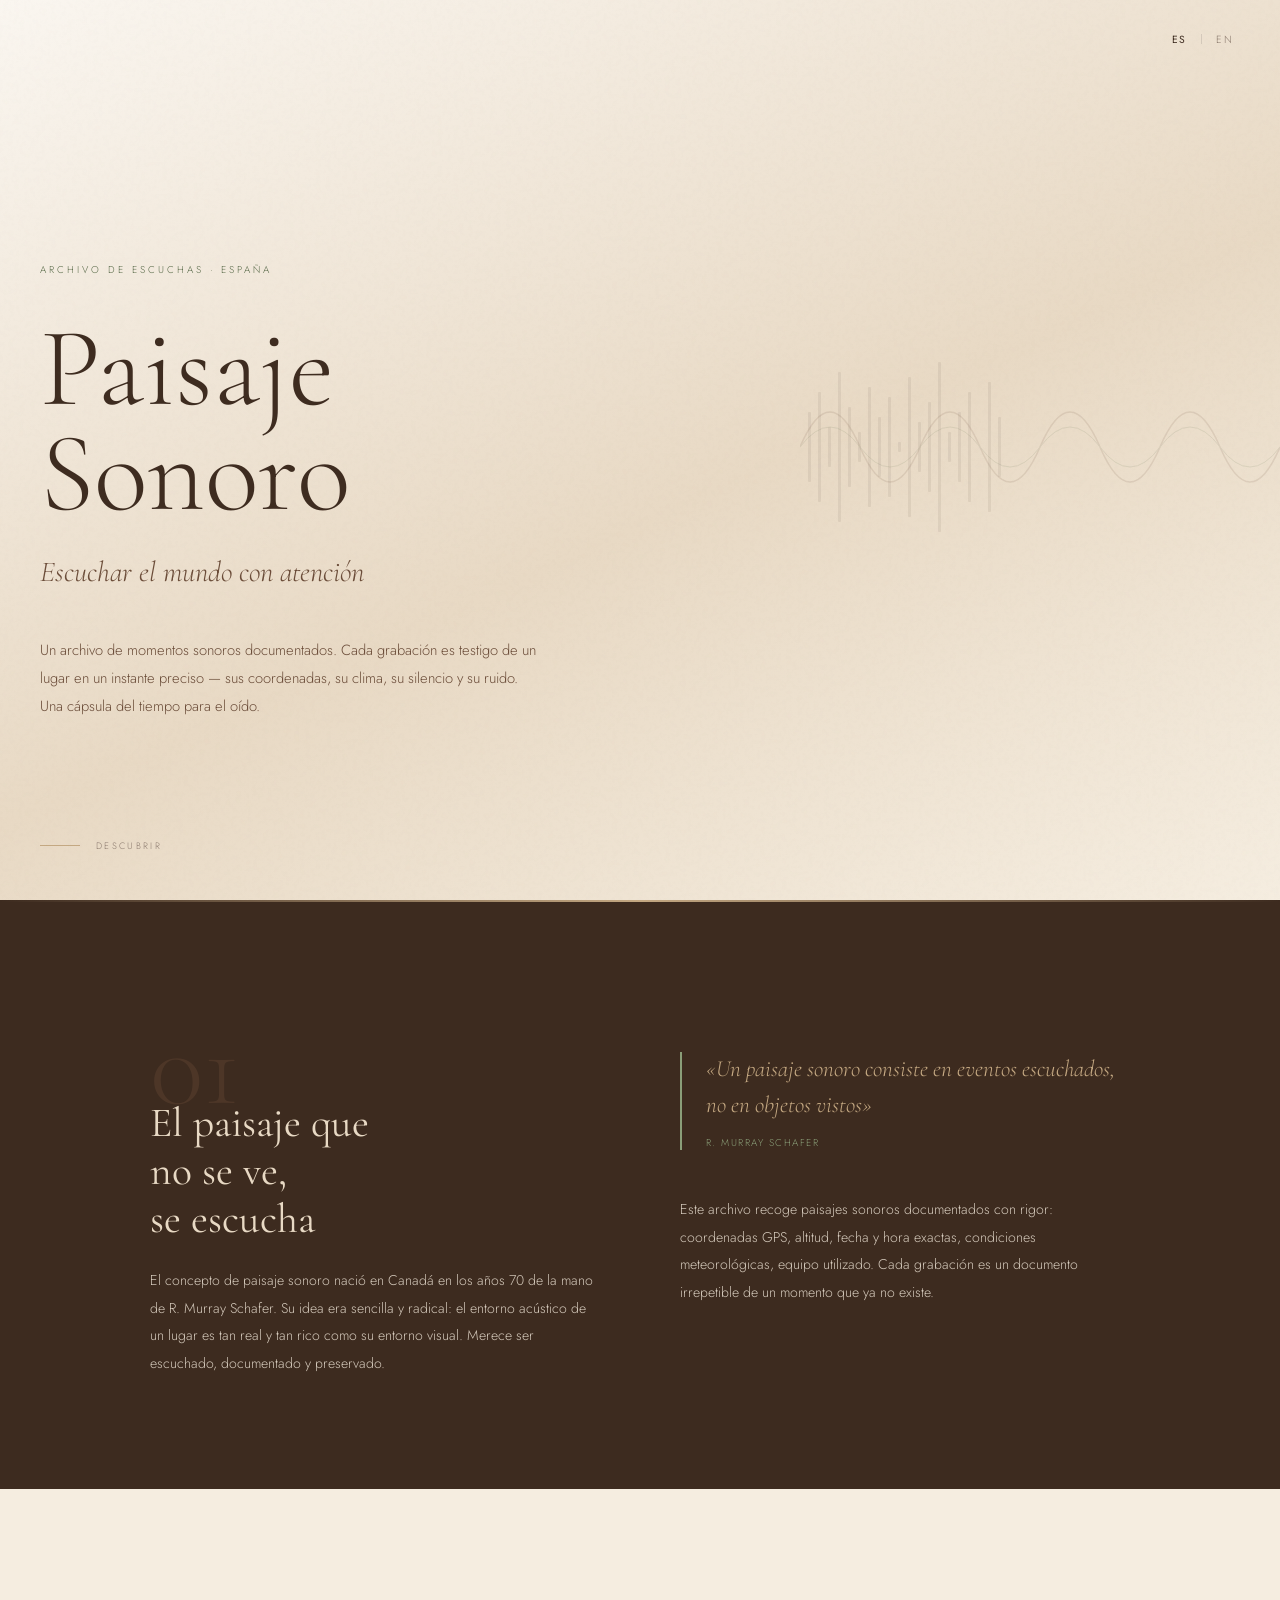
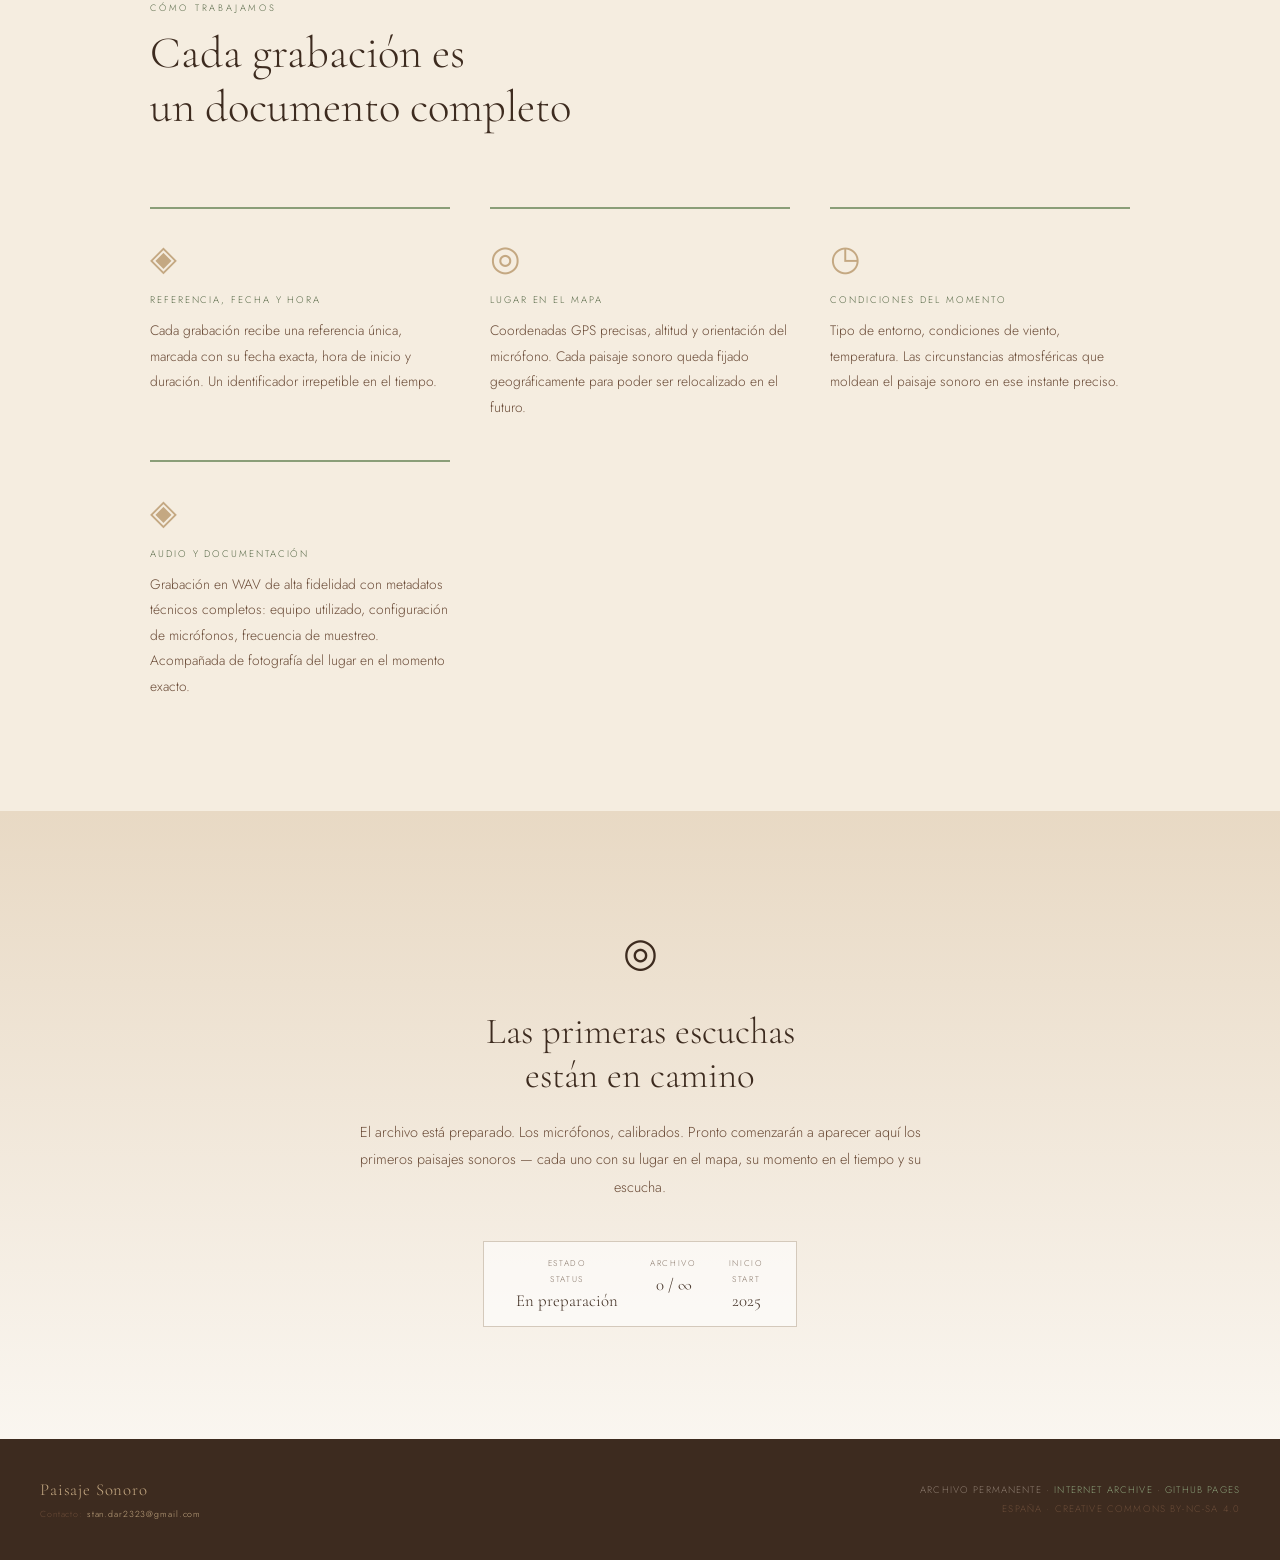
==== index.html @ 9936560d "Add files via upload" ====
<!DOCTYPE html>
<html lang="es">
<head>
<meta charset="UTF-8">
<meta name="viewport" content="width=device-width, initial-scale=1.0">
<title>Paisaje Sonoro — Archivo de Escuchas</title>
<meta name="description" content="Un archivo de paisajes sonoros documentados. / An archive of documented soundscapes.">
<link rel="preconnect" href="https://fonts.googleapis.com">
<link href="https://fonts.googleapis.com/css2?family=Cormorant+Garamond:ital,wght@0,300;0,400;1,300;1,400&family=Jost:wght@200;300;400&display=swap" rel="stylesheet">
<style>
:root {
  --tierra: #3d2b1f;
  --tierra-medio: #6b4c38;
  --arena: #c4a882;
  --arena-claro: #e8d9c4;
  --papel: #f5ede0;
  --musgo: #5a6b4a;
  --musgo-claro: #8a9e78;
  --piedra: #8c7b6e;
  --niebla: #d4c9bb;
  --blanco: #faf6f0;
}
*,*::before,*::after{margin:0;padding:0;box-sizing:border-box}
html{scroll-behavior:smooth}
body{background:var(--blanco);color:var(--tierra);font-family:'Jost',sans-serif;font-weight:300;overflow-x:hidden}
body::before{content:'';position:fixed;inset:0;background-image:url("data:image/svg+xml,%3Csvg viewBox='0 0 200 200' xmlns='http://www.w3.org/2000/svg'%3E%3Cfilter id='n'%3E%3CfeTurbulence type='fractalNoise' baseFrequency='0.85' numOctaves='4' stitchTiles='stitch'/%3E%3C/filter%3E%3Crect width='100%25' height='100%25' filter='url(%23n)' opacity='0.04'/%3E%3C/svg%3E");pointer-events:none;z-index:1000;opacity:.5}

/* LANG */
.lang-toggle{position:fixed;top:1.8rem;right:2.5rem;z-index:200;display:flex;gap:.5rem;align-items:center}
.lang-btn{background:none;border:none;font-family:'Jost',sans-serif;font-weight:300;font-size:.65rem;letter-spacing:.15em;text-transform:uppercase;color:var(--piedra);cursor:pointer;padding:.2rem .4rem;transition:color .3s}
.lang-btn.active{color:var(--tierra);font-weight:400}
.lang-divider{width:1px;height:10px;background:var(--niebla)}
.en{display:none}

/* HERO */
.hero{min-height:100vh;display:grid;grid-template-rows:1fr auto;padding:4rem 2.5rem 3rem;position:relative;background:linear-gradient(155deg,var(--blanco) 0%,var(--arena-claro) 55%,var(--papel) 100%)}
.hero-content{display:flex;flex-direction:column;justify-content:center;max-width:850px;padding-top:5rem}
.proyecto-label{font-size:.62rem;letter-spacing:.3em;text-transform:uppercase;color:var(--musgo);margin-bottom:2.5rem;opacity:0;animation:fadeUp 1s ease .3s forwards}
.titulo-principal{font-family:'Cormorant Garamond',serif;font-weight:300;font-size:clamp(3.5rem,9vw,7rem);line-height:.93;color:var(--tierra);margin-bottom:.25em;opacity:0;animation:fadeUp 1.2s ease .5s forwards}
.titulo-secundario{font-family:'Cormorant Garamond',serif;font-weight:300;font-style:italic;font-size:clamp(1.1rem,2.5vw,1.8rem);color:var(--tierra-medio);margin-bottom:3rem;opacity:0;animation:fadeUp 1.2s ease .7s forwards}
.descripcion{max-width:500px;font-size:.92rem;line-height:1.9;color:var(--tierra-medio);opacity:0;animation:fadeUp 1.2s ease .9s forwards}
.wave-deco{position:absolute;right:0;top:50%;transform:translateY(-50%);width:42%;max-width:480px;opacity:0;animation:fadeIn 2s ease 1.2s forwards;pointer-events:none}
.scroll-hint{display:flex;align-items:center;gap:1rem;opacity:0;animation:fadeIn 1s ease 1.8s forwards}
.scroll-line{width:40px;height:1px;background:var(--arena);position:relative;overflow:hidden}
.scroll-line::after{content:'';position:absolute;left:-100%;top:0;width:100%;height:100%;background:var(--musgo);animation:slideLine 2.5s ease 2s infinite}
.scroll-text{font-size:.58rem;letter-spacing:.25em;text-transform:uppercase;color:var(--piedra)}

/* CONCEPTO */
.s-concepto{padding:7rem 2.5rem;background:var(--tierra);position:relative;overflow:hidden}
.s-concepto::before{content:'';position:absolute;top:0;left:0;right:0;height:2px;background:linear-gradient(90deg,transparent,var(--arena),transparent)}
.concepto-inner{max-width:980px;margin:0 auto;display:grid;grid-template-columns:1fr 1fr;gap:5rem;align-items:start}
.c-num{font-family:'Cormorant Garamond',serif;font-size:7rem;line-height:1;color:var(--tierra-medio);opacity:.35;margin-bottom:-1.5rem}
.c-titulo{font-family:'Cormorant Garamond',serif;font-weight:400;font-size:2.6rem;color:var(--arena-claro);line-height:1.15;margin-bottom:1.5rem}
.c-texto{font-size:.88rem;line-height:1.95;color:var(--niebla)}
.c-cita{font-family:'Cormorant Garamond',serif;font-style:italic;font-size:1.45rem;color:var(--arena);line-height:1.55;padding-left:1.5rem;border-left:2px solid var(--musgo-claro);margin-top:2.5rem}
.c-cita small{display:block;font-size:.62rem;font-family:'Jost',sans-serif;font-style:normal;letter-spacing:.15em;text-transform:uppercase;color:var(--musgo-claro);margin-top:.7rem}

/* MÉTODO */
.s-metodo{padding:7rem 2.5rem;background:var(--papel)}
.m-header{max-width:980px;margin:0 auto 4.5rem}
.s-etiqueta{font-size:.58rem;letter-spacing:.3em;text-transform:uppercase;color:var(--musgo);margin-bottom:.8rem}
.s-titulo{font-family:'Cormorant Garamond',serif;font-weight:300;font-size:clamp(1.8rem,3.5vw,3rem);color:var(--tierra);line-height:1.2}
.m-grid{max-width:980px;margin:0 auto;display:grid;grid-template-columns:repeat(3,1fr);gap:2.5rem}
.m-item{padding-top:1.8rem;border-top:2px solid var(--musgo-claro)}
.m-icono{font-family:'Cormorant Garamond',serif;font-size:2.2rem;color:var(--arena);margin-bottom:.8rem;display:block}
.m-nombre{font-size:.6rem;letter-spacing:.2em;text-transform:uppercase;color:var(--musgo);margin-bottom:.7rem}
.m-desc{font-size:.86rem;line-height:1.85;color:var(--tierra-medio)}

/* PRÓXIMO */
.s-pronto{padding:7rem 2.5rem;background:linear-gradient(180deg,var(--arena-claro) 0%,var(--blanco) 100%);text-align:center}
.pronto-inner{max-width:580px;margin:0 auto}
.p-simbolo{font-size:2.5rem;margin-bottom:1.8rem;display:block;animation:pulso 3s ease infinite}
.p-titulo{font-family:'Cormorant Garamond',serif;font-weight:300;font-size:2.3rem;color:var(--tierra);margin-bottom:1.3rem;line-height:1.2}
.p-texto{font-size:.9rem;line-height:1.9;color:var(--tierra-medio);margin-bottom:2.5rem}
.coords{display:inline-flex;gap:2rem;padding:.9rem 2rem;border:1px solid var(--niebla);background:rgba(255,255,255,.6)}
.coord-item{text-align:center}
.coord-label{font-size:.52rem;letter-spacing:.2em;text-transform:uppercase;color:var(--piedra);display:block;margin-bottom:.25rem}
.coord-valor{font-family:'Cormorant Garamond',serif;font-size:1.05rem;color:var(--tierra)}

/* FOOTER */
footer{padding:2.5rem 2.5rem;background:var(--tierra);display:flex;justify-content:space-between;align-items:center;flex-wrap:wrap;gap:1rem}
.f-marca{font-family:'Cormorant Garamond',serif;font-size:1.05rem;color:var(--arena);letter-spacing:.05em}
.f-info{font-size:.6rem;letter-spacing:.12em;text-transform:uppercase;color:var(--piedra);text-align:right}
.f-info a{color:var(--musgo-claro);text-decoration:none;transition:color .3s}
.f-info a:hover{color:var(--arena)}

/* ANIMS */
@keyframes fadeUp{from{opacity:0;transform:translateY(18px)}to{opacity:1;transform:translateY(0)}}
@keyframes fadeIn{from{opacity:0}to{opacity:1}}
@keyframes slideLine{0%{left:-100%}100%{left:100%}}
@keyframes pulso{0%,100%{opacity:.6;transform:scale(1)}50%{opacity:1;transform:scale(1.04)}}

/* RESPONSIVE */
@media(max-width:768px){
  .wave-deco{display:none}
  .concepto-inner{grid-template-columns:1fr;gap:3rem}
  .m-grid{grid-template-columns:1fr;gap:2rem}
  footer{flex-direction:column;text-align:center}
  .f-info{text-align:center}
  .coords{flex-direction:column;gap:.8rem}
}
</style>
</head>
<body>

<div class="lang-toggle">
  <button class="lang-btn active" id="btn-es" onclick="setLang('es')">ES</button>
  <div class="lang-divider"></div>
  <button class="lang-btn" id="btn-en" onclick="setLang('en')">EN</button>
</div>

<!-- HERO -->
<section class="hero">
  <div class="hero-content">
    <p class="proyecto-label">
      <span class="es">Archivo de Escuchas · España</span>
      <span class="en">Listening Archive · Spain</span>
    </p>
    <h1 class="titulo-principal">Paisaje<br>Sonoro</h1>
    <p class="titulo-secundario">
      <span class="es">Escuchar el mundo con atención</span>
      <span class="en">Listening to the world with attention</span>
    </p>
    <p class="descripcion">
      <span class="es">Un archivo de momentos sonoros documentados. Cada grabación es testigo de un lugar en un instante preciso — sus coordenadas, su clima, su silencio y su ruido. Una cápsula del tiempo para el oído.</span>
      <span class="en">An archive of documented sonic moments. Each recording witnesses a place at a precise instant — its coordinates, its weather, its silence and its sound. A time capsule for the ear.</span>
    </p>
  </div>

  <div class="wave-deco">
    <svg viewBox="0 0 480 280" xmlns="http://www.w3.org/2000/svg" fill="none">
      <g opacity=".12">
        <path d="M0 140 Q30 70 60 140 Q90 210 120 140 Q150 70 180 140 Q210 210 240 140 Q270 70 300 140 Q330 210 360 140 Q390 70 420 140 Q450 210 480 140" stroke="#6b4c38" stroke-width="1.5"/>
        <path d="M0 140 Q30 100 60 140 Q90 180 120 140 Q150 100 180 140 Q210 180 240 140 Q270 100 300 140 Q330 180 360 140 Q390 100 420 140 Q450 180 480 140" stroke="#5a6b4a" stroke-width="1"/>
      </g>
      <g opacity=".07" fill="#3d2b1f">
        <rect x="8"  y="105" width="3" height="70"  rx="1"/>
        <rect x="18" y="85"  width="3" height="110" rx="1"/>
        <rect x="28" y="120" width="3" height="40"  rx="1"/>
        <rect x="38" y="65"  width="3" height="150" rx="1"/>
        <rect x="48" y="100" width="3" height="80"  rx="1"/>
        <rect x="58" y="125" width="3" height="30"  rx="1"/>
        <rect x="68" y="80"  width="3" height="120" rx="1"/>
        <rect x="78" y="110" width="3" height="60"  rx="1"/>
        <rect x="88" y="90"  width="3" height="100" rx="1"/>
        <rect x="98" y="135" width="3" height="10"  rx="1"/>
        <rect x="108" y="70" width="3" height="140" rx="1"/>
        <rect x="118" y="115" width="3" height="50" rx="1"/>
        <rect x="128" y="95" width="3" height="90"  rx="1"/>
        <rect x="138" y="55" width="3" height="170" rx="1"/>
        <rect x="148" y="125" width="3" height="30" rx="1"/>
        <rect x="158" y="105" width="3" height="70" rx="1"/>
        <rect x="168" y="85" width="3" height="110" rx="1"/>
        <rect x="178" y="140" width="3" height="0"  rx="1"/>
        <rect x="188" y="75" width="3" height="130" rx="1"/>
        <rect x="198" y="110" width="3" height="60" rx="1"/>
      </g>
    </svg>
  </div>

  <div class="scroll-hint">
    <div class="scroll-line"></div>
    <span class="scroll-text">
      <span class="es">Descubrir</span>
      <span class="en">Discover</span>
    </span>
  </div>
</section>

<!-- CONCEPTO -->
<section class="s-concepto">
  <div class="concepto-inner">
    <div>
      <div class="c-num">01</div>
      <h2 class="c-titulo es">El paisaje que<br>no se ve,<br>se escucha</h2>
      <h2 class="c-titulo en">The landscape<br>unseen,<br>only heard</h2>
      <p class="c-texto es">El concepto de paisaje sonoro nació en Canadá en los años 70 de la mano de R. Murray Schafer. Su idea era sencilla y radical: el entorno acústico de un lugar es tan real y tan rico como su entorno visual. Merece ser escuchado, documentado y preservado.</p>
      <p class="c-texto en">The concept of soundscape was born in Canada in the 1970s through R. Murray Schafer. His idea was simple and radical: the acoustic environment of a place is as real and as rich as its visual environment. It deserves to be heard, documented and preserved.</p>
    </div>
    <div>
      <div class="c-cita es">«Un paisaje sonoro consiste en eventos escuchados, no en objetos vistos»<small>R. Murray Schafer</small></div>
      <div class="c-cita en">"A soundscape consists of events heard, not objects seen"<small>R. Murray Schafer</small></div>
      <br><br>
      <p class="c-texto es">Este archivo recoge paisajes sonoros documentados con rigor: coordenadas GPS, altitud, fecha y hora exactas, condiciones meteorológicas, equipo utilizado. Cada grabación es un documento irrepetible de un momento que ya no existe.</p>
      <p class="c-texto en">This archive collects soundscapes documented with rigour: GPS coordinates, altitude, exact date and time, weather conditions, equipment used. Each recording is an unrepeatable document of a moment that no longer exists.</p>
    </div>
  </div>
</section>

<!-- MÉTODO -->
<section class="s-metodo">
  <div class="m-header">
    <p class="s-etiqueta es">Cómo trabajamos</p>
    <p class="s-etiqueta en">How we work</p>
    <h2 class="s-titulo es">Cada grabación es<br>un documento completo</h2>
    <h2 class="s-titulo en">Each recording is<br>a complete document</h2>
  </div>
  <div class="m-grid">
    <div class="m-item">
      <span class="m-icono">◈</span>
      <p class="m-nombre es">Referencia, Fecha y Hora</p>
      <p class="m-nombre en">Reference, Date and Time</p>
      <p class="m-desc es">Cada grabación recibe una referencia única, marcada con su fecha exacta, hora de inicio y duración. Un identificador irrepetible en el tiempo.</p>
      <p class="m-desc en">Each recording receives a unique reference, marked with its exact date, start time and duration. An unrepeatable identifier in time.</p>
    </div>
    <div class="m-item">
      <span class="m-icono">◎</span>
      <p class="m-nombre es">Lugar en el Mapa</p>
      <p class="m-nombre en">Place on the Map</p>
      <p class="m-desc es">Coordenadas GPS precisas, altitud y orientación del micrófono. Cada paisaje sonoro queda fijado geográficamente para poder ser relocalizado en el futuro.</p>
      <p class="m-desc en">Precise GPS coordinates, altitude and microphone orientation. Each soundscape is geographically fixed so it can be relocated in the future.</p>
    </div>
    <div class="m-item">
      <span class="m-icono">◷</span>
      <p class="m-nombre es">Condiciones del Momento</p>
      <p class="m-nombre en">Conditions of the Moment</p>
      <p class="m-desc es">Tipo de entorno, condiciones de viento, temperatura. Las circunstancias atmosféricas que moldean el paisaje sonoro en ese instante preciso.</p>
      <p class="m-desc en">Environment type, wind conditions, temperature. The atmospheric circumstances that shape the soundscape at that precise instant.</p>
    </div>
    <div class="m-item">
      <span class="m-icono">◈</span>
      <p class="m-nombre es">Audio y Documentación</p>
      <p class="m-nombre en">Audio and Documentation</p>
      <p class="m-desc es">Grabación en WAV de alta fidelidad con metadatos técnicos completos: equipo utilizado, configuración de micrófonos, frecuencia de muestreo. Acompañada de fotografía del lugar en el momento exacto.</p>
      <p class="m-desc en">High-fidelity WAV recording with complete technical metadata: equipment used, microphone configuration, sampling rate. Accompanied by a photograph of the place at that exact moment.</p>
    </div>
  </div>
</section>

<!-- PRÓXIMO -->
<section class="s-pronto">
  <div class="pronto-inner">
    <span class="p-simbolo">◎</span>
    <h2 class="p-titulo es">Las primeras escuchas<br>están en camino</h2>
    <h2 class="p-titulo en">The first recordings<br>are on their way</h2>
    <p class="p-texto es">El archivo está preparado. Los micrófonos, calibrados. Pronto comenzarán a aparecer aquí los primeros paisajes sonoros — cada uno con su lugar en el mapa, su momento en el tiempo y su escucha.</p>
    <p class="p-texto en">The archive is ready. The microphones, calibrated. Soon the first soundscapes will appear here — each one with its place on the map, its moment in time and its listening.</p>
    <div class="coords">
      <div class="coord-item">
        <span class="coord-label es">Estado</span>
        <span class="coord-label en">Status</span>
        <span class="coord-valor es">En preparación</span>
        <span class="coord-valor en">In preparation</span>
      </div>
      <div class="coord-item">
        <span class="coord-label">Archivo</span>
        <span class="coord-valor">0 / ∞</span>
      </div>
      <div class="coord-item">
        <span class="coord-label es">Inicio</span>
        <span class="coord-label en">Start</span>
        <span class="coord-valor">2025</span>
      </div>
    </div>
  </div>
</section>

<!-- FOOTER -->
<footer>
  <div>
    <div class="f-marca">Paisaje Sonoro</div>
    <div style="font-size:.55rem;letter-spacing:.1em;margin-top:.5rem;color:var(--tierra-medio);">
      <span class="es">Contacto: </span>
      <span class="en">Contact: </span>
      <a href="mailto:stan.dar2323@gmail.com" style="color:var(--arena);text-decoration:none;transition:color .3s">stan.dar2323@gmail.com</a>
    </div>
  </div>
  <div class="f-info">
    <span class="es">Archivo permanente · </span>
    <span class="en">Permanent archive · </span>
    <a href="https://archive.org" target="_blank">Internet Archive</a> · 
    <a href="https://stan-dar.github.io/paisajesonoro" target="_blank">GitHub Pages</a>
    <br>
    <span style="color:var(--tierra-medio);margin-top:.3rem;display:block">
      <span class="es">España · Creative Commons BY-NC-SA 4.0</span>
      <span class="en">Spain · Creative Commons BY-NC-SA 4.0</span>
    </span>
  </div>
</footer>

<script>
function setLang(l) {
  const isEn = l === 'en';
  document.getElementById('btn-en').classList.toggle('active', isEn);
  document.getElementById('btn-es').classList.toggle('active', !isEn);
  document.documentElement.lang = l;
  document.querySelectorAll('.es').forEach(el => {
    el.style.display = isEn ? 'none' : (el.tagName==='SPAN'?'inline':'block');
  });
  document.querySelectorAll('.en').forEach(el => {
    el.style.display = isEn ? (el.tagName==='SPAN'?'inline':'block') : 'none';
  });
}

// Scroll animations
const obs = new IntersectionObserver(entries => {
  entries.forEach(e => {
    if(e.isIntersecting){
      e.target.style.opacity='1';
      e.target.style.transform='translateY(0)';
    }
  });
}, {threshold:0.1});

document.querySelectorAll('.m-item,.concepto-inner>div').forEach(el => {
  el.style.opacity='0';
  el.style.transform='translateY(25px)';
  el.style.transition='opacity .8s ease, transform .8s ease';
  obs.observe(el);
});
</script>
</body>
</html>
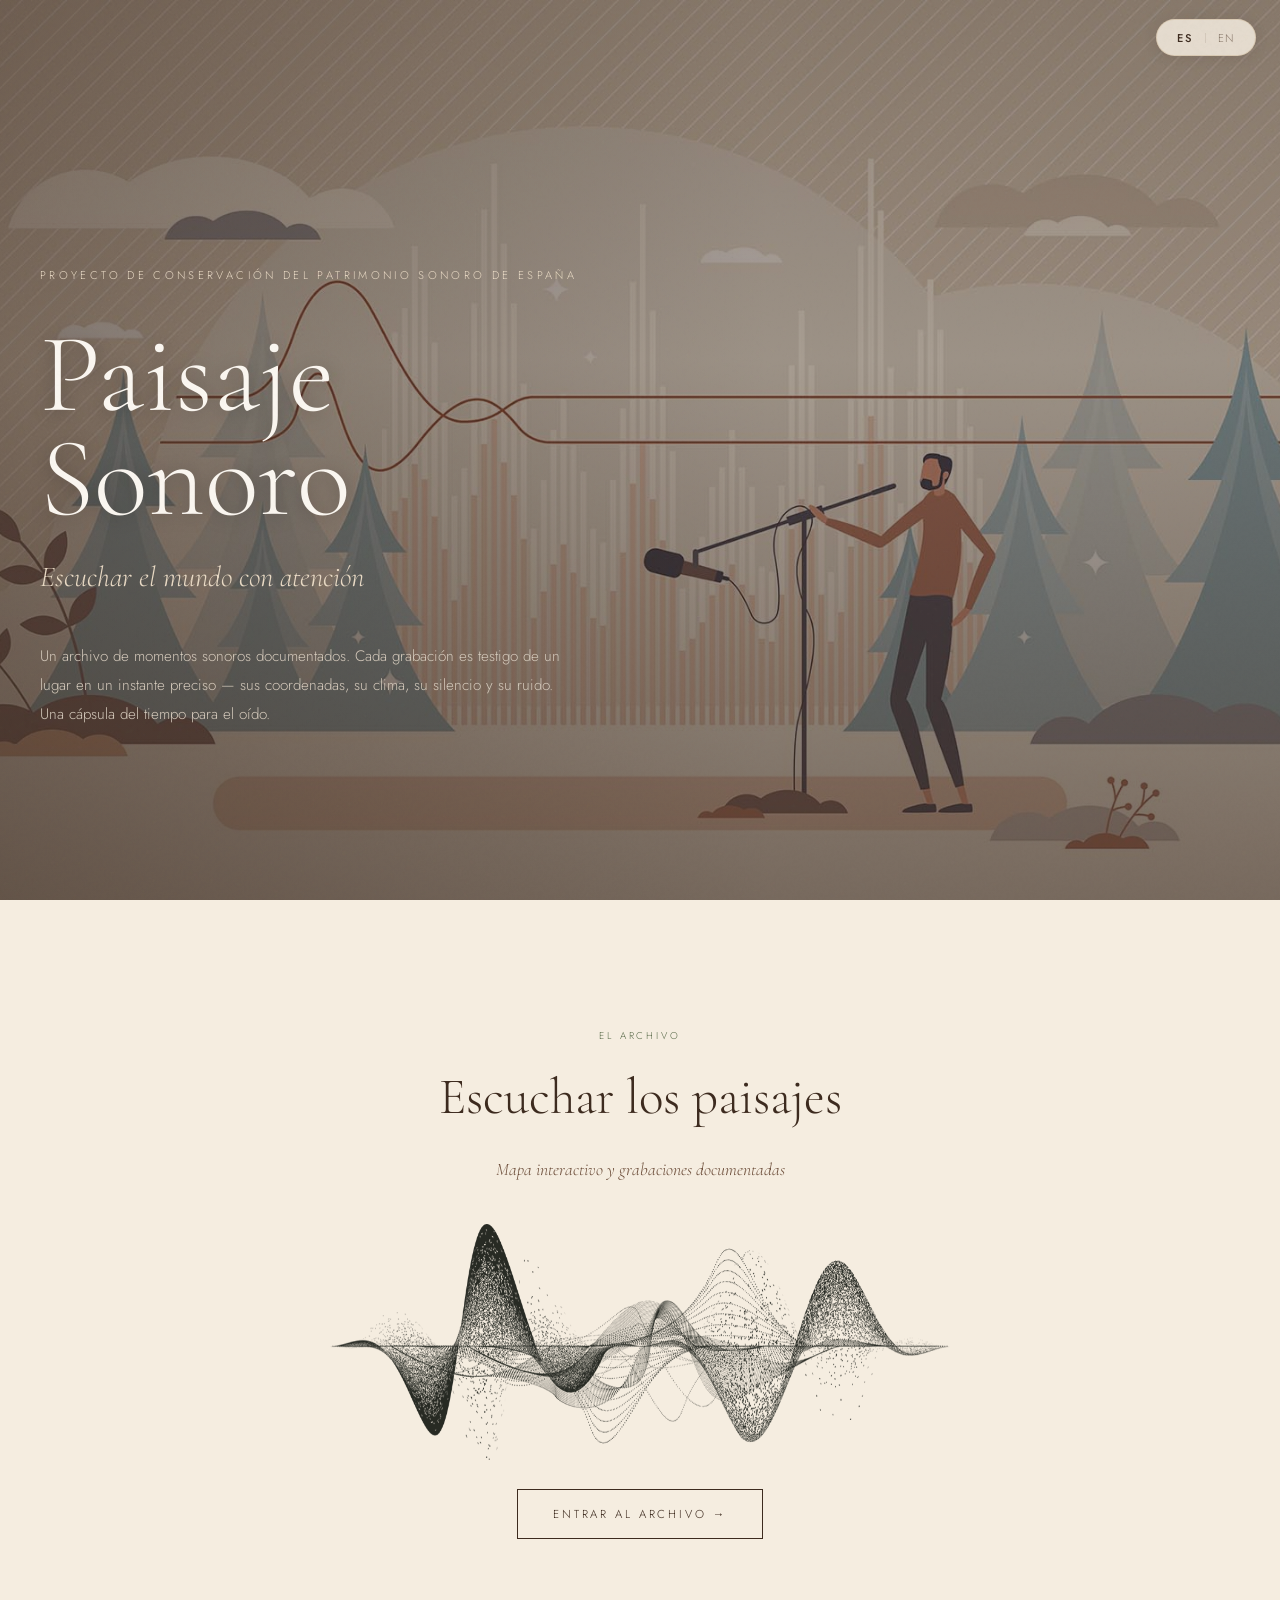
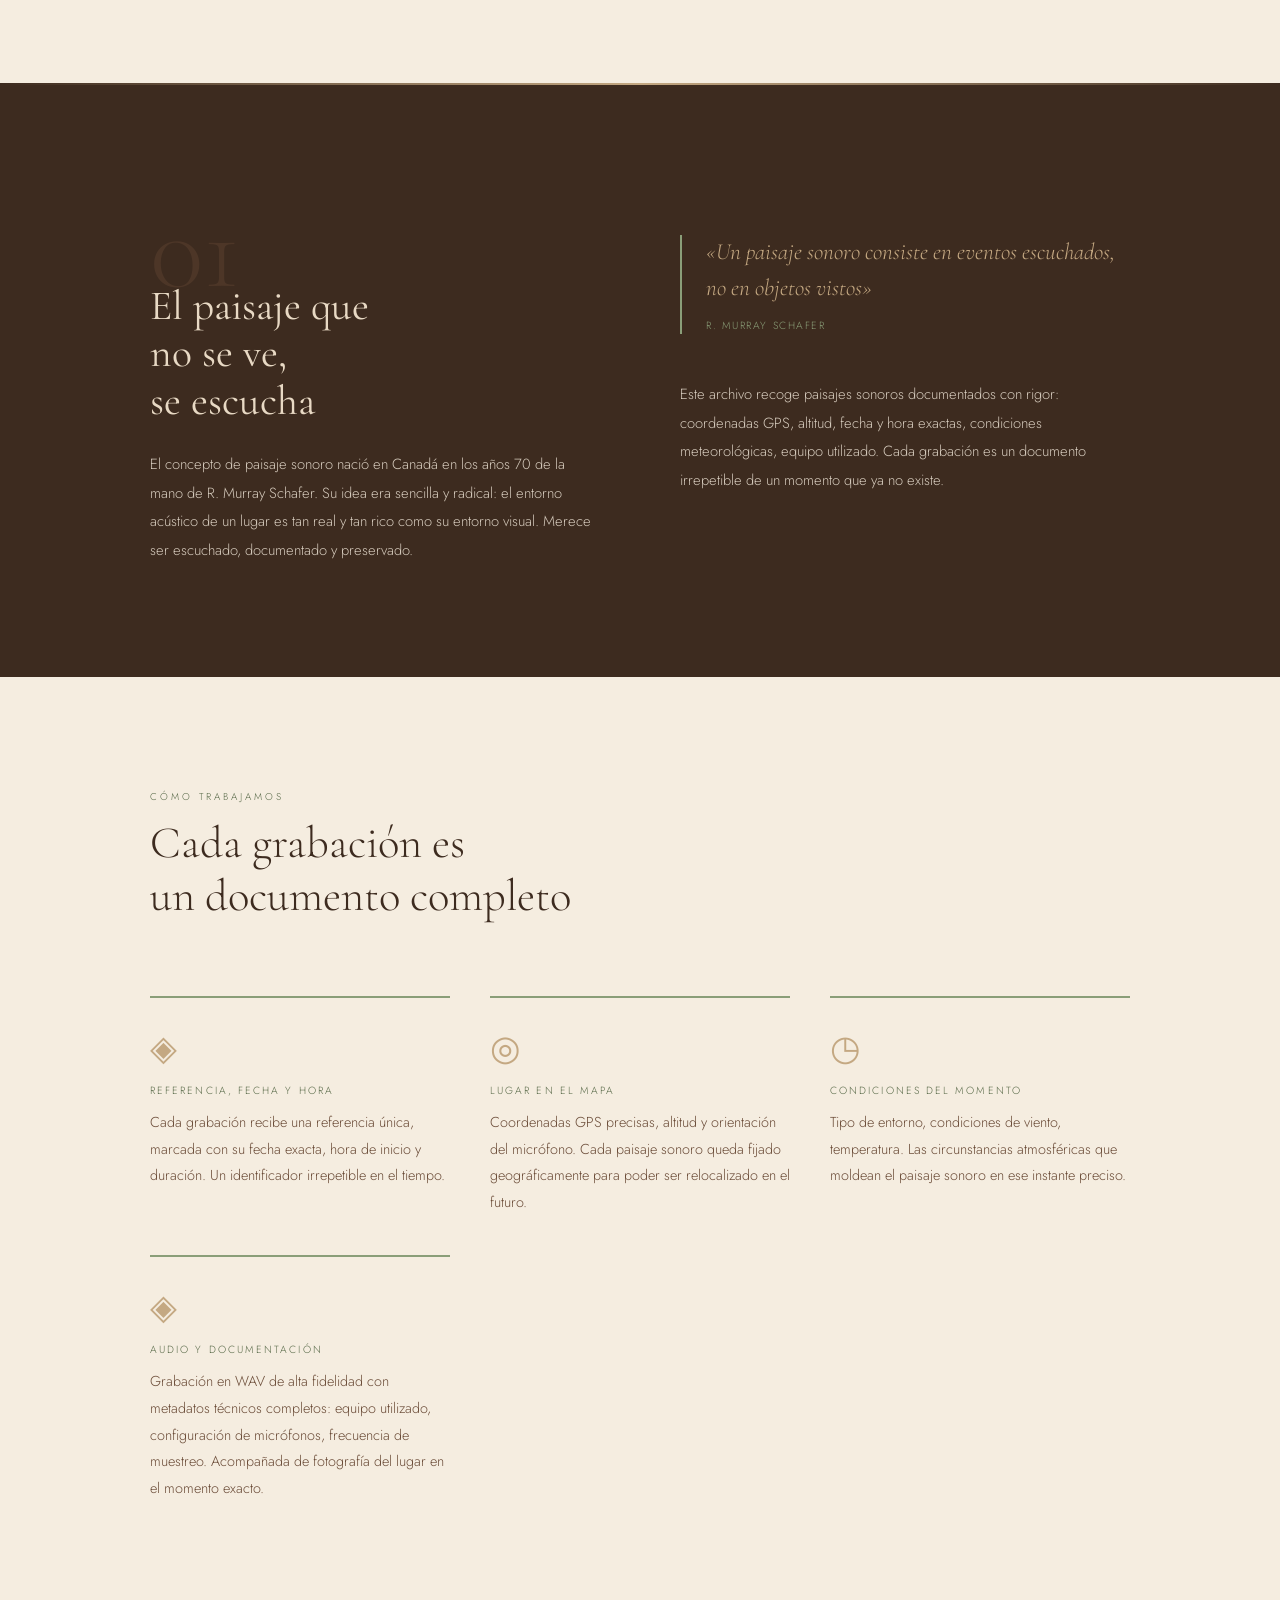
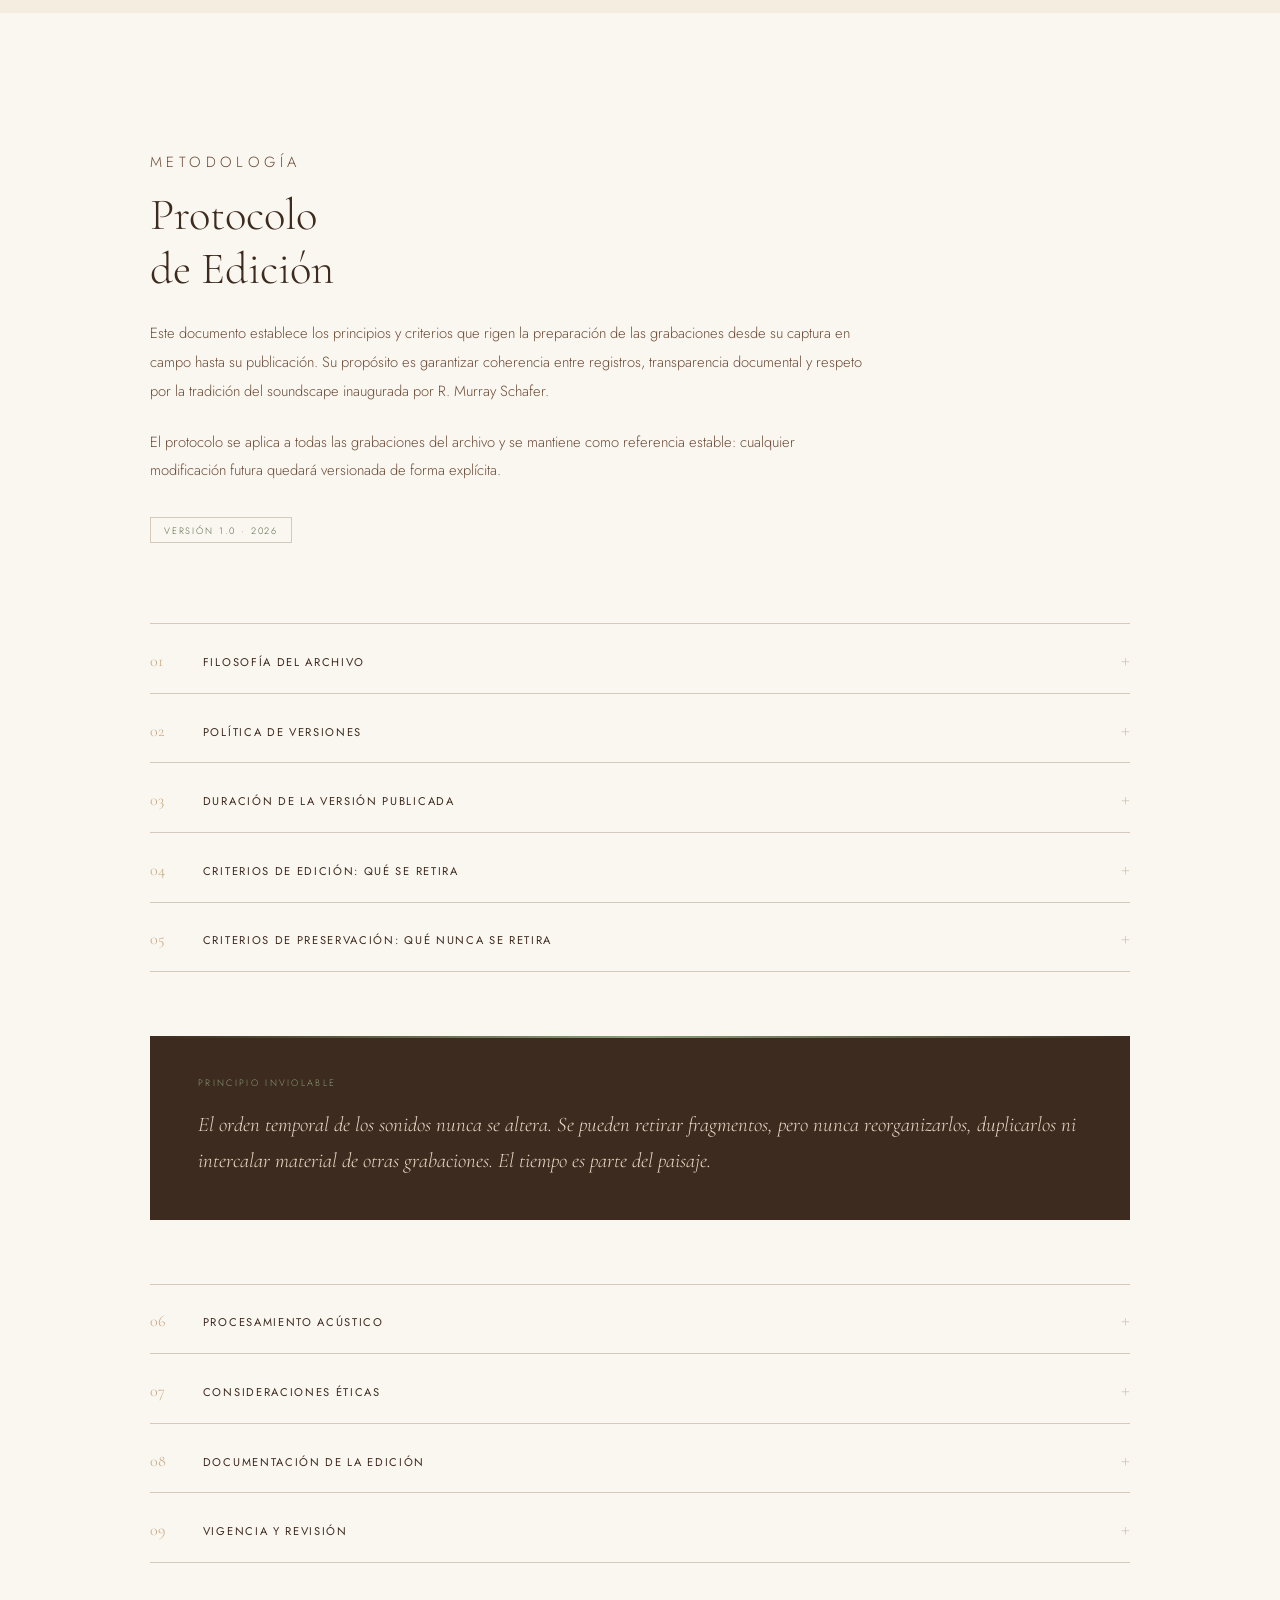
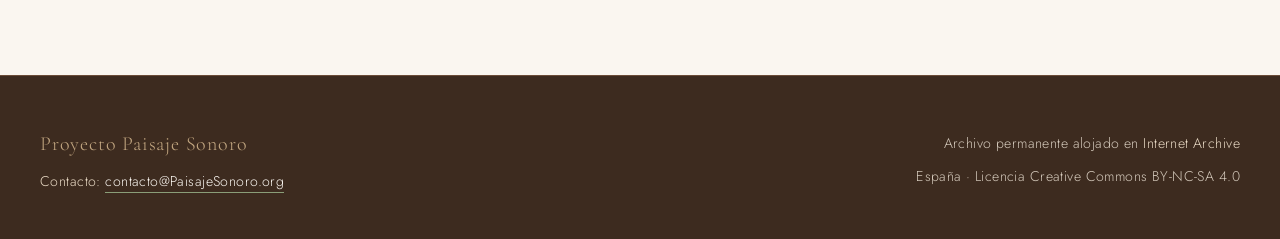
==== commit 7eed8d9b: "Initial site implementation: index, archivo, Cartagena, Isla Plana 001" ====
--- a/index.html
+++ b/index.html
@@ -1,313 +1,404 @@
 <!DOCTYPE html>
 <html lang="es">
 <head>
-<meta charset="UTF-8">
-<meta name="viewport" content="width=device-width, initial-scale=1.0">
-<title>Paisaje Sonoro — Archivo de Escuchas</title>
-<meta name="description" content="Un archivo de paisajes sonoros documentados. / An archive of documented soundscapes.">
-<link rel="preconnect" href="https://fonts.googleapis.com">
-<link href="https://fonts.googleapis.com/css2?family=Cormorant+Garamond:ital,wght@0,300;0,400;1,300;1,400&family=Jost:wght@200;300;400&display=swap" rel="stylesheet">
-<style>
-:root {
-  --tierra: #3d2b1f;
-  --tierra-medio: #6b4c38;
-  --arena: #c4a882;
-  --arena-claro: #e8d9c4;
-  --papel: #f5ede0;
-  --musgo: #5a6b4a;
-  --musgo-claro: #8a9e78;
-  --piedra: #8c7b6e;
-  --niebla: #d4c9bb;
-  --blanco: #faf6f0;
-}
-*,*::before,*::after{margin:0;padding:0;box-sizing:border-box}
-html{scroll-behavior:smooth}
-body{background:var(--blanco);color:var(--tierra);font-family:'Jost',sans-serif;font-weight:300;overflow-x:hidden}
-body::before{content:'';position:fixed;inset:0;background-image:url("data:image/svg+xml,%3Csvg viewBox='0 0 200 200' xmlns='http://www.w3.org/2000/svg'%3E%3Cfilter id='n'%3E%3CfeTurbulence type='fractalNoise' baseFrequency='0.85' numOctaves='4' stitchTiles='stitch'/%3E%3C/filter%3E%3Crect width='100%25' height='100%25' filter='url(%23n)' opacity='0.04'/%3E%3C/svg%3E");pointer-events:none;z-index:1000;opacity:.5}
-
-/* LANG */
-.lang-toggle{position:fixed;top:1.8rem;right:2.5rem;z-index:200;display:flex;gap:.5rem;align-items:center}
-.lang-btn{background:none;border:none;font-family:'Jost',sans-serif;font-weight:300;font-size:.65rem;letter-spacing:.15em;text-transform:uppercase;color:var(--piedra);cursor:pointer;padding:.2rem .4rem;transition:color .3s}
-.lang-btn.active{color:var(--tierra);font-weight:400}
-.lang-divider{width:1px;height:10px;background:var(--niebla)}
-.en{display:none}
-
-/* HERO */
-.hero{min-height:100vh;display:grid;grid-template-rows:1fr auto;padding:4rem 2.5rem 3rem;position:relative;background:linear-gradient(155deg,var(--blanco) 0%,var(--arena-claro) 55%,var(--papel) 100%)}
-.hero-content{display:flex;flex-direction:column;justify-content:center;max-width:850px;padding-top:5rem}
-.proyecto-label{font-size:.62rem;letter-spacing:.3em;text-transform:uppercase;color:var(--musgo);margin-bottom:2.5rem;opacity:0;animation:fadeUp 1s ease .3s forwards}
-.titulo-principal{font-family:'Cormorant Garamond',serif;font-weight:300;font-size:clamp(3.5rem,9vw,7rem);line-height:.93;color:var(--tierra);margin-bottom:.25em;opacity:0;animation:fadeUp 1.2s ease .5s forwards}
-.titulo-secundario{font-family:'Cormorant Garamond',serif;font-weight:300;font-style:italic;font-size:clamp(1.1rem,2.5vw,1.8rem);color:var(--tierra-medio);margin-bottom:3rem;opacity:0;animation:fadeUp 1.2s ease .7s forwards}
-.descripcion{max-width:500px;font-size:.92rem;line-height:1.9;color:var(--tierra-medio);opacity:0;animation:fadeUp 1.2s ease .9s forwards}
-.wave-deco{position:absolute;right:0;top:50%;transform:translateY(-50%);width:42%;max-width:480px;opacity:0;animation:fadeIn 2s ease 1.2s forwards;pointer-events:none}
-.scroll-hint{display:flex;align-items:center;gap:1rem;opacity:0;animation:fadeIn 1s ease 1.8s forwards}
-.scroll-line{width:40px;height:1px;background:var(--arena);position:relative;overflow:hidden}
-.scroll-line::after{content:'';position:absolute;left:-100%;top:0;width:100%;height:100%;background:var(--musgo);animation:slideLine 2.5s ease 2s infinite}
-.scroll-text{font-size:.58rem;letter-spacing:.25em;text-transform:uppercase;color:var(--piedra)}
-
-/* CONCEPTO */
-.s-concepto{padding:7rem 2.5rem;background:var(--tierra);position:relative;overflow:hidden}
-.s-concepto::before{content:'';position:absolute;top:0;left:0;right:0;height:2px;background:linear-gradient(90deg,transparent,var(--arena),transparent)}
-.concepto-inner{max-width:980px;margin:0 auto;display:grid;grid-template-columns:1fr 1fr;gap:5rem;align-items:start}
-.c-num{font-family:'Cormorant Garamond',serif;font-size:7rem;line-height:1;color:var(--tierra-medio);opacity:.35;margin-bottom:-1.5rem}
-.c-titulo{font-family:'Cormorant Garamond',serif;font-weight:400;font-size:2.6rem;color:var(--arena-claro);line-height:1.15;margin-bottom:1.5rem}
-.c-texto{font-size:.88rem;line-height:1.95;color:var(--niebla)}
-.c-cita{font-family:'Cormorant Garamond',serif;font-style:italic;font-size:1.45rem;color:var(--arena);line-height:1.55;padding-left:1.5rem;border-left:2px solid var(--musgo-claro);margin-top:2.5rem}
-.c-cita small{display:block;font-size:.62rem;font-family:'Jost',sans-serif;font-style:normal;letter-spacing:.15em;text-transform:uppercase;color:var(--musgo-claro);margin-top:.7rem}
-
-/* MÉTODO */
-.s-metodo{padding:7rem 2.5rem;background:var(--papel)}
-.m-header{max-width:980px;margin:0 auto 4.5rem}
-.s-etiqueta{font-size:.58rem;letter-spacing:.3em;text-transform:uppercase;color:var(--musgo);margin-bottom:.8rem}
-.s-titulo{font-family:'Cormorant Garamond',serif;font-weight:300;font-size:clamp(1.8rem,3.5vw,3rem);color:var(--tierra);line-height:1.2}
-.m-grid{max-width:980px;margin:0 auto;display:grid;grid-template-columns:repeat(3,1fr);gap:2.5rem}
-.m-item{padding-top:1.8rem;border-top:2px solid var(--musgo-claro)}
-.m-icono{font-family:'Cormorant Garamond',serif;font-size:2.2rem;color:var(--arena);margin-bottom:.8rem;display:block}
-.m-nombre{font-size:.6rem;letter-spacing:.2em;text-transform:uppercase;color:var(--musgo);margin-bottom:.7rem}
-.m-desc{font-size:.86rem;line-height:1.85;color:var(--tierra-medio)}
-
-/* PRÓXIMO */
-.s-pronto{padding:7rem 2.5rem;background:linear-gradient(180deg,var(--arena-claro) 0%,var(--blanco) 100%);text-align:center}
-.pronto-inner{max-width:580px;margin:0 auto}
-.p-simbolo{font-size:2.5rem;margin-bottom:1.8rem;display:block;animation:pulso 3s ease infinite}
-.p-titulo{font-family:'Cormorant Garamond',serif;font-weight:300;font-size:2.3rem;color:var(--tierra);margin-bottom:1.3rem;line-height:1.2}
-.p-texto{font-size:.9rem;line-height:1.9;color:var(--tierra-medio);margin-bottom:2.5rem}
-.coords{display:inline-flex;gap:2rem;padding:.9rem 2rem;border:1px solid var(--niebla);background:rgba(255,255,255,.6)}
-.coord-item{text-align:center}
-.coord-label{font-size:.52rem;letter-spacing:.2em;text-transform:uppercase;color:var(--piedra);display:block;margin-bottom:.25rem}
-.coord-valor{font-family:'Cormorant Garamond',serif;font-size:1.05rem;color:var(--tierra)}
-
-/* FOOTER */
-footer{padding:2.5rem 2.5rem;background:var(--tierra);display:flex;justify-content:space-between;align-items:center;flex-wrap:wrap;gap:1rem}
-.f-marca{font-family:'Cormorant Garamond',serif;font-size:1.05rem;color:var(--arena);letter-spacing:.05em}
-.f-info{font-size:.6rem;letter-spacing:.12em;text-transform:uppercase;color:var(--piedra);text-align:right}
-.f-info a{color:var(--musgo-claro);text-decoration:none;transition:color .3s}
-.f-info a:hover{color:var(--arena)}
-
-/* ANIMS */
-@keyframes fadeUp{from{opacity:0;transform:translateY(18px)}to{opacity:1;transform:translateY(0)}}
-@keyframes fadeIn{from{opacity:0}to{opacity:1}}
-@keyframes slideLine{0%{left:-100%}100%{left:100%}}
-@keyframes pulso{0%,100%{opacity:.6;transform:scale(1)}50%{opacity:1;transform:scale(1.04)}}
-
-/* RESPONSIVE */
-@media(max-width:768px){
-  .wave-deco{display:none}
-  .concepto-inner{grid-template-columns:1fr;gap:3rem}
-  .m-grid{grid-template-columns:1fr;gap:2rem}
-  footer{flex-direction:column;text-align:center}
-  .f-info{text-align:center}
-  .coords{flex-direction:column;gap:.8rem}
-}
-</style>
+  <meta charset="UTF-8">
+  <meta name="viewport" content="width=device-width, initial-scale=1.0">
+
+  <title>Paisaje Sonoro · Archivo de paisajes sonoros documentados</title>
+
+  <meta
+    name="description"
+    data-es="Archivo público y gratuito de paisajes sonoros documentados de España. Cada grabación es testigo de un lugar en un instante preciso."
+    data-en="Public, free archive of documented soundscapes from Spain. Each recording witnesses a place at a precise instant."
+    content="Archivo público y gratuito de paisajes sonoros documentados de España. Cada grabación es testigo de un lugar en un instante preciso.">
+
+  <!-- Idioma alternativo / canonical -->
+  <link rel="canonical" href="https://paisajesonoro.org/">
+  <link rel="alternate" hreflang="es" href="https://paisajesonoro.org/">
+  <link rel="alternate" hreflang="en" href="https://paisajesonoro.org/">
+  <link rel="alternate" hreflang="x-default" href="https://paisajesonoro.org/">
+
+  <!-- Open Graph -->
+  <meta property="og:title" content="Paisaje Sonoro · Archivo de paisajes sonoros documentados">
+  <meta property="og:description" content="Archivo público y gratuito de paisajes sonoros documentados de España.">
+  <meta property="og:image" content="https://paisajesonoro.org/img/hero-grabacion.jpg">
+  <meta property="og:url" content="https://paisajesonoro.org/">
+  <meta property="og:type" content="website">
+  <meta property="og:locale" content="es_ES">
+  <meta property="og:locale:alternate" content="en_US">
+
+  <!-- Twitter Card -->
+  <meta name="twitter:card" content="summary_large_image">
+  <meta name="twitter:title" content="Paisaje Sonoro">
+  <meta name="twitter:description" content="Archivo público y gratuito de paisajes sonoros documentados de España.">
+  <meta name="twitter:image" content="https://paisajesonoro.org/img/hero-grabacion.jpg">
+
+  <!-- Favicon -->
+  <link rel="icon" type="image/svg+xml" href="favicon.svg">
+
+  <!-- Tipografías -->
+  <link rel="preconnect" href="https://fonts.googleapis.com">
+  <link rel="preconnect" href="https://fonts.gstatic.com" crossorigin>
+  <link href="https://fonts.googleapis.com/css2?family=Cormorant+Garamond:ital,wght@0,300;0,400;0,500;1,300;1,400&family=Jost:wght@200;300;400;500&display=swap" rel="stylesheet">
+
+  <!-- Estilos compartidos -->
+  <link rel="stylesheet" href="css/estilos.css">
+
+  <!-- Toggle de idioma -->
+  <script src="js/lang.js" defer></script>
 </head>
 <body>
 
-<div class="lang-toggle">
-  <button class="lang-btn active" id="btn-es" onclick="setLang('es')">ES</button>
-  <div class="lang-divider"></div>
-  <button class="lang-btn" id="btn-en" onclick="setLang('en')">EN</button>
-</div>
-
-<!-- HERO -->
-<section class="hero">
-  <div class="hero-content">
-    <p class="proyecto-label">
-      <span class="es">Archivo de Escuchas · España</span>
-      <span class="en">Listening Archive · Spain</span>
-    </p>
-    <h1 class="titulo-principal">Paisaje<br>Sonoro</h1>
-    <p class="titulo-secundario">
-      <span class="es">Escuchar el mundo con atención</span>
-      <span class="en">Listening to the world with attention</span>
-    </p>
-    <p class="descripcion">
-      <span class="es">Un archivo de momentos sonoros documentados. Cada grabación es testigo de un lugar en un instante preciso — sus coordenadas, su clima, su silencio y su ruido. Una cápsula del tiempo para el oído.</span>
-      <span class="en">An archive of documented sonic moments. Each recording witnesses a place at a precise instant — its coordinates, its weather, its silence and its sound. A time capsule for the ear.</span>
-    </p>
+  <!-- TOGGLE ES/EN -->
+  <div class="lang-toggle">
+    <button class="lang-btn active" id="btn-es" onclick="setLang('es')">ES</button>
+    <div class="lang-divider"></div>
+    <button class="lang-btn" id="btn-en" onclick="setLang('en')">EN</button>
   </div>
 
-  <div class="wave-deco">
-    <svg viewBox="0 0 480 280" xmlns="http://www.w3.org/2000/svg" fill="none">
-      <g opacity=".12">
-        <path d="M0 140 Q30 70 60 140 Q90 210 120 140 Q150 70 180 140 Q210 210 240 140 Q270 70 300 140 Q330 210 360 140 Q390 70 420 140 Q450 210 480 140" stroke="#6b4c38" stroke-width="1.5"/>
-        <path d="M0 140 Q30 100 60 140 Q90 180 120 140 Q150 100 180 140 Q210 180 240 140 Q270 100 300 140 Q330 180 360 140 Q390 100 420 140 Q450 180 480 140" stroke="#5a6b4a" stroke-width="1"/>
-      </g>
-      <g opacity=".07" fill="#3d2b1f">
-        <rect x="8"  y="105" width="3" height="70"  rx="1"/>
-        <rect x="18" y="85"  width="3" height="110" rx="1"/>
-        <rect x="28" y="120" width="3" height="40"  rx="1"/>
-        <rect x="38" y="65"  width="3" height="150" rx="1"/>
-        <rect x="48" y="100" width="3" height="80"  rx="1"/>
-        <rect x="58" y="125" width="3" height="30"  rx="1"/>
-        <rect x="68" y="80"  width="3" height="120" rx="1"/>
-        <rect x="78" y="110" width="3" height="60"  rx="1"/>
-        <rect x="88" y="90"  width="3" height="100" rx="1"/>
-        <rect x="98" y="135" width="3" height="10"  rx="1"/>
-        <rect x="108" y="70" width="3" height="140" rx="1"/>
-        <rect x="118" y="115" width="3" height="50" rx="1"/>
-        <rect x="128" y="95" width="3" height="90"  rx="1"/>
-        <rect x="138" y="55" width="3" height="170" rx="1"/>
-        <rect x="148" y="125" width="3" height="30" rx="1"/>
-        <rect x="158" y="105" width="3" height="70" rx="1"/>
-        <rect x="168" y="85" width="3" height="110" rx="1"/>
-        <rect x="178" y="140" width="3" height="0"  rx="1"/>
-        <rect x="188" y="75" width="3" height="130" rx="1"/>
-        <rect x="198" y="110" width="3" height="60" rx="1"/>
-      </g>
-    </svg>
-  </div>
-
-  <div class="scroll-hint">
-    <div class="scroll-line"></div>
-    <span class="scroll-text">
-      <span class="es">Descubrir</span>
-      <span class="en">Discover</span>
-    </span>
-  </div>
-</section>
-
-<!-- CONCEPTO -->
-<section class="s-concepto">
-  <div class="concepto-inner">
+
+  <!-- SECCIÓN: Hero a sangre con la imagen de la persona grabando -->
+  <section class="hero">
+    <div class="hero-content">
+      <p class="proyecto-label">
+        <span class="es">Proyecto de Conservación del Patrimonio Sonoro de España</span>
+        <span class="en">Soundscape Heritage Conservation Project of Spain</span>
+      </p>
+      <h1 class="titulo-principal">Paisaje<br>Sonoro</h1>
+      <p class="titulo-secundario">
+        <span class="es">Escuchar el mundo con atención</span>
+        <span class="en">Listening to the world with attention</span>
+      </p>
+      <p class="descripcion">
+        <span class="es">Un archivo de momentos sonoros documentados. Cada grabación es testigo de un lugar en un instante preciso — sus coordenadas, su clima, su silencio y su ruido. Una cápsula del tiempo para el oído.</span>
+        <span class="en">An archive of documented sonic moments. Each recording witnesses a place at a precise instant — its coordinates, its weather, its silence and its sound. A time capsule for the ear.</span>
+      </p>
+    </div>
+  </section>
+
+
+  <!-- SECCIÓN: Botón de acceso al archivo (con la onda integrada) -->
+  <section class="s-acceso">
+    <a class="acceso-link" href="archivo.html" aria-label="Entrar al archivo de paisajes sonoros">
+      <p class="acceso-label">
+        <span class="es">El archivo</span>
+        <span class="en">The archive</span>
+      </p>
+      <h2 class="acceso-titulo">
+        <span class="es">Escuchar los paisajes</span>
+        <span class="en">Listen to the soundscapes</span>
+      </h2>
+      <p class="acceso-subtitulo">
+        <span class="es">Mapa interactivo y grabaciones documentadas</span>
+        <span class="en">Interactive map and documented recordings</span>
+      </p>
+      <div class="acceso-onda">
+        <img src="img/onda-acceso.png" alt="">
+      </div>
+      <span class="acceso-cta">
+        <span class="es">Entrar al archivo →</span>
+        <span class="en">Enter the archive →</span>
+      </span>
+    </a>
+  </section>
+
+
+  <!-- SECCIÓN: Concepto -->
+  <section class="s-concepto">
+    <div class="concepto-inner">
+      <div>
+        <div class="c-num">01</div>
+        <h2 class="c-titulo es">El paisaje que<br>no se ve,<br>se escucha</h2>
+        <h2 class="c-titulo en">The landscape<br>unseen,<br>only heard</h2>
+        <p class="c-texto es">El concepto de paisaje sonoro nació en Canadá en los años 70 de la mano de R. Murray Schafer. Su idea era sencilla y radical: el entorno acústico de un lugar es tan real y tan rico como su entorno visual. Merece ser escuchado, documentado y preservado.</p>
+        <p class="c-texto en">The concept of soundscape was born in Canada in the 1970s through R. Murray Schafer. His idea was simple and radical: the acoustic environment of a place is as real and as rich as its visual environment. It deserves to be heard, documented and preserved.</p>
+      </div>
+      <div>
+        <div class="c-cita es">«Un paisaje sonoro consiste en eventos escuchados, no en objetos vistos»<small>R. Murray Schafer</small></div>
+        <div class="c-cita en">"A soundscape consists of events heard, not objects seen"<small>R. Murray Schafer</small></div>
+        <br><br>
+        <p class="c-texto es">Este archivo recoge paisajes sonoros documentados con rigor: coordenadas GPS, altitud, fecha y hora exactas, condiciones meteorológicas, equipo utilizado. Cada grabación es un documento irrepetible de un momento que ya no existe.</p>
+        <p class="c-texto en">This archive collects soundscapes documented with rigour: GPS coordinates, altitude, exact date and time, weather conditions, equipment used. Each recording is an unrepeatable document of a moment that no longer exists.</p>
+      </div>
+    </div>
+  </section>
+
+
+  <!-- SECCIÓN: Método -->
+  <section class="s-metodo">
+    <div class="m-header">
+      <p class="s-etiqueta es">Cómo trabajamos</p>
+      <p class="s-etiqueta en">How we work</p>
+      <h2 class="s-titulo es">Cada grabación es<br>un documento completo</h2>
+      <h2 class="s-titulo en">Each recording is<br>a complete document</h2>
+    </div>
+    <div class="m-grid">
+      <div class="m-item">
+        <span class="m-icono">◈</span>
+        <p class="m-nombre es">Referencia, Fecha y Hora</p>
+        <p class="m-nombre en">Reference, Date and Time</p>
+        <p class="m-desc es">Cada grabación recibe una referencia única, marcada con su fecha exacta, hora de inicio y duración. Un identificador irrepetible en el tiempo.</p>
+        <p class="m-desc en">Each recording receives a unique reference, marked with its exact date, start time and duration. An unrepeatable identifier in time.</p>
+      </div>
+      <div class="m-item">
+        <span class="m-icono">◎</span>
+        <p class="m-nombre es">Lugar en el Mapa</p>
+        <p class="m-nombre en">Place on the Map</p>
+        <p class="m-desc es">Coordenadas GPS precisas, altitud y orientación del micrófono. Cada paisaje sonoro queda fijado geográficamente para poder ser relocalizado en el futuro.</p>
+        <p class="m-desc en">Precise GPS coordinates, altitude and microphone orientation. Each soundscape is geographically fixed so it can be relocated in the future.</p>
+      </div>
+      <div class="m-item">
+        <span class="m-icono">◷</span>
+        <p class="m-nombre es">Condiciones del Momento</p>
+        <p class="m-nombre en">Conditions of the Moment</p>
+        <p class="m-desc es">Tipo de entorno, condiciones de viento, temperatura. Las circunstancias atmosféricas que moldean el paisaje sonoro en ese instante preciso.</p>
+        <p class="m-desc en">Environment type, wind conditions, temperature. The atmospheric circumstances that shape the soundscape at that precise instant.</p>
+      </div>
+      <div class="m-item">
+        <span class="m-icono">◈</span>
+        <p class="m-nombre es">Audio y Documentación</p>
+        <p class="m-nombre en">Audio and Documentation</p>
+        <p class="m-desc es">Grabación en WAV de alta fidelidad con metadatos técnicos completos: equipo utilizado, configuración de micrófonos, frecuencia de muestreo. Acompañada de fotografía del lugar en el momento exacto.</p>
+        <p class="m-desc en">High-fidelity WAV recording with complete technical metadata: equipment used, microphone configuration, sampling rate. Accompanied by a photograph of the place at that exact moment.</p>
+      </div>
+    </div>
+  </section>
+
+
+  <!-- SECCIÓN: Protocolo de edición (9 puntos colapsables) -->
+  <section class="s-protocolo">
+    <div class="proto-inner">
+
+      <div class="proto-intro">
+        <div class="proto-intro-texto">
+          <p class="s-etiqueta es">Metodología</p>
+          <p class="s-etiqueta en">Methodology</p>
+          <h2 class="s-titulo es">Protocolo<br>de Edición</h2>
+          <h2 class="s-titulo en">Editing<br>Protocol</h2>
+          <p class="es">Este documento establece los principios y criterios que rigen la preparación de las grabaciones desde su captura en campo hasta su publicación. Su propósito es garantizar coherencia entre registros, transparencia documental y respeto por la tradición del soundscape inaugurada por R. Murray Schafer.</p>
+          <p class="en">This document establishes the principles and criteria governing the preparation of recordings from field capture to publication. Its purpose is to ensure coherence between records, documentary transparency and respect for the soundscape tradition inaugurated by R. Murray Schafer.</p>
+          <p class="es">El protocolo se aplica a todas las grabaciones del archivo y se mantiene como referencia estable: cualquier modificación futura quedará versionada de forma explícita.</p>
+          <p class="en">The protocol applies to all archive recordings and is maintained as a stable reference: any future modification will be explicitly versioned.</p>
+          <span class="proto-version">Versión 1.0 · 2026</span>
+        </div>
+      </div>
+
+      <div class="proto-list">
+
+        <details class="proto-item">
+          <summary class="proto-header">
+            <span class="proto-num">01</span>
+            <span class="proto-titulo es">Filosofía del archivo</span>
+            <span class="proto-titulo en">Philosophy of the archive</span>
+            <span class="proto-flecha">+</span>
+          </summary>
+          <div class="proto-body">
+            <p class="es">Paisaje Sonoro entiende cada grabación como un documento acústico del lugar y del momento, no como una composición artística ni como una reproducción neutra. El archivo es el resultado de una escucha atenta y de unas decisiones explícitas: qué grabar, cuándo grabar, cómo presentar lo grabado. Estas decisiones son parte del contenido documental tanto como los sonidos mismos.</p>
+            <p class="en">Paisaje Sonoro understands each recording as an acoustic document of the place and the moment, not as an artistic composition nor as a neutral reproduction. The archive is the result of attentive listening and explicit decisions: what to record, when to record, how to present what was recorded. These decisions are part of the documentary content as much as the sounds themselves.</p>
+            <div class="proto-cita">
+              <span class="es">«El paisaje sonoro es cualquier entorno acústico considerado como un campo de estudio.»</span>
+              <span class="en">"A soundscape is any acoustic environment considered as a field of study."</span>
+              <small>R. Murray Schafer</small>
+            </div>
+            <p class="es">La palabra clave es «considerado». Un paisaje sonoro no es el entorno bruto; es el entorno interpretado por un oyente que presta atención, registrado con intención y presentado con criterio. La curaduría responsable no traiciona esa tradición: la encarna.</p>
+            <p class="en">The key word is "considered". A soundscape is not the raw environment; it is the environment interpreted by an attentive listener, recorded with intention and presented with criteria. Responsible curation does not betray that tradition: it embodies it.</p>
+          </div>
+        </details>
+
+        <details class="proto-item">
+          <summary class="proto-header">
+            <span class="proto-num">02</span>
+            <span class="proto-titulo es">Política de versiones</span>
+            <span class="proto-titulo en">Version policy</span>
+            <span class="proto-flecha">+</span>
+          </summary>
+          <div class="proto-body">
+            <p class="es">Cada sesión de campo genera una <strong>única versión publicada</strong>: una selección temporal de la grabación, con criterios explícitos de edición, pensada como experiencia de escucha representativa del lugar.</p>
+            <p class="en">Each field session generates a <strong>single published version</strong>: a temporal selection of the recording, with explicit editing criteria, designed as a representative listening experience of the place.</p>
+            <p class="es">La grabación bruta original puede conservarse o no a criterio del operador, pero <strong>no forma parte del archivo público</strong>. Lo que se publica es la versión curada, y es la única versión que existe en el archivo.</p>
+            <p class="en">The original raw recording may be kept or not at the operator's discretion, but <strong>does not form part of the public archive</strong>. What is published is the curated version, and it is the only version that exists in the archive.</p>
+          </div>
+        </details>
+
+        <details class="proto-item">
+          <summary class="proto-header">
+            <span class="proto-num">03</span>
+            <span class="proto-titulo es">Duración de la versión publicada</span>
+            <span class="proto-titulo en">Duration of the published version</span>
+            <span class="proto-flecha">+</span>
+          </summary>
+          <div class="proto-body">
+            <p class="es">La versión publicada se ajusta a una horquilla calibrada según el carácter acústico del lugar:</p>
+            <p class="en">The published version is adjusted to a calibrated range according to the acoustic character of the place:</p>
+            <ul>
+              <li><span class="es"><strong>5 a 8 minutos</strong> — paisajes con densidad acústica alta y variación rápida (mercados, orillas de mar con oleaje fuerte, bosques en el coro del amanecer).</span><span class="en"><strong>5 to 8 minutes</strong> — soundscapes with high acoustic density and rapid variation (markets, coastlines with strong surf, forests at dawn chorus).</span></li>
+              <li><span class="es"><strong>8 a 12 minutos</strong> — paisajes de densidad e interés medios (costas tranquilas, paseos rurales, plazas de pueblo, interiores de edificios activos).</span><span class="en"><strong>8 to 12 minutes</strong> — soundscapes of medium density and interest (calm coasts, rural walks, village squares, active building interiors).</span></li>
+              <li><span class="es"><strong>12 a 18 minutos</strong> — paisajes contemplativos o muy sutiles, donde los eventos sonoros aparecen con intervalos largos (cuevas, campos abiertos, noches en el monte, fuentes aisladas).</span><span class="en"><strong>12 to 18 minutes</strong> — contemplative or very subtle soundscapes, where sound events appear with long intervals (caves, open fields, nights in the mountains, isolated springs).</span></li>
+              <li><span class="es"><strong>Más de 18 minutos</strong> — paisajes con una narrativa temporal propia que requiere desplegarse. La duración se justifica en los metadatos.</span><span class="en"><strong>More than 18 minutes</strong> — soundscapes with their own temporal narrative that needs to unfold. Duration is justified in the metadata.</span></li>
+            </ul>
+            <p class="es">No se publican grabaciones de menos de 5 minutos salvo justificación metodológica explícita.</p>
+            <p class="en">Recordings under 5 minutes are not published without explicit methodological justification.</p>
+          </div>
+        </details>
+
+        <details class="proto-item">
+          <summary class="proto-header">
+            <span class="proto-num">04</span>
+            <span class="proto-titulo es">Criterios de edición: qué se retira</span>
+            <span class="proto-titulo en">Editing criteria: what is removed</span>
+            <span class="proto-flecha">+</span>
+          </summary>
+          <div class="proto-body">
+            <p class="es">Se retiran de la versión publicada únicamente los siguientes elementos, siempre por selección temporal — nunca por filtrado acústico ni por modificación del sonido:</p>
+            <p class="en">Only the following elements are removed from the published version, always by temporal selection — never by acoustic filtering or sound modification:</p>
+            <ul>
+              <li><span class="es"><strong>Intrusiones acústicas identificadas</strong> — conversaciones humanas inteligibles cuyo contenido identifica a personas concretas o expone información privada.</span><span class="en"><strong>Identified acoustic intrusions</strong> — intelligible human conversations whose content identifies specific people or exposes private information.</span></li>
+              <li><span class="es"><strong>Pasajes prolongados sin actividad</strong> — pasajes continuos sin cambios acústicos significativos durante más de dos o tres minutos.</span><span class="en"><strong>Prolonged inactive passages</strong> — continuous passages without significant acoustic changes for more than two or three minutes.</span></li>
+              <li><span class="es"><strong>Fallos técnicos puntuales</strong> — roces del operador, golpes de viento sobre el micrófono, fallos del trípode, clicks de manipulación de la grabadora.</span><span class="en"><strong>Punctual technical failures</strong> — operator contact noise, microphone wind strikes, tripod failures, recorder handling clicks.</span></li>
+              <li><span class="es"><strong>Eventos electrónicos no representativos</strong> — dispositivos individuales que dominan puntualmente la grabación de forma circunstancial: un móvil muy cercano, una alarma de coche, una sirena aislada.</span><span class="en"><strong>Non-representative electronic events</strong> — individual devices that momentarily dominate the recording in a circumstantial way: a nearby mobile phone, a car alarm, an isolated siren.</span></li>
+            </ul>
+          </div>
+        </details>
+
+        <details class="proto-item">
+          <summary class="proto-header">
+            <span class="proto-num">05</span>
+            <span class="proto-titulo es">Criterios de preservación: qué nunca se retira</span>
+            <span class="proto-titulo en">Preservation criteria: what is never removed</span>
+            <span class="proto-flecha">+</span>
+          </summary>
+          <div class="proto-body">
+            <p class="es">Los siguientes elementos se mantienen siempre intactos en la versión publicada:</p>
+            <p class="en">The following elements are always kept intact in the published version:</p>
+            <ul>
+              <li><span class="es"><strong>Textura humana no individualizada</strong> — voces lejanas, risas, pasos, conversaciones ininteligibles, ropa rozando, actividad general de personas en el lugar.</span><span class="en"><strong>Non-individualised human texture</strong> — distant voices, laughter, footsteps, unintelligible conversations, rustling clothing, general human activity in the place.</span></li>
+              <li><span class="es"><strong>Sonidos naturales del lugar</strong> — olas, viento, lluvia, aves, insectos, follaje, agua corriente, animales. Aunque sean fuertes, monótonos o inesperados.</span><span class="en"><strong>Natural sounds of the place</strong> — waves, wind, rain, birds, insects, foliage, running water, animals. Even if they are loud, monotonous or unexpected.</span></li>
+              <li><span class="es"><strong>Sonidos infraestructurales del entorno</strong> — tráfico lejano, campanas, sirenas municipales, trenes, aviones de paso, obras habituales de la zona.</span><span class="en"><strong>Infrastructural sounds of the environment</strong> — distant traffic, bells, municipal sirens, trains, overflying aircraft, regular local construction.</span></li>
+            </ul>
+          </div>
+        </details>
+
+      </div>
+
+      <!-- Principio inviolable, intercalado en mitad del listado -->
+      <div class="proto-principio">
+        <p class="proto-p-label es">Principio inviolable</p>
+        <p class="proto-p-label en">Inviolable principle</p>
+        <p class="proto-p-texto es">El orden temporal de los sonidos nunca se altera. Se pueden retirar fragmentos, pero nunca reorganizarlos, duplicarlos ni intercalar material de otras grabaciones. El tiempo es parte del paisaje.</p>
+        <p class="proto-p-texto en">The temporal order of sounds is never altered. Fragments may be removed, but never rearranged, duplicated or interspersed with material from other recordings. Time is part of the landscape.</p>
+      </div>
+
+      <div class="proto-list">
+
+        <details class="proto-item">
+          <summary class="proto-header">
+            <span class="proto-num">06</span>
+            <span class="proto-titulo es">Procesamiento acústico</span>
+            <span class="proto-titulo en">Acoustic processing</span>
+            <span class="proto-flecha">+</span>
+          </summary>
+          <div class="proto-body">
+            <p class="es">La versión publicada no aplica ningún tipo de procesamiento que altere el contenido acústico de la grabación. No se usan ecualizadores, compresores, reducción de ruido, reverberación añadida, cambios de pitch, reajustes de estereofonía ni ningún otro tratamiento que modifique el sonido capturado.</p>
+            <p class="en">The published version applies no processing that alters the acoustic content of the recording. No equalisers, compressors, noise reduction, added reverb, pitch changes, stereo readjustments or any other treatment that modifies the captured sound.</p>
+            <p class="es">Se admiten únicamente dos operaciones técnicas consideradas preservativas:</p>
+            <p class="en">Only two technical operations considered preservative are permitted:</p>
+            <ul>
+              <li><span class="es"><strong>Fundidos técnicos</strong> — eliminación de breves transientes al inicio y final de la grabación para evitar clicks en la reproducción, con duración inferior a 50 milisegundos.</span><span class="en"><strong>Technical fades</strong> — elimination of brief transients at the beginning and end of the recording to avoid playback clicks, under 50 milliseconds duration.</span></li>
+              <li><span class="es"><strong>Normalización de nivel global</strong> — ajuste uniforme del volumen de toda la grabación para normalizar el nivel medio, sin alterar el rango dinámico original ni comprimir picos.</span><span class="en"><strong>Global level normalisation</strong> — uniform volume adjustment of the entire recording to normalise the average level, without altering the original dynamic range or compressing peaks.</span></li>
+            </ul>
+          </div>
+        </details>
+
+        <details class="proto-item">
+          <summary class="proto-header">
+            <span class="proto-num">07</span>
+            <span class="proto-titulo es">Consideraciones éticas</span>
+            <span class="proto-titulo en">Ethical considerations</span>
+            <span class="proto-flecha">+</span>
+          </summary>
+          <div class="proto-body">
+            <p class="es">Las grabaciones se realizan en espacios públicos o con permiso explícito en espacios privados. Las personas cuyas voces aparecen en las grabaciones no han dado consentimiento individual; por este motivo, el criterio de retirar conversaciones inteligibles tiene también una dimensión de protección de la intimidad, no solamente metodológica.</p>
+            <p class="en">Recordings are made in public spaces or with explicit permission in private spaces. People whose voices appear in the recordings have not given individual consent; for this reason, the criterion of removing intelligible conversations also has a privacy protection dimension, not only a methodological one.</p>
+            <p class="es">Cuando una grabación incluye eventos humanos singulares que merecen documentarse (una fiesta popular, una procesión, un evento público anunciado), la presencia de voces se considera parte legítima del documento y se preserva, salvo que alguna conversación individual identifique a personas concretas en asuntos privados.</p>
+            <p class="en">When a recording includes singular human events worth documenting (a popular festival, a procession, a publicly announced event), the presence of voices is considered a legitimate part of the document and is preserved, unless an individual conversation identifies specific people in private matters.</p>
+          </div>
+        </details>
+
+        <details class="proto-item">
+          <summary class="proto-header">
+            <span class="proto-num">08</span>
+            <span class="proto-titulo es">Documentación de la edición</span>
+            <span class="proto-titulo en">Edition documentation</span>
+            <span class="proto-flecha">+</span>
+          </summary>
+          <div class="proto-body">
+            <p class="es">Cada grabación publicada incluye en sus metadatos la siguiente información de trazabilidad editorial: geolocalización con coordenadas y altitud, hora, fecha, equipo de grabación, condiciones meteorológicas y los demás datos recogidos en la ficha de campo.</p>
+            <p class="en">Each published recording includes in its metadata the following editorial traceability information: geolocation with coordinates and altitude, time, date, recording equipment, weather conditions and the other data gathered in the field sheet.</p>
+            <p class="es">Este registro garantiza que cualquier persona pueda reconstruir mentalmente el contexto del documento a partir de la versión publicada y los datos de localización.</p>
+            <p class="en">This record ensures that anyone can mentally reconstruct the context of the document from the published version and location data.</p>
+          </div>
+        </details>
+
+        <details class="proto-item">
+          <summary class="proto-header">
+            <span class="proto-num">09</span>
+            <span class="proto-titulo es">Vigencia y revisión</span>
+            <span class="proto-titulo en">Validity and revision</span>
+            <span class="proto-flecha">+</span>
+          </summary>
+          <div class="proto-body">
+            <p class="es">Este protocolo se revisa periódicamente a medida que el archivo crece y la experiencia metodológica lo aconseja. Cualquier modificación se hace pública con su fecha y número de versión, y se aplica solo a grabaciones posteriores. Las grabaciones ya publicadas conservan la versión del protocolo bajo la cual fueron editadas.</p>
+            <p class="en">This protocol is reviewed periodically as the archive grows and methodological experience advises. Any modification is made public with its date and version number, and applies only to subsequent recordings. Already published recordings retain the protocol version under which they were edited.</p>
+          </div>
+        </details>
+
+      </div>
+    </div>
+  </section>
+
+
+  <!-- SECCIÓN: Footer -->
+  <footer>
     <div>
-      <div class="c-num">01</div>
-      <h2 class="c-titulo es">El paisaje que<br>no se ve,<br>se escucha</h2>
-      <h2 class="c-titulo en">The landscape<br>unseen,<br>only heard</h2>
-      <p class="c-texto es">El concepto de paisaje sonoro nació en Canadá en los años 70 de la mano de R. Murray Schafer. Su idea era sencilla y radical: el entorno acústico de un lugar es tan real y tan rico como su entorno visual. Merece ser escuchado, documentado y preservado.</p>
-      <p class="c-texto en">The concept of soundscape was born in Canada in the 1970s through R. Murray Schafer. His idea was simple and radical: the acoustic environment of a place is as real and as rich as its visual environment. It deserves to be heard, documented and preserved.</p>
-    </div>
-    <div>
-      <div class="c-cita es">«Un paisaje sonoro consiste en eventos escuchados, no en objetos vistos»<small>R. Murray Schafer</small></div>
-      <div class="c-cita en">"A soundscape consists of events heard, not objects seen"<small>R. Murray Schafer</small></div>
-      <br><br>
-      <p class="c-texto es">Este archivo recoge paisajes sonoros documentados con rigor: coordenadas GPS, altitud, fecha y hora exactas, condiciones meteorológicas, equipo utilizado. Cada grabación es un documento irrepetible de un momento que ya no existe.</p>
-      <p class="c-texto en">This archive collects soundscapes documented with rigour: GPS coordinates, altitude, exact date and time, weather conditions, equipment used. Each recording is an unrepeatable document of a moment that no longer exists.</p>
-    </div>
-  </div>
-</section>
-
-<!-- MÉTODO -->
-<section class="s-metodo">
-  <div class="m-header">
-    <p class="s-etiqueta es">Cómo trabajamos</p>
-    <p class="s-etiqueta en">How we work</p>
-    <h2 class="s-titulo es">Cada grabación es<br>un documento completo</h2>
-    <h2 class="s-titulo en">Each recording is<br>a complete document</h2>
-  </div>
-  <div class="m-grid">
-    <div class="m-item">
-      <span class="m-icono">◈</span>
-      <p class="m-nombre es">Referencia, Fecha y Hora</p>
-      <p class="m-nombre en">Reference, Date and Time</p>
-      <p class="m-desc es">Cada grabación recibe una referencia única, marcada con su fecha exacta, hora de inicio y duración. Un identificador irrepetible en el tiempo.</p>
-      <p class="m-desc en">Each recording receives a unique reference, marked with its exact date, start time and duration. An unrepeatable identifier in time.</p>
-    </div>
-    <div class="m-item">
-      <span class="m-icono">◎</span>
-      <p class="m-nombre es">Lugar en el Mapa</p>
-      <p class="m-nombre en">Place on the Map</p>
-      <p class="m-desc es">Coordenadas GPS precisas, altitud y orientación del micrófono. Cada paisaje sonoro queda fijado geográficamente para poder ser relocalizado en el futuro.</p>
-      <p class="m-desc en">Precise GPS coordinates, altitude and microphone orientation. Each soundscape is geographically fixed so it can be relocated in the future.</p>
-    </div>
-    <div class="m-item">
-      <span class="m-icono">◷</span>
-      <p class="m-nombre es">Condiciones del Momento</p>
-      <p class="m-nombre en">Conditions of the Moment</p>
-      <p class="m-desc es">Tipo de entorno, condiciones de viento, temperatura. Las circunstancias atmosféricas que moldean el paisaje sonoro en ese instante preciso.</p>
-      <p class="m-desc en">Environment type, wind conditions, temperature. The atmospheric circumstances that shape the soundscape at that precise instant.</p>
-    </div>
-    <div class="m-item">
-      <span class="m-icono">◈</span>
-      <p class="m-nombre es">Audio y Documentación</p>
-      <p class="m-nombre en">Audio and Documentation</p>
-      <p class="m-desc es">Grabación en WAV de alta fidelidad con metadatos técnicos completos: equipo utilizado, configuración de micrófonos, frecuencia de muestreo. Acompañada de fotografía del lugar en el momento exacto.</p>
-      <p class="m-desc en">High-fidelity WAV recording with complete technical metadata: equipment used, microphone configuration, sampling rate. Accompanied by a photograph of the place at that exact moment.</p>
-    </div>
-  </div>
-</section>
-
-<!-- PRÓXIMO -->
-<section class="s-pronto">
-  <div class="pronto-inner">
-    <span class="p-simbolo">◎</span>
-    <h2 class="p-titulo es">Las primeras escuchas<br>están en camino</h2>
-    <h2 class="p-titulo en">The first recordings<br>are on their way</h2>
-    <p class="p-texto es">El archivo está preparado. Los micrófonos, calibrados. Pronto comenzarán a aparecer aquí los primeros paisajes sonoros — cada uno con su lugar en el mapa, su momento en el tiempo y su escucha.</p>
-    <p class="p-texto en">The archive is ready. The microphones, calibrated. Soon the first soundscapes will appear here — each one with its place on the map, its moment in time and its listening.</p>
-    <div class="coords">
-      <div class="coord-item">
-        <span class="coord-label es">Estado</span>
-        <span class="coord-label en">Status</span>
-        <span class="coord-valor es">En preparación</span>
-        <span class="coord-valor en">In preparation</span>
-      </div>
-      <div class="coord-item">
-        <span class="coord-label">Archivo</span>
-        <span class="coord-valor">0 / ∞</span>
-      </div>
-      <div class="coord-item">
-        <span class="coord-label es">Inicio</span>
-        <span class="coord-label en">Start</span>
-        <span class="coord-valor">2025</span>
-      </div>
-    </div>
-  </div>
-</section>
-
-<!-- FOOTER -->
-<footer>
-  <div>
-    <div class="f-marca">Paisaje Sonoro</div>
-    <div style="font-size:.55rem;letter-spacing:.1em;margin-top:.5rem;color:var(--tierra-medio);">
-      <span class="es">Contacto: </span>
-      <span class="en">Contact: </span>
-      <a href="mailto:stan.dar2323@gmail.com" style="color:var(--arena);text-decoration:none;transition:color .3s">stan.dar2323@gmail.com</a>
-    </div>
-  </div>
-  <div class="f-info">
-    <span class="es">Archivo permanente · </span>
-    <span class="en">Permanent archive · </span>
-    <a href="https://archive.org" target="_blank">Internet Archive</a> · 
-    <a href="https://stan-dar.github.io/paisajesonoro" target="_blank">GitHub Pages</a>
-    <br>
-    <span style="color:var(--tierra-medio);margin-top:.3rem;display:block">
-      <span class="es">España · Creative Commons BY-NC-SA 4.0</span>
-      <span class="en">Spain · Creative Commons BY-NC-SA 4.0</span>
-    </span>
-  </div>
-</footer>
-
-<script>
-function setLang(l) {
-  const isEn = l === 'en';
-  document.getElementById('btn-en').classList.toggle('active', isEn);
-  document.getElementById('btn-es').classList.toggle('active', !isEn);
-  document.documentElement.lang = l;
-  document.querySelectorAll('.es').forEach(el => {
-    el.style.display = isEn ? 'none' : (el.tagName==='SPAN'?'inline':'block');
-  });
-  document.querySelectorAll('.en').forEach(el => {
-    el.style.display = isEn ? (el.tagName==='SPAN'?'inline':'block') : 'none';
-  });
-}
-
-// Scroll animations
-const obs = new IntersectionObserver(entries => {
-  entries.forEach(e => {
-    if(e.isIntersecting){
-      e.target.style.opacity='1';
-      e.target.style.transform='translateY(0)';
-    }
-  });
-}, {threshold:0.1});
-
-document.querySelectorAll('.m-item,.concepto-inner>div').forEach(el => {
-  el.style.opacity='0';
-  el.style.transform='translateY(25px)';
-  el.style.transition='opacity .8s ease, transform .8s ease';
-  obs.observe(el);
-});
-</script>
+      <div class="f-marca">Proyecto Paisaje Sonoro</div>
+      <div class="f-contacto">
+        <span class="es">Contacto: </span>
+        <span class="en">Contact: </span>
+        <a href="mailto:contacto@paisajesonoro.org">contacto@PaisajeSonoro.org</a>
+      </div>
+    </div>
+    <div class="f-info">
+      <p>
+        <span class="es">Archivo permanente alojado en </span>
+        <span class="en">Permanent archive hosted on </span>
+        <a href="https://archive.org" target="_blank" rel="noopener">Internet Archive</a>
+      </p>
+      <p class="f-licencia">
+        <span class="es">España · Licencia Creative Commons BY-NC-SA 4.0</span>
+        <span class="en">Spain · Creative Commons BY-NC-SA 4.0 License</span>
+      </p>
+    </div>
+  </footer>
+
+
+  <!-- Animación de entrada de bloques al hacer scroll -->
+  <script>
+    const obs = new IntersectionObserver(entries => {
+      entries.forEach(e => {
+        if (e.isIntersecting) {
+          e.target.style.opacity = '1';
+          e.target.style.transform = 'translateY(0)';
+        }
+      });
+    }, { threshold: 0.1 });
+
+    document.querySelectorAll('.m-item, .concepto-inner > div').forEach(el => {
+      el.style.opacity = '0';
+      el.style.transform = 'translateY(25px)';
+      el.style.transition = 'opacity .8s ease, transform .8s ease';
+      obs.observe(el);
+    });
+  </script>
+
 </body>
 </html>
--- a/css/estilos.css
+++ b/css/estilos.css
@@ -0,0 +1,1693 @@
+/* =========================================================
+   PAISAJE SONORO — Hoja de estilos compartida
+   Versión 1.0 · 2026
+   ========================================================= */
+
+
+/* === VARIABLES === */
+:root {
+  --tierra: #3d2b1f;
+  --tierra-medio: #6b4c38;
+  --arena: #c4a882;
+  --arena-claro: #e8d9c4;
+  --papel: #f5ede0;
+  --musgo: #5a6b4a;
+  --musgo-claro: #8a9e78;
+  --piedra: #8c7b6e;
+  --niebla: #d4c9bb;
+  --blanco: #faf6f0;
+}
+
+
+/* === RESET Y BASE === */
+*, *::before, *::after {
+  margin: 0;
+  padding: 0;
+  box-sizing: border-box;
+}
+
+html { scroll-behavior: smooth; }
+
+body {
+  background: var(--blanco);
+  color: var(--tierra);
+  font-family: 'Jost', sans-serif;
+  font-weight: 300;
+  overflow-x: hidden;
+}
+
+/* Textura de grano sutil sobre toda la página */
+body::before {
+  content: '';
+  position: fixed;
+  inset: 0;
+  background-image: url("data:image/svg+xml,%3Csvg viewBox='0 0 200 200' xmlns='http://www.w3.org/2000/svg'%3E%3Cfilter id='n'%3E%3CfeTurbulence type='fractalNoise' baseFrequency='0.85' numOctaves='4' stitchTiles='stitch'/%3E%3C/filter%3E%3Crect width='100%25' height='100%25' filter='url(%23n)' opacity='0.04'/%3E%3C/svg%3E");
+  pointer-events: none;
+  z-index: 1000;
+  opacity: .5;
+}
+
+
+/* === TOGGLE DE IDIOMA === */
+/* Pastilla translúcida con blur — no se confunde con el texto al escrolear */
+.lang-toggle {
+  position: fixed;
+  top: 1.2rem;
+  right: 1.5rem;
+  z-index: 200;
+  display: flex;
+  gap: .4rem;
+  align-items: center;
+  background: rgba(245, 237, 224, 0.85);
+  -webkit-backdrop-filter: blur(10px);
+  backdrop-filter: blur(10px);
+  padding: .45rem .9rem;
+  border-radius: 100px;
+  border: 1px solid rgba(196, 168, 130, 0.35);
+  box-shadow: 0 2px 14px rgba(61, 43, 31, 0.10);
+}
+
+.lang-btn {
+  background: none;
+  border: none;
+  font-family: 'Jost', sans-serif;
+  font-weight: 300;
+  font-size: .7rem;
+  letter-spacing: .15em;
+  text-transform: uppercase;
+  color: var(--piedra);
+  cursor: pointer;
+  padding: .15rem .35rem;
+  transition: color .3s;
+}
+
+.lang-btn.active {
+  color: var(--tierra);
+  font-weight: 500;
+}
+
+.lang-divider {
+  width: 1px;
+  height: 10px;
+  background: var(--niebla);
+}
+
+.en { display: none; }
+
+
+/* === HERO === */
+.hero {
+  position: relative;
+  min-height: 100vh;
+  background-image: url('../img/hero-grabacion.jpg');
+  background-size: cover;
+  background-position: center;
+  background-repeat: no-repeat;
+  display: flex;
+  flex-direction: column;
+  justify-content: center;
+  padding: 4rem 2.5rem 3rem;
+  isolation: isolate;
+}
+
+/* Overlay oscuro para legibilidad del texto */
+.hero::before {
+  content: '';
+  position: absolute;
+  inset: 0;
+  z-index: -1;
+  background:
+    linear-gradient(180deg, rgba(61,43,31,.55) 0%, rgba(61,43,31,.45) 40%, rgba(61,43,31,.7) 100%),
+    linear-gradient(90deg, rgba(61,43,31,.35) 0%, rgba(61,43,31,0) 60%);
+}
+
+.hero-content {
+  display: flex;
+  flex-direction: column;
+  justify-content: center;
+  max-width: 850px;
+  padding-top: 5rem;
+}
+
+.proyecto-label {
+  font-size: .7rem;
+  letter-spacing: .3em;
+  text-transform: uppercase;
+  color: var(--arena-claro);
+  margin-bottom: 2.5rem;
+  opacity: 0;
+  animation: fadeUp 1s ease .3s forwards;
+}
+
+.titulo-principal {
+  font-family: 'Cormorant Garamond', serif;
+  font-weight: 300;
+  font-size: clamp(3.5rem, 9vw, 7rem);
+  line-height: .93;
+  color: var(--blanco);
+  margin-bottom: .25em;
+  text-shadow: 0 2px 18px rgba(0,0,0,.25);
+  opacity: 0;
+  animation: fadeUp 1.2s ease .5s forwards;
+}
+
+.titulo-secundario {
+  font-family: 'Cormorant Garamond', serif;
+  font-weight: 300;
+  font-style: italic;
+  font-size: clamp(1.1rem, 2.5vw, 1.8rem);
+  color: var(--arena-claro);
+  margin-bottom: 3rem;
+  opacity: 0;
+  animation: fadeUp 1.2s ease .7s forwards;
+}
+
+.descripcion {
+  max-width: 540px;
+  font-size: .95rem;
+  line-height: 1.9;
+  color: var(--niebla);
+  opacity: 0;
+  animation: fadeUp 1.2s ease .9s forwards;
+}
+
+
+/* === ACCESO AL ARCHIVO === */
+.s-acceso {
+  padding: 6rem 2.5rem 7rem;
+  background: var(--papel);
+  text-align: center;
+}
+
+.acceso-link {
+  display: inline-flex;
+  flex-direction: column;
+  align-items: center;
+  gap: 1.3rem;
+  text-decoration: none;
+  color: inherit;
+  padding: 2rem 1.5rem;
+  max-width: 720px;
+  width: 100%;
+  cursor: pointer;
+  transition: transform .4s ease;
+}
+
+.acceso-link:hover {
+  transform: translateY(-3px);
+}
+
+.acceso-label {
+  font-size: .62rem;
+  letter-spacing: .3em;
+  text-transform: uppercase;
+  color: var(--musgo);
+  margin-bottom: .3rem;
+}
+
+.acceso-titulo {
+  font-family: 'Cormorant Garamond', serif;
+  font-weight: 300;
+  font-size: clamp(2rem, 4.5vw, 3.2rem);
+  color: var(--tierra);
+  line-height: 1.1;
+  margin-bottom: .8rem;
+}
+
+.acceso-subtitulo {
+  font-family: 'Cormorant Garamond', serif;
+  font-style: italic;
+  font-size: 1.1rem;
+  color: var(--tierra-medio);
+  margin-bottom: 1.5rem;
+}
+
+.acceso-onda {
+  width: 100%;
+  max-width: 620px;
+  opacity: .85;
+  transition: opacity .4s ease;
+  mix-blend-mode: multiply;
+}
+
+.acceso-onda img {
+  width: 100%;
+  display: block;
+}
+
+.acceso-link:hover .acceso-onda {
+  opacity: 1;
+}
+
+.acceso-cta {
+  display: inline-flex;
+  align-items: center;
+  gap: .8rem;
+  font-size: .72rem;
+  letter-spacing: .25em;
+  text-transform: uppercase;
+  color: var(--tierra);
+  padding: 1rem 2.2rem;
+  border: 1px solid var(--tierra);
+  margin-top: .5rem;
+  transition: background .35s ease, color .35s ease;
+}
+
+.acceso-link:hover .acceso-cta {
+  background: var(--tierra);
+  color: var(--blanco);
+}
+
+
+/* === CONCEPTO === */
+.s-concepto {
+  padding: 7rem 2.5rem;
+  background: var(--tierra);
+  position: relative;
+  overflow: hidden;
+}
+
+.s-concepto::before {
+  content: '';
+  position: absolute;
+  top: 0;
+  left: 0;
+  right: 0;
+  height: 2px;
+  background: linear-gradient(90deg, transparent, var(--arena), transparent);
+}
+
+.concepto-inner {
+  max-width: 980px;
+  margin: 0 auto;
+  display: grid;
+  grid-template-columns: 1fr 1fr;
+  gap: 5rem;
+  align-items: start;
+}
+
+.c-num {
+  font-family: 'Cormorant Garamond', serif;
+  font-size: 7rem;
+  line-height: 1;
+  color: var(--tierra-medio);
+  opacity: .35;
+  margin-bottom: -1.5rem;
+}
+
+.c-titulo {
+  font-family: 'Cormorant Garamond', serif;
+  font-weight: 400;
+  font-size: 2.6rem;
+  color: var(--arena-claro);
+  line-height: 1.15;
+  margin-bottom: 1.5rem;
+}
+
+.c-texto {
+  font-size: .92rem;
+  line-height: 1.95;
+  color: var(--niebla);
+}
+
+.c-cita {
+  font-family: 'Cormorant Garamond', serif;
+  font-style: italic;
+  font-size: 1.45rem;
+  color: var(--arena);
+  line-height: 1.55;
+  padding-left: 1.5rem;
+  border-left: 2px solid var(--musgo-claro);
+  margin-top: 2.5rem;
+}
+
+.c-cita small {
+  display: block;
+  font-size: .65rem;
+  font-family: 'Jost', sans-serif;
+  font-style: normal;
+  letter-spacing: .15em;
+  text-transform: uppercase;
+  color: var(--musgo-claro);
+  margin-top: .7rem;
+}
+
+
+/* === MÉTODO === */
+.s-metodo {
+  padding: 7rem 2.5rem;
+  background: var(--papel);
+}
+
+.m-header {
+  max-width: 980px;
+  margin: 0 auto 4.5rem;
+}
+
+.s-etiqueta {
+  font-size: .62rem;
+  letter-spacing: .3em;
+  text-transform: uppercase;
+  color: var(--musgo);
+  margin-bottom: .8rem;
+}
+
+.s-titulo {
+  font-family: 'Cormorant Garamond', serif;
+  font-weight: 300;
+  font-size: clamp(1.8rem, 3.5vw, 3rem);
+  color: var(--tierra);
+  line-height: 1.2;
+}
+
+.m-grid {
+  max-width: 980px;
+  margin: 0 auto;
+  display: grid;
+  grid-template-columns: repeat(3, 1fr);
+  gap: 2.5rem;
+}
+
+.m-item {
+  padding-top: 1.8rem;
+  border-top: 2px solid var(--musgo-claro);
+}
+
+.m-icono {
+  font-family: 'Cormorant Garamond', serif;
+  font-size: 2.2rem;
+  color: var(--arena);
+  margin-bottom: .8rem;
+  display: block;
+}
+
+.m-nombre {
+  font-size: .65rem;
+  letter-spacing: .2em;
+  text-transform: uppercase;
+  color: var(--musgo);
+  margin-bottom: .7rem;
+}
+
+.m-desc {
+  font-size: .9rem;
+  line-height: 1.85;
+  color: var(--tierra-medio);
+}
+
+
+/* === PROTOCOLO === */
+.s-protocolo {
+  padding: 7rem 2.5rem;
+  background: var(--blanco);
+  position: relative;
+}
+
+.proto-inner {
+  max-width: 980px;
+  margin: 0 auto;
+}
+
+.proto-intro {
+  margin-bottom: 5rem;
+  max-width: 720px;
+}
+
+.proto-intro-texto p {
+  margin-top: 1.4rem;
+  font-size: .92rem;
+  line-height: 1.95;
+  color: var(--tierra-medio);
+}
+
+.proto-version {
+  display: inline-block;
+  margin-top: 2rem;
+  font-size: .58rem;
+  letter-spacing: .2em;
+  text-transform: uppercase;
+  color: var(--musgo);
+  padding: .35rem .8rem;
+  border: 1px solid var(--niebla);
+}
+
+.proto-list {
+  border-top: 1px solid var(--niebla);
+}
+
+.proto-item {
+  border-bottom: 1px solid var(--niebla);
+}
+
+.proto-header {
+  display: flex;
+  align-items: baseline;
+  gap: 1.5rem;
+  padding: 1.3rem 0;
+  cursor: pointer;
+  list-style: none;
+  user-select: none;
+  -webkit-user-select: none;
+}
+
+.proto-header::-webkit-details-marker { display: none; }
+
+.proto-num {
+  font-family: 'Cormorant Garamond', serif;
+  font-size: 1rem;
+  color: var(--arena);
+  flex-shrink: 0;
+  width: 1.8rem;
+}
+
+.proto-titulo {
+  flex: 1;
+  font-size: .7rem;
+  letter-spacing: .15em;
+  text-transform: uppercase;
+  color: var(--tierra);
+  font-weight: 400;
+}
+
+.proto-flecha {
+  font-family: 'Cormorant Garamond', serif;
+  font-size: 1.4rem;
+  color: var(--niebla);
+  margin-left: auto;
+  flex-shrink: 0;
+  transition: transform .35s ease, color .35s ease;
+}
+
+details[open] .proto-flecha {
+  transform: rotate(45deg);
+  color: var(--musgo-claro);
+}
+
+.proto-body {
+  padding: 0 0 2.2rem 3.3rem;
+  font-size: .9rem;
+  line-height: 2;
+  color: var(--tierra-medio);
+}
+
+.proto-body p + p { margin-top: .8rem; }
+
+.proto-body ul {
+  margin: .9rem 0;
+  list-style: none;
+}
+
+.proto-body ul li {
+  position: relative;
+  padding-left: 1.2rem;
+  margin-bottom: .6rem;
+}
+
+.proto-body ul li::before {
+  content: '·';
+  position: absolute;
+  left: 0;
+  color: var(--musgo-claro);
+}
+
+.proto-body strong {
+  color: var(--tierra);
+  font-weight: 400;
+}
+
+.proto-principio {
+  margin: 4rem 0;
+  padding: 2.5rem 3rem;
+  background: var(--tierra);
+  position: relative;
+}
+
+.proto-principio::before {
+  content: '';
+  position: absolute;
+  top: 0;
+  left: 0;
+  right: 0;
+  height: 2px;
+  background: linear-gradient(90deg, transparent, var(--musgo-claro), transparent);
+}
+
+.proto-p-label {
+  font-size: .58rem;
+  letter-spacing: .25em;
+  text-transform: uppercase;
+  color: var(--musgo-claro);
+  margin-bottom: 1.1rem;
+}
+
+.proto-p-texto {
+  font-family: 'Cormorant Garamond', serif;
+  font-style: italic;
+  font-size: 1.3rem;
+  color: var(--arena-claro);
+  line-height: 1.75;
+}
+
+.proto-cita {
+  font-family: 'Cormorant Garamond', serif;
+  font-style: italic;
+  font-size: 1.15rem;
+  color: var(--tierra-medio);
+  line-height: 1.55;
+  padding-left: 1.5rem;
+  border-left: 2px solid var(--musgo-claro);
+  margin: 1.2rem 0;
+}
+
+.proto-cita small {
+  display: block;
+  font-size: .62rem;
+  font-family: 'Jost', sans-serif;
+  font-style: normal;
+  letter-spacing: .15em;
+  text-transform: uppercase;
+  color: var(--musgo);
+  margin-top: .6rem;
+}
+
+
+/* === FOOTER === */
+footer {
+  padding: 3.5rem 2.5rem 2.8rem;
+  background: var(--tierra);
+  display: flex;
+  justify-content: space-between;
+  align-items: flex-start;
+  flex-wrap: wrap;
+  gap: 2.5rem;
+  border-top: 1px solid var(--tierra-medio);
+}
+
+.f-marca {
+  font-family: 'Cormorant Garamond', serif;
+  font-size: 1.25rem;
+  color: var(--arena);
+  letter-spacing: .04em;
+  margin-bottom: .9rem;
+}
+
+.f-contacto {
+  font-size: .88rem;
+  color: var(--arena-claro);
+  letter-spacing: .03em;
+  line-height: 1.7;
+}
+
+.f-contacto a {
+  color: var(--blanco);
+  text-decoration: none;
+  border-bottom: 1px solid var(--musgo-claro);
+  padding-bottom: 1px;
+  transition: color .3s, border-color .3s;
+}
+
+.f-contacto a:hover {
+  color: var(--arena);
+  border-bottom-color: var(--arena);
+}
+
+.f-info {
+  font-size: .88rem;
+  color: var(--niebla);
+  text-align: right;
+  letter-spacing: .03em;
+  line-height: 1.7;
+  max-width: 360px;
+}
+
+.f-info a {
+  color: var(--arena-claro);
+  text-decoration: none;
+  border-bottom: 1px solid transparent;
+  transition: color .3s, border-color .3s;
+}
+
+.f-info a:hover {
+  color: var(--blanco);
+  border-bottom-color: var(--arena-claro);
+}
+
+.f-licencia {
+  margin-top: .6rem;
+  color: var(--niebla);
+}
+
+
+/* === ANIMACIONES === */
+@keyframes fadeUp {
+  from { opacity: 0; transform: translateY(18px); }
+  to   { opacity: 1; transform: translateY(0); }
+}
+
+@keyframes fadeIn {
+  from { opacity: 0; }
+  to   { opacity: 1; }
+}
+
+
+/* === RESPONSIVE === */
+@media (max-width: 768px) {
+  .lang-toggle {
+    top: .9rem;
+    right: 1rem;
+    padding: .4rem .75rem;
+  }
+
+  .hero {
+    padding: 3rem 1.5rem 2rem;
+    background-position: center center;
+  }
+
+  .hero-content {
+    padding-top: 4rem;
+  }
+
+  .descripcion {
+    font-size: .95rem;
+  }
+
+  .s-acceso {
+    padding: 4.5rem 1.5rem 5rem;
+  }
+
+  .s-concepto, .s-metodo, .s-protocolo {
+    padding: 5rem 1.5rem;
+  }
+
+  .concepto-inner {
+    grid-template-columns: 1fr;
+    gap: 3rem;
+  }
+
+  .m-grid {
+    grid-template-columns: 1fr;
+    gap: 2rem;
+  }
+
+  .proto-body {
+    padding-left: 1.5rem;
+  }
+
+  .proto-principio {
+    padding: 2rem 1.5rem;
+  }
+
+  footer {
+    flex-direction: column;
+    text-align: center;
+    padding: 3rem 1.5rem 2.5rem;
+    gap: 2rem;
+  }
+
+  .f-info {
+    text-align: center;
+    max-width: none;
+  }
+}
+
+
+/* =========================================================
+   PÁGINAS INTERNAS — archivo, municipios, paisajes
+   ========================================================= */
+
+/* === CABECERA INTERNA === */
+.cabecera-interna {
+  padding: 6.5rem 2.5rem 1.8rem;
+  background: var(--papel);
+  border-bottom: 1px solid var(--niebla);
+}
+
+.cabecera-inner {
+  max-width: 1280px;
+  margin: 0 auto;
+}
+
+.breadcrumb {
+  font-size: .68rem;
+  letter-spacing: .15em;
+  text-transform: uppercase;
+  color: var(--piedra);
+  margin-bottom: 1rem;
+}
+
+.breadcrumb a {
+  color: var(--musgo);
+  text-decoration: none;
+  transition: color .3s;
+}
+
+.breadcrumb a:hover { color: var(--tierra); }
+
+.breadcrumb .sep {
+  margin: 0 .6rem;
+  color: var(--niebla);
+}
+
+.cabecera-titulo {
+  font-family: 'Cormorant Garamond', serif;
+  font-weight: 300;
+  font-size: clamp(2rem, 4vw, 3rem);
+  color: var(--tierra);
+  line-height: 1.1;
+}
+
+.cabecera-sub {
+  font-family: 'Cormorant Garamond', serif;
+  font-style: italic;
+  font-size: 1.1rem;
+  color: var(--tierra-medio);
+  margin-top: .4rem;
+}
+
+
+/* === FILTROS === */
+.filtros-bar {
+  background: var(--blanco);
+  border-bottom: 1px solid var(--niebla);
+  padding: 1.2rem 2.5rem;
+}
+
+.filtros-inner {
+  max-width: 1280px;
+  margin: 0 auto;
+  display: flex;
+  flex-wrap: wrap;
+  gap: .5rem;
+  align-items: center;
+}
+
+.filtros-label {
+  font-size: .6rem;
+  letter-spacing: .25em;
+  text-transform: uppercase;
+  color: var(--musgo);
+  margin-right: .8rem;
+}
+
+.filtro-chip {
+  background: none;
+  border: 1px solid var(--niebla);
+  font-family: 'Jost', sans-serif;
+  font-weight: 300;
+  font-size: .68rem;
+  letter-spacing: .12em;
+  text-transform: uppercase;
+  color: var(--tierra-medio);
+  padding: .45rem 1rem;
+  cursor: pointer;
+  border-radius: 100px;
+  transition: background .3s, color .3s, border-color .3s;
+}
+
+.filtro-chip:hover {
+  border-color: var(--musgo-claro);
+  color: var(--tierra);
+}
+
+.filtro-chip.activo {
+  background: var(--musgo);
+  border-color: var(--musgo);
+  color: var(--blanco);
+}
+
+.filtro-reset {
+  background: none;
+  border: none;
+  font-size: .65rem;
+  letter-spacing: .15em;
+  text-transform: uppercase;
+  color: var(--piedra);
+  cursor: pointer;
+  padding: .45rem .7rem;
+  margin-left: auto;
+  transition: color .3s;
+}
+
+.filtro-reset:hover { color: var(--tierra); }
+
+
+/* === LAYOUT ARCHIVO (mapa + lateral) === */
+.archivo-main {
+  display: grid;
+  grid-template-columns: 1fr 380px;
+  max-width: 1280px;
+  margin: 0 auto;
+  padding: 2rem 2.5rem;
+  gap: 2rem;
+}
+
+.mapa-contenedor {
+  position: sticky;
+  top: 1.5rem;
+  height: 75vh;
+  min-height: 500px;
+  border: 1px solid var(--niebla);
+  background: var(--papel);
+  align-self: start;
+}
+
+#mapa { width: 100%; height: 100%; }
+
+
+/* === LISTA LATERAL === */
+.archivo-sidebar {
+  max-height: 75vh;
+  min-height: 500px;
+  overflow-y: auto;
+  padding-right: .5rem;
+}
+
+.sidebar-header {
+  display: flex;
+  align-items: baseline;
+  flex-wrap: wrap;
+  gap: .6rem;
+  margin-bottom: 1.5rem;
+  padding-bottom: .8rem;
+  border-bottom: 1px solid var(--niebla);
+}
+
+.sidebar-titulo {
+  font-size: .68rem;
+  letter-spacing: .25em;
+  text-transform: uppercase;
+  color: var(--musgo);
+}
+
+.sidebar-contador {
+  font-family: 'Cormorant Garamond', serif;
+  font-style: italic;
+  font-size: .95rem;
+  color: var(--tierra-medio);
+}
+
+.sidebar-contador::before {
+  content: '·';
+  margin-right: .5rem;
+  color: var(--niebla);
+  font-style: normal;
+}
+
+.municipio-grupo { margin-bottom: 2rem; }
+
+.municipio-link {
+  display: block;
+  text-decoration: none;
+  color: inherit;
+  padding-bottom: .8rem;
+  border-bottom: 2px solid var(--musgo-claro);
+  margin-bottom: .8rem;
+  transition: border-color .3s, transform .3s;
+}
+
+.municipio-link:hover {
+  border-bottom-color: var(--musgo);
+  transform: translateX(3px);
+}
+
+.municipio-link::after {
+  content: ' →';
+  font-family: 'Cormorant Garamond', serif;
+  color: var(--arena);
+  opacity: 0;
+  transition: opacity .3s;
+}
+
+.municipio-link:hover::after { opacity: 1; }
+
+.municipio-cabecera {
+  font-family: 'Cormorant Garamond', serif;
+  font-size: 1.4rem;
+  color: var(--tierra);
+  margin-bottom: .3rem;
+  font-weight: 400;
+  display: inline;
+}
+
+.municipio-comunidad {
+  font-size: .58rem;
+  letter-spacing: .25em;
+  text-transform: uppercase;
+  color: var(--piedra);
+  margin-bottom: 1rem;
+}
+
+.paisaje-card {
+  display: block;
+  text-decoration: none;
+  color: inherit;
+  padding: 1rem 0;
+  border-bottom: 1px solid var(--niebla);
+  transition: padding-left .3s ease;
+}
+
+.paisaje-card:hover { padding-left: .5rem; }
+
+.paisaje-card-num {
+  font-family: 'Cormorant Garamond', serif;
+  font-size: .85rem;
+  color: var(--arena);
+  letter-spacing: .08em;
+  margin-right: .6rem;
+}
+
+.paisaje-card-titulo {
+  font-family: 'Cormorant Garamond', serif;
+  font-size: 1.15rem;
+  color: var(--tierra);
+}
+
+.paisaje-card-meta {
+  margin-top: .35rem;
+  font-size: .68rem;
+  letter-spacing: .08em;
+  color: var(--piedra);
+  line-height: 1.7;
+}
+
+.paisaje-card-tag {
+  display: inline-block;
+  font-size: .55rem;
+  letter-spacing: .15em;
+  text-transform: uppercase;
+  color: var(--musgo);
+  padding: .2rem .55rem;
+  border: 1px solid var(--musgo-claro);
+  margin-top: .4rem;
+}
+
+.sidebar-vacio {
+  font-style: italic;
+  color: var(--piedra);
+  font-size: .9rem;
+  padding: 2rem 0;
+  text-align: center;
+}
+
+
+/* === POPUP DE LEAFLET === */
+.leaflet-popup-content-wrapper {
+  border-radius: 0 !important;
+  background: var(--blanco);
+}
+
+.leaflet-popup-tip { background: var(--blanco); }
+
+.leaflet-popup-content {
+  margin: 1rem 1.2rem !important;
+  font-family: 'Jost', sans-serif;
+  color: var(--tierra);
+  min-width: 200px;
+}
+
+.popup-titulo {
+  font-family: 'Cormorant Garamond', serif;
+  font-size: 1.2rem;
+  color: var(--tierra);
+  margin-bottom: .3rem;
+}
+
+.popup-meta {
+  font-size: .62rem;
+  letter-spacing: .12em;
+  text-transform: uppercase;
+  color: var(--piedra);
+  margin-bottom: .8rem;
+}
+
+.popup-cta {
+  display: inline-block;
+  font-size: .65rem;
+  letter-spacing: .15em;
+  text-transform: uppercase;
+  color: var(--blanco) !important;
+  background: var(--tierra);
+  padding: .5rem 1rem;
+  text-decoration: none;
+  transition: background .3s;
+}
+
+.popup-cta:hover { background: var(--musgo); }
+
+
+/* === RESPONSIVE PÁGINAS INTERNAS === */
+@media (max-width: 900px) {
+  .cabecera-interna {
+    padding: 5.5rem 1.5rem 1.5rem;
+  }
+
+  .filtros-bar { padding: 1rem 1.5rem; }
+
+  .filtros-label {
+    width: 100%;
+    margin-bottom: .3rem;
+  }
+
+  .filtro-reset {
+    margin-left: 0;
+    margin-top: .3rem;
+  }
+
+  .archivo-main {
+    grid-template-columns: 1fr;
+    padding: 1.5rem 1.5rem 2rem;
+    gap: 1.5rem;
+  }
+
+  .mapa-contenedor {
+    position: static;
+    height: 55vh;
+    min-height: 380px;
+  }
+
+  .archivo-sidebar {
+    max-height: none;
+    overflow-y: visible;
+    padding-right: 0;
+  }
+}
+
+
+/* =========================================================
+   PÁGINA DE MUNICIPIO
+   ========================================================= */
+
+/* === Descripción + cita Wikipedia === */
+.municipio-descripcion {
+  max-width: 820px;
+  margin: 0 auto;
+  padding: 3.5rem 2.5rem 2.5rem;
+}
+
+.municipio-descripcion p {
+  font-size: 1.05rem;
+  line-height: 1.85;
+  color: var(--tierra-medio);
+  margin-bottom: 1.5rem;
+}
+
+.municipio-cita {
+  font-size: .65rem !important;
+  letter-spacing: .12em;
+  text-transform: uppercase;
+  color: var(--piedra) !important;
+  font-style: italic;
+  line-height: 1.7 !important;
+}
+
+.municipio-cita a {
+  color: var(--musgo);
+  text-decoration: none;
+  border-bottom: 1px solid var(--musgo-claro);
+  padding-bottom: 1px;
+  transition: color .3s, border-color .3s;
+}
+
+.municipio-cita a:hover {
+  color: var(--tierra);
+  border-bottom-color: var(--tierra);
+}
+
+
+/* === Mapa local === */
+.mapa-local-contenedor {
+  max-width: 1280px;
+  margin: 0 auto 4rem;
+  padding: 0 2.5rem;
+}
+
+.mapa-local {
+  width: 100%;
+  height: 50vh;
+  min-height: 380px;
+  border: 1px solid var(--niebla);
+  background: var(--papel);
+}
+
+
+/* === Cabecera de la sección de tarjetas === */
+.tarjetas-header {
+  max-width: 1280px;
+  margin: 0 auto 2rem;
+  padding: 0 2.5rem;
+  display: flex;
+  align-items: baseline;
+  gap: .8rem;
+  flex-wrap: wrap;
+}
+
+.tarjetas-titulo {
+  font-size: .68rem;
+  letter-spacing: .25em;
+  text-transform: uppercase;
+  color: var(--musgo);
+}
+
+.tarjetas-contador {
+  font-family: 'Cormorant Garamond', serif;
+  font-style: italic;
+  font-size: .95rem;
+  color: var(--tierra-medio);
+}
+
+.tarjetas-contador::before {
+  content: '·';
+  margin-right: .5rem;
+  color: var(--niebla);
+  font-style: normal;
+}
+
+
+/* === Grid de tarjetas grandes === */
+.tarjetas-grid {
+  display: grid;
+  grid-template-columns: repeat(auto-fill, minmax(280px, 1fr));
+  gap: 1.8rem;
+  max-width: 1280px;
+  margin: 0 auto;
+  padding: 0 2.5rem 5rem;
+}
+
+.tarjeta {
+  display: block;
+  text-decoration: none;
+  color: inherit;
+  background: var(--blanco);
+  border: 1px solid var(--niebla);
+  transition: transform .35s ease, box-shadow .35s ease;
+  overflow: hidden;
+}
+
+.tarjeta:hover {
+  transform: translateY(-4px);
+  box-shadow: 0 14px 30px rgba(61, 43, 31, 0.10);
+}
+
+.tarjeta-imagen {
+  width: 100%;
+  aspect-ratio: 4 / 3;
+  background-color: var(--arena-claro);
+  background-image: linear-gradient(135deg, var(--arena-claro) 0%, var(--niebla) 100%);
+  background-size: cover;
+  background-position: center;
+  position: relative;
+  display: flex;
+  align-items: center;
+  justify-content: center;
+  border-bottom: 1px solid var(--niebla);
+}
+
+.tarjeta-num {
+  font-family: 'Cormorant Garamond', serif;
+  font-size: 4.5rem;
+  color: var(--arena);
+  opacity: .6;
+  letter-spacing: .03em;
+  font-weight: 300;
+}
+
+.tarjeta-imagen.con-imagen .tarjeta-num {
+  opacity: 0;
+}
+
+.tarjeta-info {
+  padding: 1.3rem 1.4rem 1.4rem;
+}
+
+.tarjeta-titulo {
+  font-family: 'Cormorant Garamond', serif;
+  font-weight: 400;
+  font-size: 1.4rem;
+  color: var(--tierra);
+  line-height: 1.2;
+  margin-bottom: .35rem;
+}
+
+.tarjeta-lugar {
+  font-size: .8rem;
+  color: var(--tierra-medio);
+  margin-bottom: .2rem;
+  line-height: 1.5;
+}
+
+.tarjeta-fecha {
+  font-size: .62rem;
+  letter-spacing: .15em;
+  text-transform: uppercase;
+  color: var(--piedra);
+  margin-bottom: 1rem;
+}
+
+.tarjeta-meta {
+  display: flex;
+  justify-content: space-between;
+  align-items: center;
+  padding-top: .9rem;
+  border-top: 1px solid var(--niebla);
+  gap: .6rem;
+}
+
+.tarjeta-tag {
+  display: inline-block;
+  font-size: .55rem;
+  letter-spacing: .15em;
+  text-transform: uppercase;
+  color: var(--musgo);
+  padding: .25rem .55rem;
+  border: 1px solid var(--musgo-claro);
+}
+
+.tarjeta-cta {
+  font-size: .65rem;
+  letter-spacing: .15em;
+  text-transform: uppercase;
+  color: var(--tierra);
+  font-weight: 400;
+}
+
+.tarjetas-vacio {
+  grid-column: 1 / -1;
+  font-style: italic;
+  color: var(--piedra);
+  font-size: 1rem;
+  padding: 4rem 0;
+  text-align: center;
+}
+
+
+/* === Responsive municipio === */
+@media (max-width: 900px) {
+  .municipio-descripcion {
+    padding: 2.5rem 1.5rem 2rem;
+  }
+
+  .municipio-descripcion p {
+    font-size: .98rem;
+  }
+
+  .mapa-local-contenedor {
+    padding: 0 1.5rem;
+    margin-bottom: 3rem;
+  }
+
+  .mapa-local {
+    height: 45vh;
+    min-height: 320px;
+  }
+
+  .tarjetas-header {
+    padding: 0 1.5rem;
+  }
+
+  .tarjetas-grid {
+    padding: 0 1.5rem 4rem;
+    gap: 1.5rem;
+  }
+}
+
+
+/* =========================================================
+   PÁGINA INDIVIDUAL DE PAISAJE
+   ========================================================= */
+
+/* === Cabecera del paisaje === */
+.paisaje-cabecera {
+  padding: 6.5rem 2.5rem 2.5rem;
+  background: var(--papel);
+  border-bottom: 1px solid var(--niebla);
+  text-align: center;
+}
+
+.paisaje-cabecera-inner {
+  max-width: 980px;
+  margin: 0 auto;
+}
+
+.paisaje-cabecera .breadcrumb {
+  text-align: left;
+}
+
+.paisaje-titulo {
+  font-family: 'Cormorant Garamond', serif;
+  font-weight: 300;
+  font-size: clamp(2.2rem, 5vw, 3.8rem);
+  color: var(--tierra);
+  line-height: 1.1;
+  margin: 1.5rem 0 .6rem;
+}
+
+.paisaje-lugar {
+  font-family: 'Cormorant Garamond', serif;
+  font-style: italic;
+  font-size: 1.2rem;
+  color: var(--tierra-medio);
+  margin-bottom: .4rem;
+}
+
+.paisaje-fecha {
+  font-size: .68rem;
+  letter-spacing: .25em;
+  text-transform: uppercase;
+  color: var(--musgo);
+}
+
+
+/* === Reproductor de audio === */
+.paisaje-audio {
+  background: var(--tierra);
+  padding: 2.5rem 2.5rem;
+  position: relative;
+}
+
+.paisaje-audio::before {
+  content: '';
+  position: absolute;
+  top: 0;
+  left: 0;
+  right: 0;
+  height: 2px;
+  background: linear-gradient(90deg, transparent, var(--musgo-claro), transparent);
+}
+
+.paisaje-audio-inner {
+  max-width: 980px;
+  margin: 0 auto;
+  display: flex;
+  flex-direction: column;
+  gap: 1rem;
+}
+
+.paisaje-audio-label {
+  font-size: .62rem;
+  letter-spacing: .3em;
+  text-transform: uppercase;
+  color: var(--arena-claro);
+}
+
+#audio-player {
+  width: 100%;
+  height: 50px;
+}
+
+
+/* === Hero (foto a sangre) === */
+.paisaje-hero {
+  width: 100%;
+  height: 60vh;
+  min-height: 400px;
+  background-color: var(--arena-claro);
+  background-size: cover;
+  background-position: center;
+}
+
+
+/* === Mapa del paisaje === */
+.paisaje-mapa-cont {
+  width: 100%;
+  background: var(--papel);
+}
+
+.paisaje-mapa {
+  width: 100%;
+  height: 50vh;
+  min-height: 380px;
+  border-bottom: 1px solid var(--niebla);
+}
+
+
+/* === Descripción narrativa === */
+.paisaje-descripcion {
+  max-width: 820px;
+  margin: 0 auto;
+  padding: 4.5rem 2.5rem 3rem;
+}
+
+.paisaje-descripcion p {
+  font-size: 1.1rem;
+  line-height: 1.9;
+  color: var(--tierra-medio);
+  margin-bottom: 1.5rem;
+}
+
+.paisaje-sonidos {
+  max-width: 820px;
+  margin: 0 auto;
+  padding: 0 2.5rem 4rem;
+}
+
+.sonidos-bloque {
+  padding: 1.5rem 0;
+  border-top: 1px solid var(--niebla);
+}
+
+.sonidos-bloque:last-child {
+  border-bottom: 1px solid var(--niebla);
+}
+
+.sonidos-label {
+  font-size: .62rem;
+  letter-spacing: .25em;
+  text-transform: uppercase;
+  color: var(--musgo);
+  margin-bottom: .5rem;
+}
+
+.sonidos-texto {
+  font-size: .98rem;
+  line-height: 1.75;
+  color: var(--tierra);
+}
+
+
+/* === Ficha técnica === */
+.ficha-tecnica {
+  max-width: 980px;
+  margin: 0 auto;
+  padding: 2rem 2.5rem 5rem;
+}
+
+.ficha-grupo {
+  margin-bottom: 3rem;
+}
+
+.ficha-grupo h3 {
+  font-family: 'Cormorant Garamond', serif;
+  font-weight: 400;
+  font-size: 1.6rem;
+  color: var(--tierra);
+  margin-bottom: 1rem;
+  padding-bottom: .6rem;
+  border-bottom: 1px solid var(--niebla);
+}
+
+.ficha-grid {
+  display: grid;
+  grid-template-columns: repeat(auto-fill, minmax(260px, 1fr));
+  gap: .9rem 2rem;
+}
+
+.ficha-fila {
+  display: flex;
+  flex-direction: column;
+  padding: .5rem 0;
+  border-bottom: 1px dotted var(--niebla);
+}
+
+.ficha-fila dt {
+  font-size: .58rem;
+  letter-spacing: .2em;
+  text-transform: uppercase;
+  color: var(--musgo);
+  margin-bottom: .3rem;
+}
+
+.ficha-fila dd {
+  font-size: .92rem;
+  color: var(--tierra);
+  line-height: 1.5;
+}
+
+
+/* === Pie con metadatos === */
+.paisaje-meta {
+  background: var(--papel);
+  padding: 2.5rem 2.5rem;
+  border-top: 1px solid var(--niebla);
+  border-bottom: 1px solid var(--niebla);
+}
+
+.paisaje-meta-inner {
+  max-width: 980px;
+  margin: 0 auto;
+  display: flex;
+  flex-wrap: wrap;
+  gap: 1rem 2.5rem;
+  align-items: center;
+  justify-content: center;
+  font-size: .65rem;
+  letter-spacing: .15em;
+  text-transform: uppercase;
+  color: var(--piedra);
+  text-align: center;
+}
+
+.paisaje-meta-inner span {
+  white-space: nowrap;
+}
+
+.paisaje-meta-inner a {
+  color: var(--musgo);
+  text-decoration: none;
+  border-bottom: 1px solid var(--musgo-claro);
+  padding-bottom: 1px;
+  transition: color .3s, border-color .3s;
+}
+
+.paisaje-meta-inner a:hover {
+  color: var(--tierra);
+  border-bottom-color: var(--tierra);
+}
+
+
+/* === Navegación inferior === */
+.paisaje-nav {
+  max-width: 980px;
+  margin: 0 auto;
+  padding: 3rem 2.5rem 5rem;
+  display: grid;
+  grid-template-columns: 1fr 1fr;
+  gap: 1.5rem;
+}
+
+.nav-link {
+  display: flex;
+  flex-direction: column;
+  gap: .5rem;
+  padding: 1.5rem 1.8rem;
+  border: 1px solid var(--niebla);
+  text-decoration: none;
+  color: inherit;
+  transition: border-color .3s, transform .3s, background .3s;
+}
+
+.nav-link:hover {
+  border-color: var(--musgo-claro);
+  transform: translateY(-2px);
+  background: var(--papel);
+}
+
+.nav-link.disabled {
+  opacity: .35;
+  pointer-events: none;
+}
+
+.nav-link.next {
+  text-align: right;
+}
+
+.nav-label {
+  font-size: .55rem;
+  letter-spacing: .25em;
+  text-transform: uppercase;
+  color: var(--musgo);
+}
+
+.nav-titulo {
+  font-family: 'Cormorant Garamond', serif;
+  font-size: 1.2rem;
+  color: var(--tierra);
+  line-height: 1.2;
+}
+
+.paisaje-nav-secundaria {
+  max-width: 980px;
+  margin: 0 auto 4rem;
+  padding: 0 2.5rem;
+  display: flex;
+  flex-wrap: wrap;
+  gap: 1.5rem;
+  justify-content: center;
+}
+
+.paisaje-nav-secundaria a {
+  font-size: .65rem;
+  letter-spacing: .15em;
+  text-transform: uppercase;
+  color: var(--tierra-medio);
+  text-decoration: none;
+  padding: .5rem 1rem;
+  border: 1px solid var(--niebla);
+  transition: color .3s, border-color .3s, background .3s;
+}
+
+.paisaje-nav-secundaria a:hover {
+  color: var(--blanco);
+  background: var(--musgo);
+  border-color: var(--musgo);
+}
+
+
+/* === Responsive paisaje === */
+@media (max-width: 768px) {
+  .paisaje-cabecera {
+    padding: 5.5rem 1.5rem 2rem;
+  }
+
+  .paisaje-audio {
+    padding: 2rem 1.5rem;
+  }
+
+  .paisaje-hero {
+    height: 45vh;
+    min-height: 280px;
+  }
+
+  .paisaje-mapa {
+    height: 45vh;
+    min-height: 320px;
+  }
+
+  .paisaje-descripcion {
+    padding: 3rem 1.5rem 2rem;
+  }
+
+  .paisaje-descripcion p {
+    font-size: 1rem;
+  }
+
+  .paisaje-sonidos {
+    padding: 0 1.5rem 3rem;
+  }
+
+  .ficha-tecnica {
+    padding: 2rem 1.5rem 4rem;
+  }
+
+  .ficha-grid {
+    grid-template-columns: 1fr;
+    gap: .4rem;
+  }
+
+  .paisaje-meta {
+    padding: 2rem 1.5rem;
+  }
+
+  .paisaje-nav {
+    grid-template-columns: 1fr;
+    padding: 2.5rem 1.5rem 3rem;
+  }
+
+  .nav-link.next {
+    text-align: left;
+  }
+
+  .paisaje-nav-secundaria {
+    padding: 0 1.5rem;
+    margin-bottom: 3rem;
+  }
+}
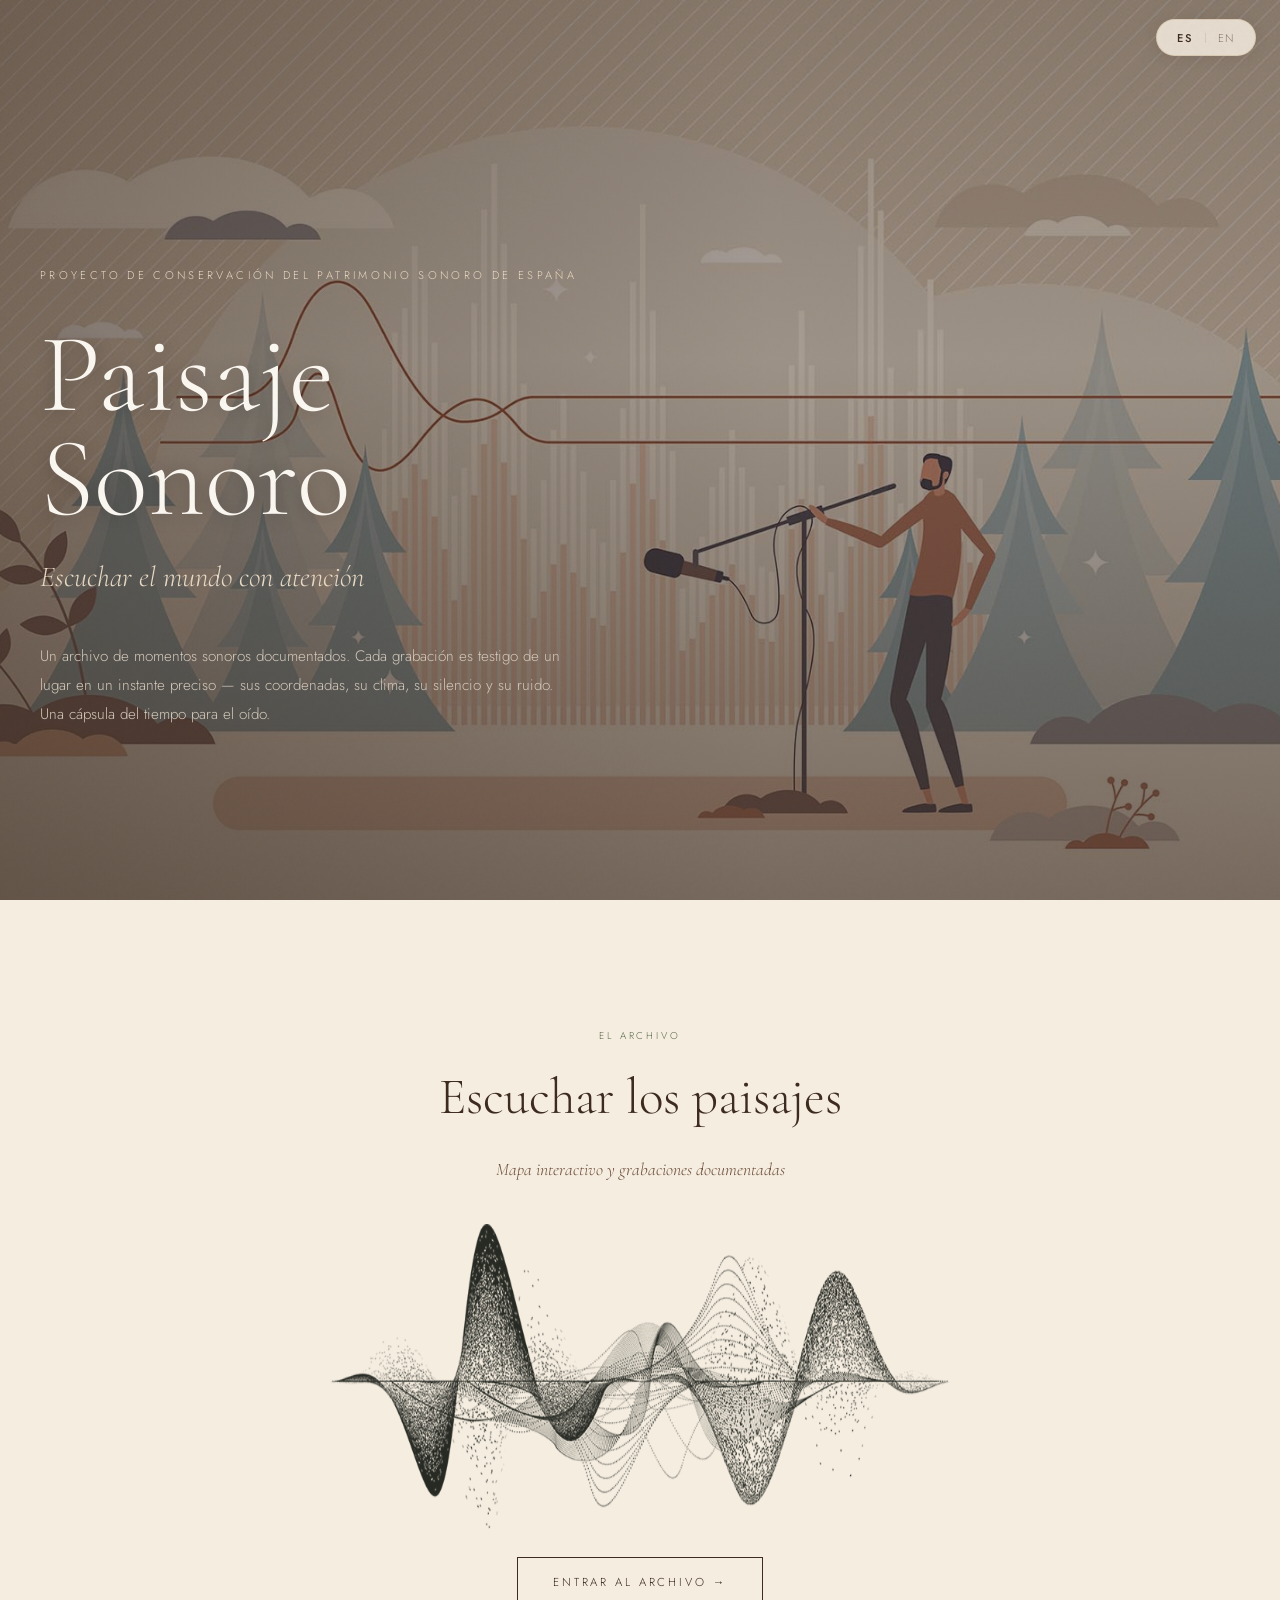
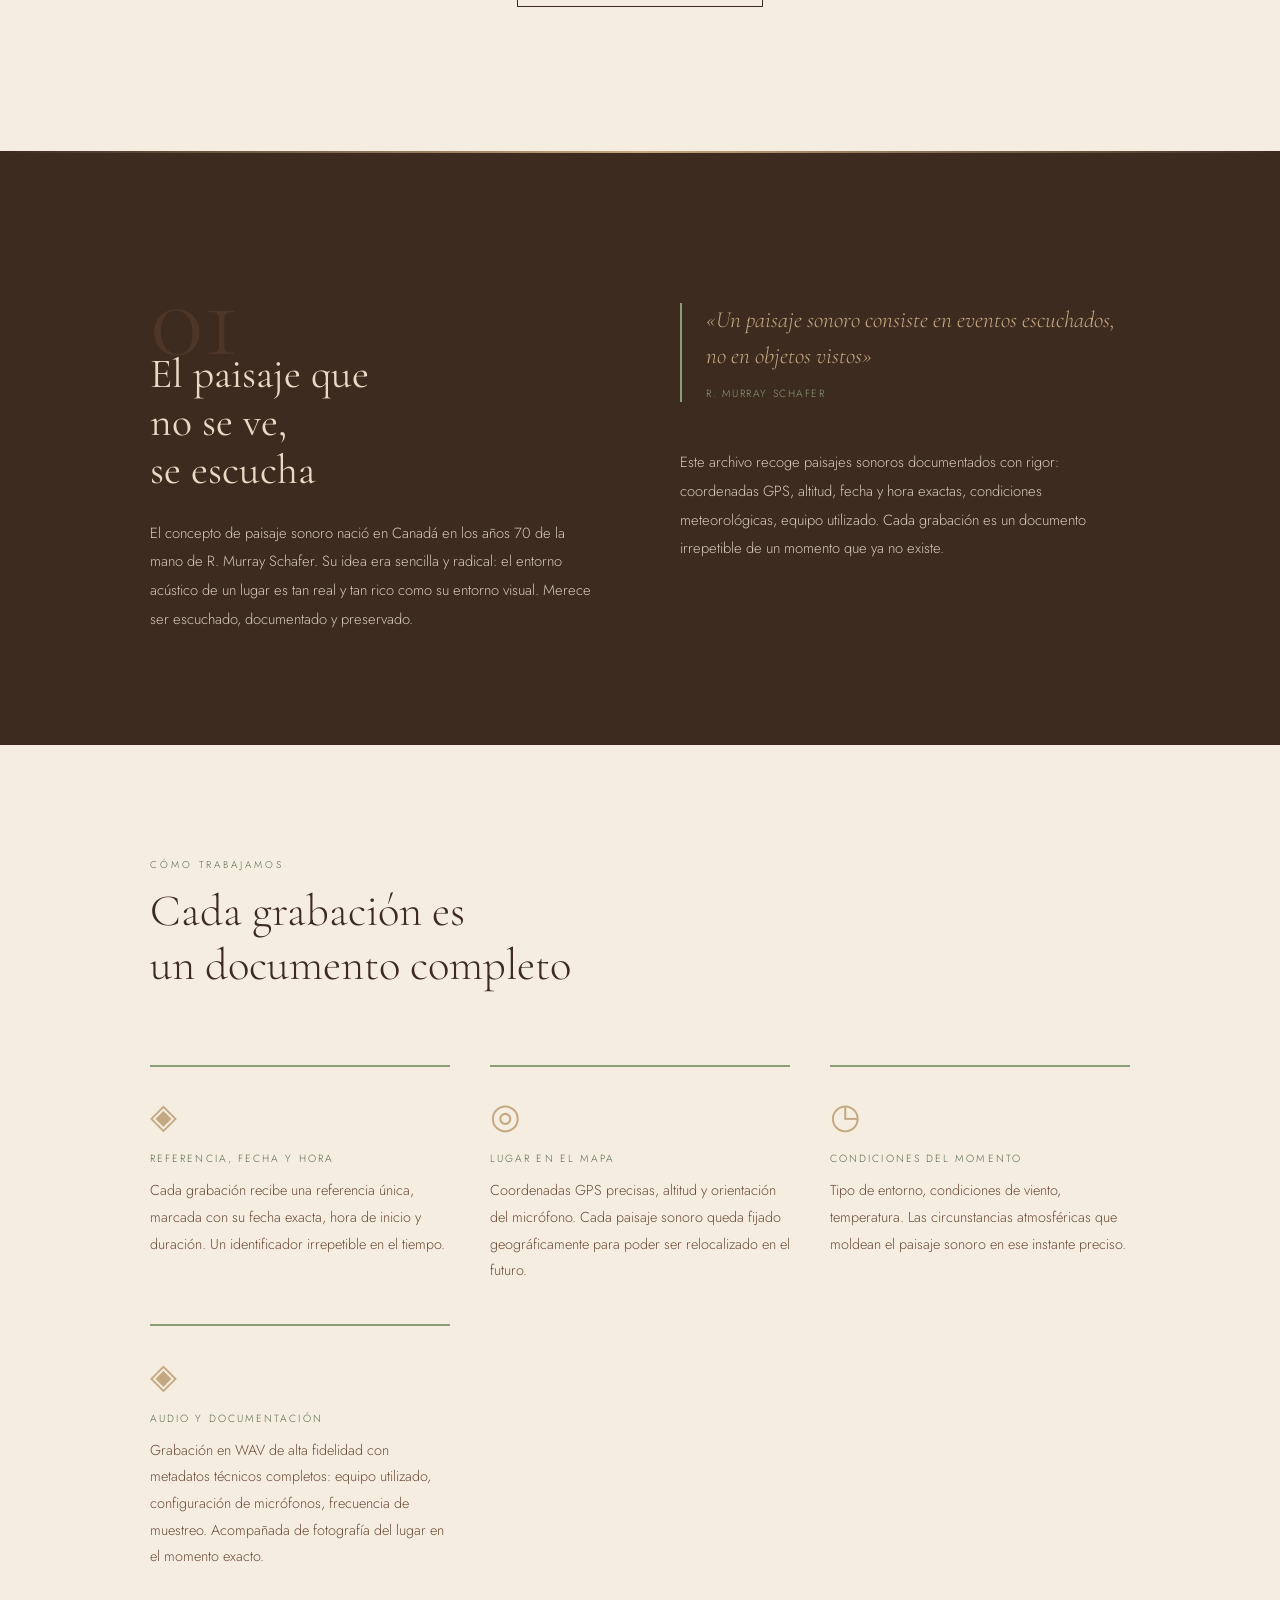
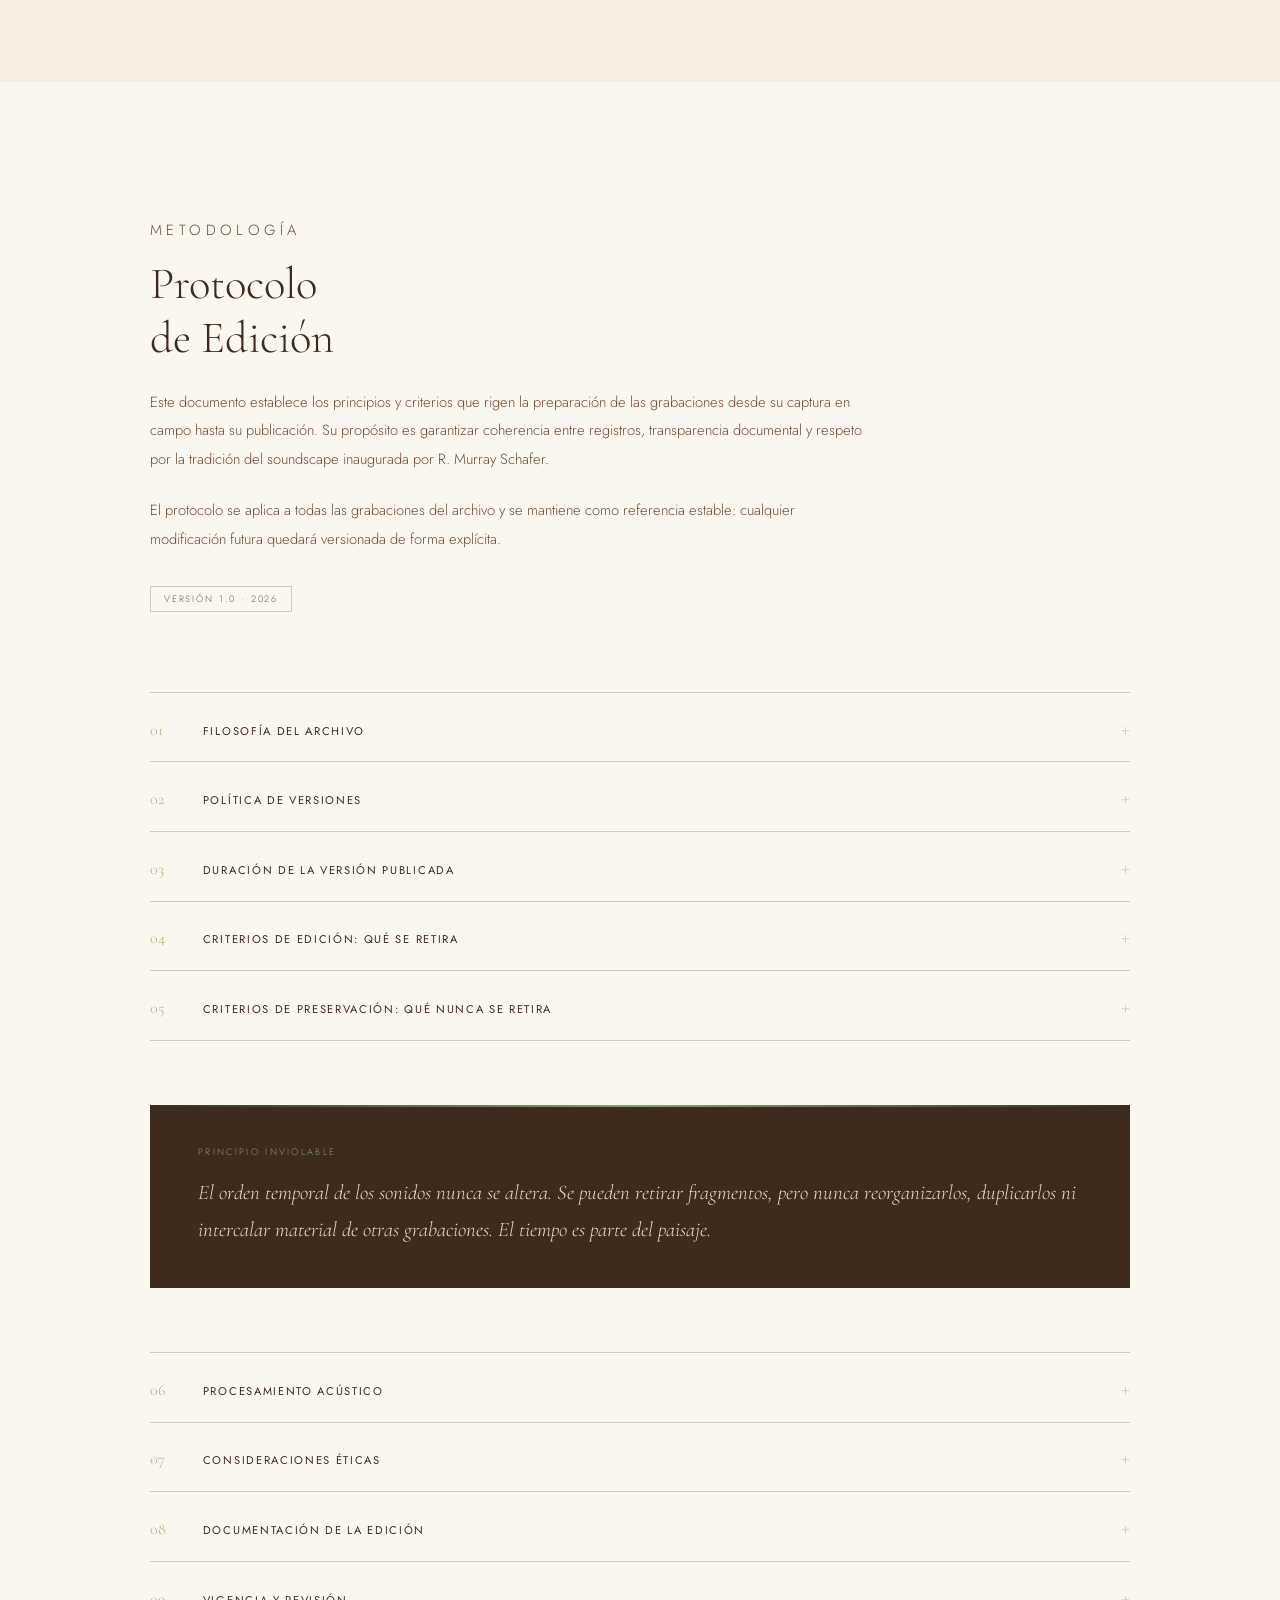
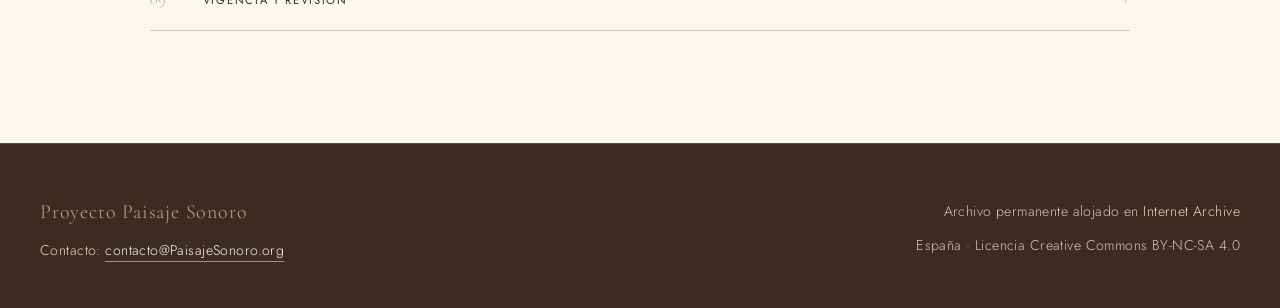
==== commit b5a8b3d6: "Optimize performance and accessibility: async fonts, image dimensions, main landmark" ====
--- a/index.html
+++ b/index.html
@@ -36,10 +36,15 @@
   <!-- Favicon -->
   <link rel="icon" type="image/svg+xml" href="favicon.svg">
 
-  <!-- Tipografías -->
+  <!-- Tipografías (carga asíncrona para no bloquear el render) -->
   <link rel="preconnect" href="https://fonts.googleapis.com">
   <link rel="preconnect" href="https://fonts.gstatic.com" crossorigin>
-  <link href="https://fonts.googleapis.com/css2?family=Cormorant+Garamond:ital,wght@0,300;0,400;0,500;1,300;1,400&family=Jost:wght@200;300;400;500&display=swap" rel="stylesheet">
+  <link rel="preload" as="style"
+        href="https://fonts.googleapis.com/css2?family=Cormorant+Garamond:ital,wght@0,300;0,400;0,500;1,300;1,400&family=Jost:wght@200;300;400;500&display=swap"
+        onload="this.onload=null;this.rel='stylesheet'">
+  <noscript>
+    <link rel="stylesheet" href="https://fonts.googleapis.com/css2?family=Cormorant+Garamond:ital,wght@0,300;0,400;0,500;1,300;1,400&family=Jost:wght@200;300;400;500&display=swap">
+  </noscript>
 
   <!-- Estilos compartidos -->
   <link rel="stylesheet" href="css/estilos.css">
@@ -56,6 +61,8 @@
     <button class="lang-btn" id="btn-en" onclick="setLang('en')">EN</button>
   </div>
 
+
+  <main>
 
   <!-- SECCIÓN: Hero a sangre con la imagen de la persona grabando -->
   <section class="hero">
@@ -93,7 +100,7 @@
         <span class="en">Interactive map and documented recordings</span>
       </p>
       <div class="acceso-onda">
-        <img src="img/onda-acceso.png" alt="">
+        <img src="img/onda-acceso.png" alt="" width="800" height="304">
       </div>
       <span class="acceso-cta">
         <span class="es">Entrar al archivo →</span>
@@ -357,6 +364,8 @@
   </section>
 
 
+  </main>
+
   <!-- SECCIÓN: Footer -->
   <footer>
     <div>
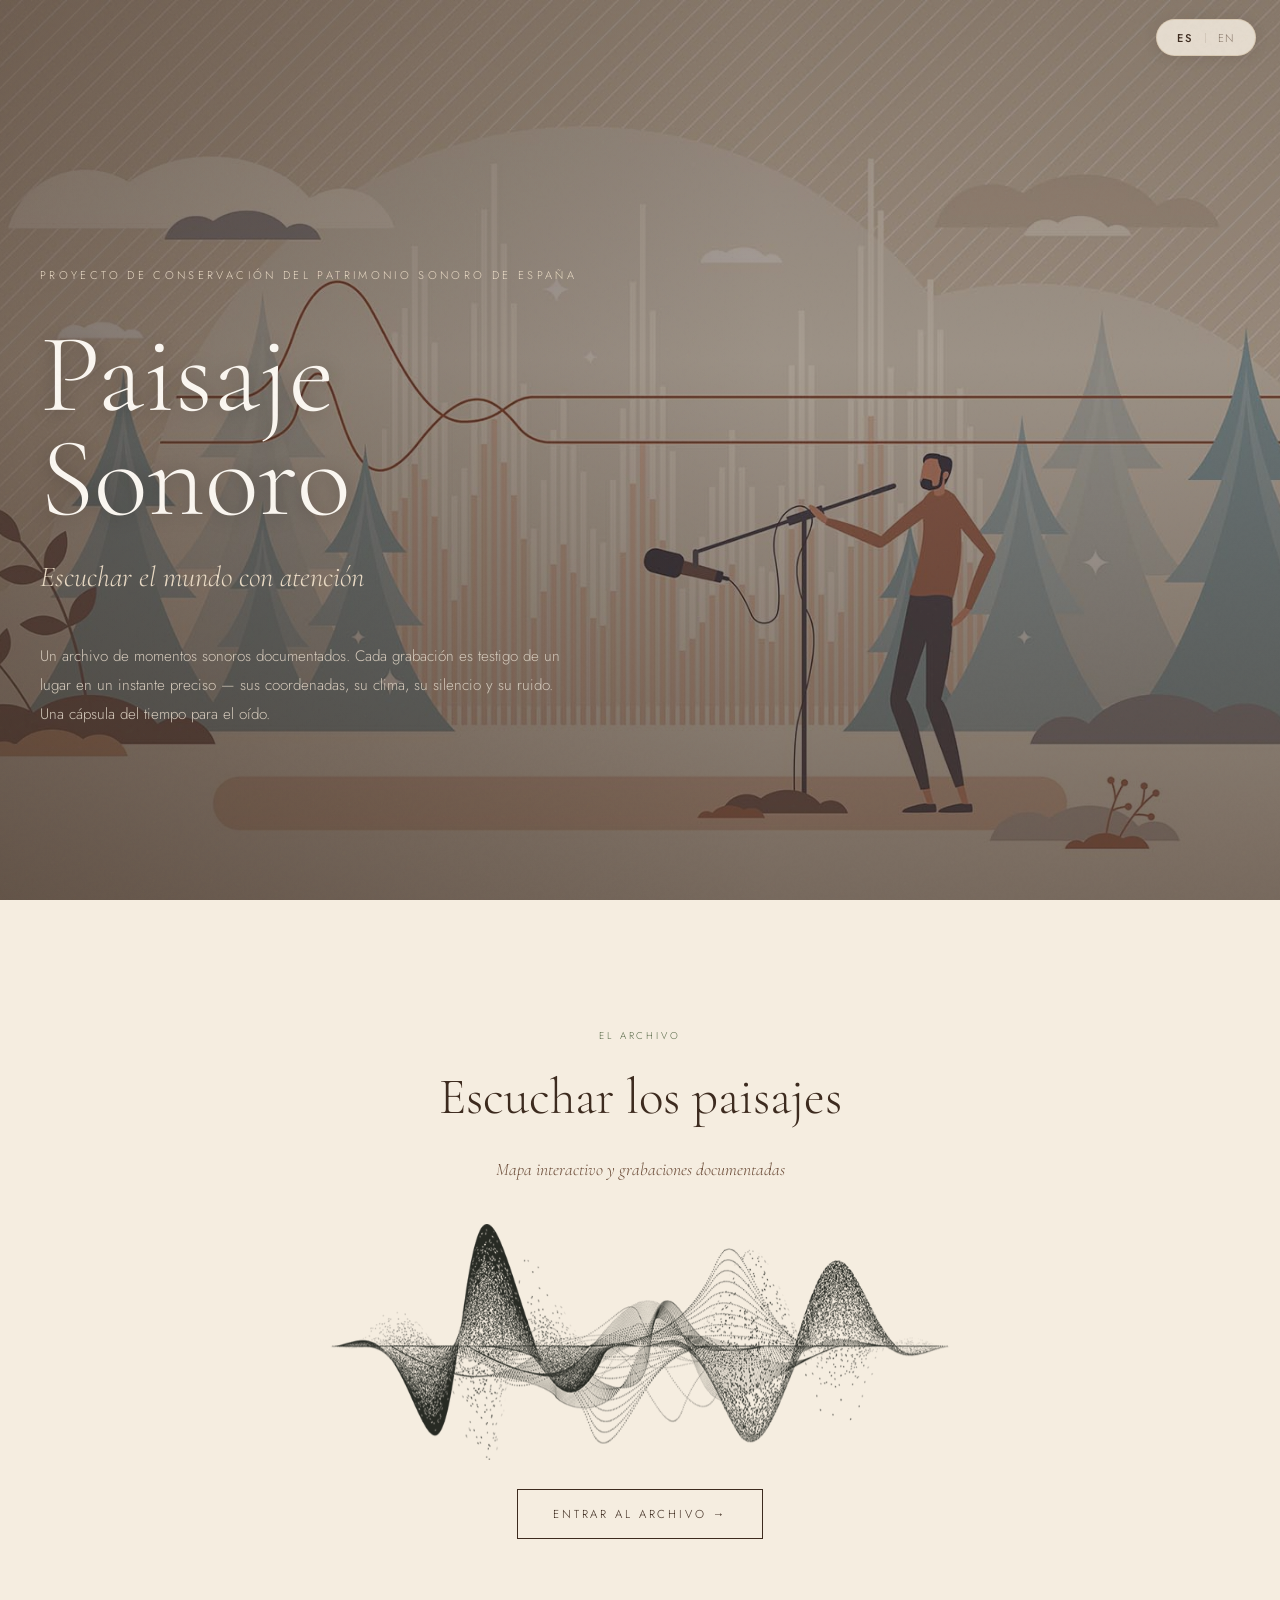
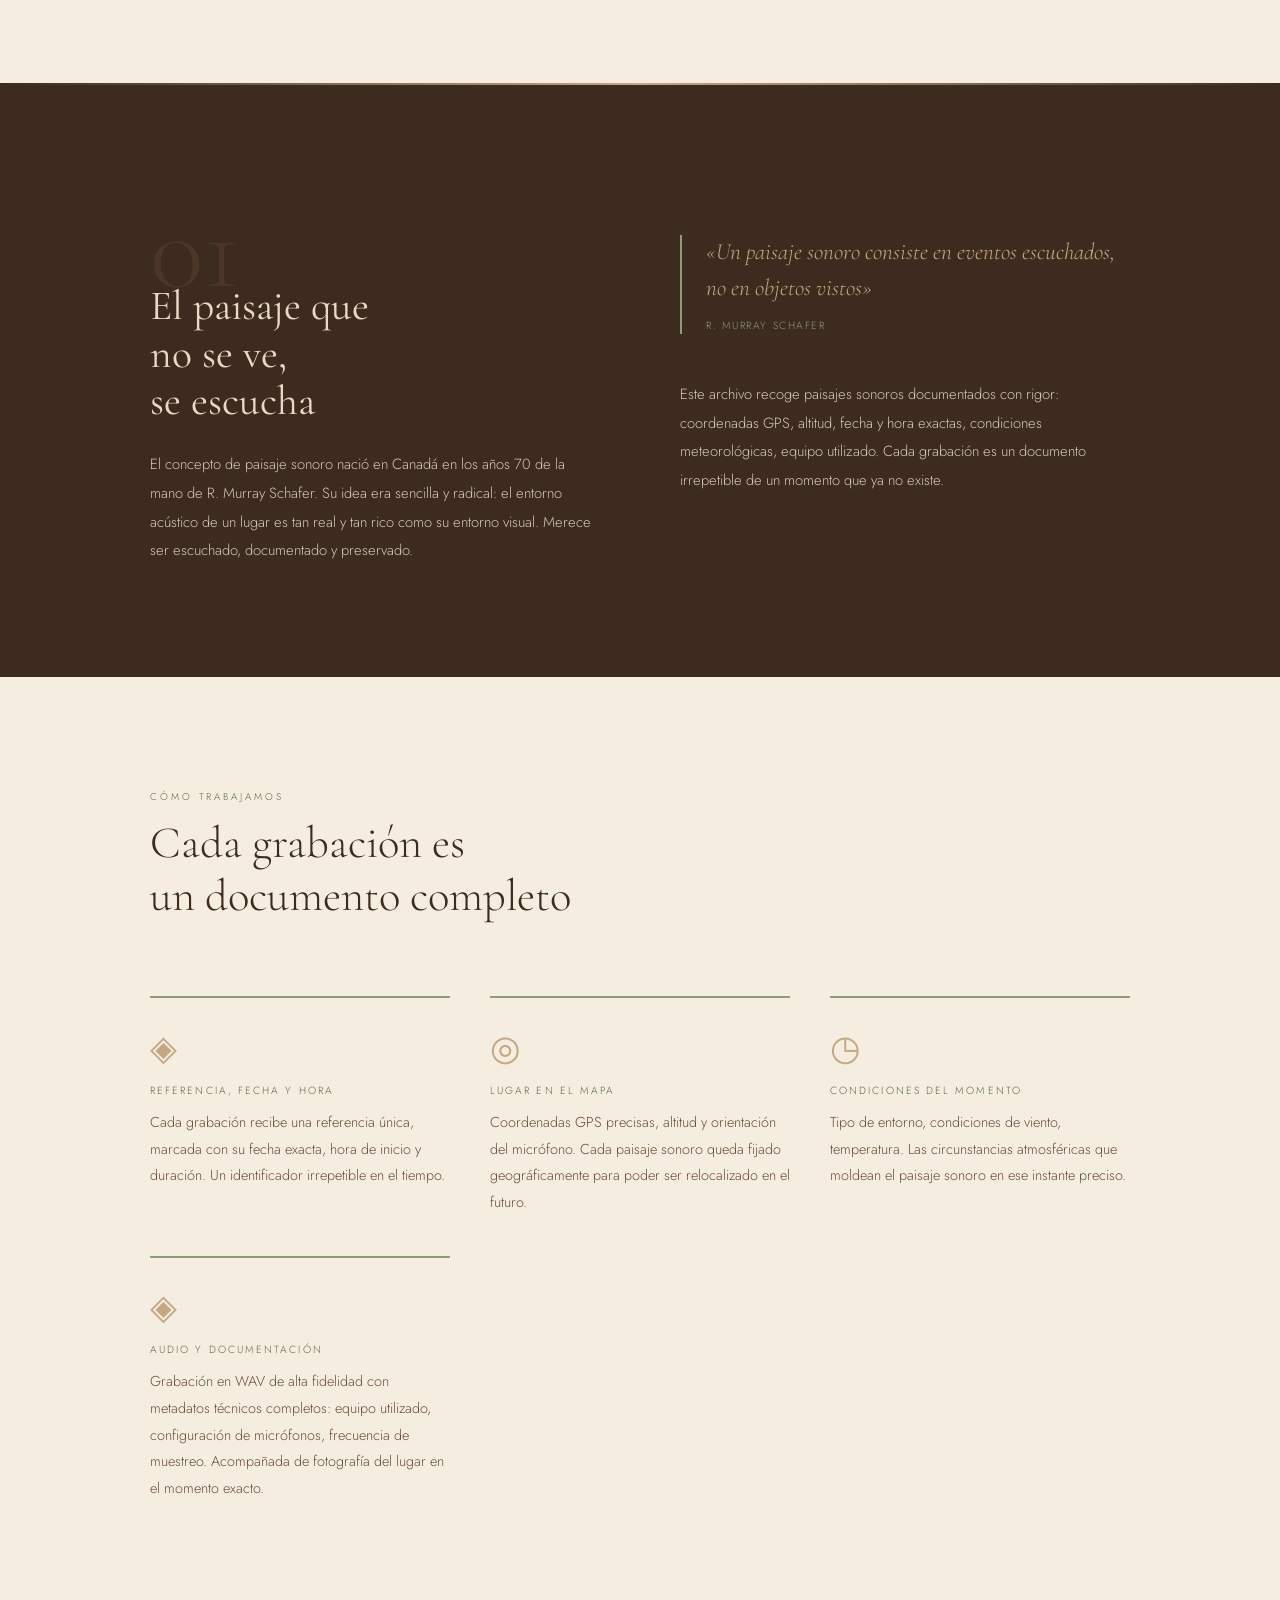
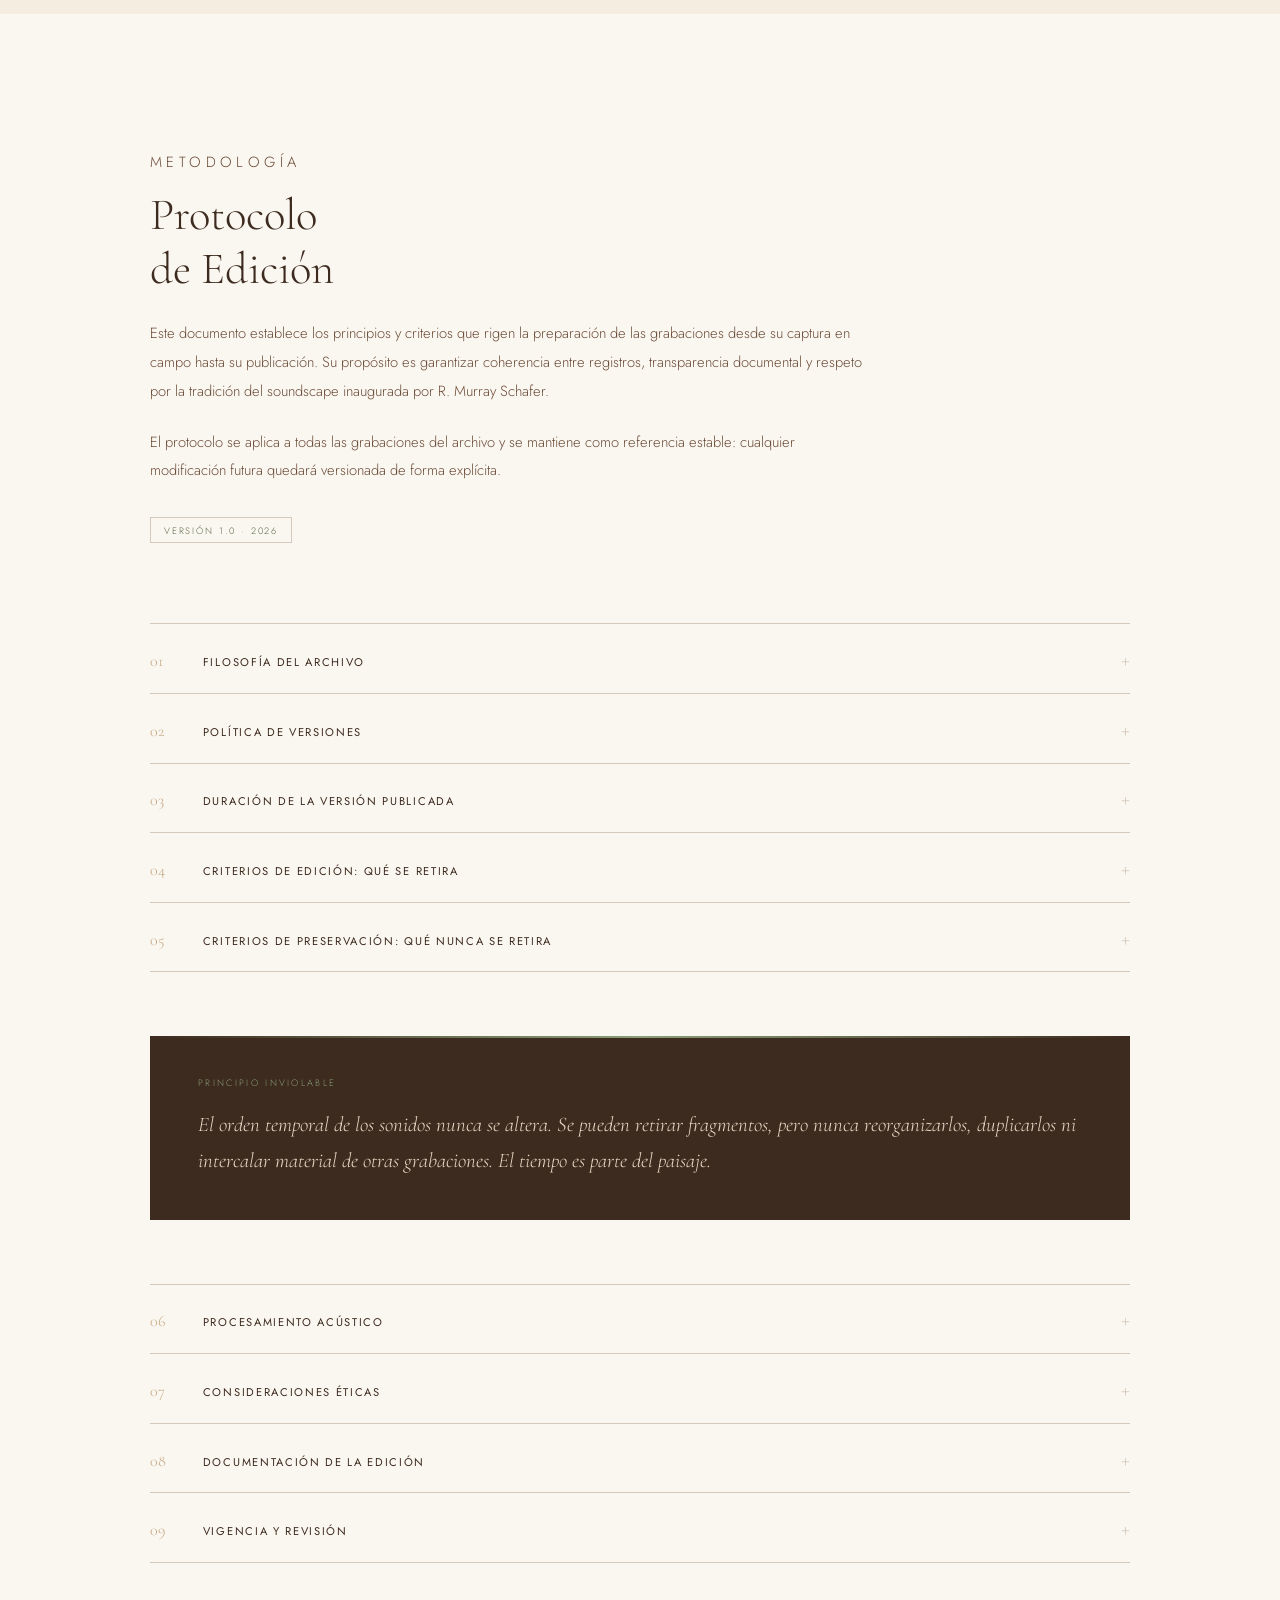
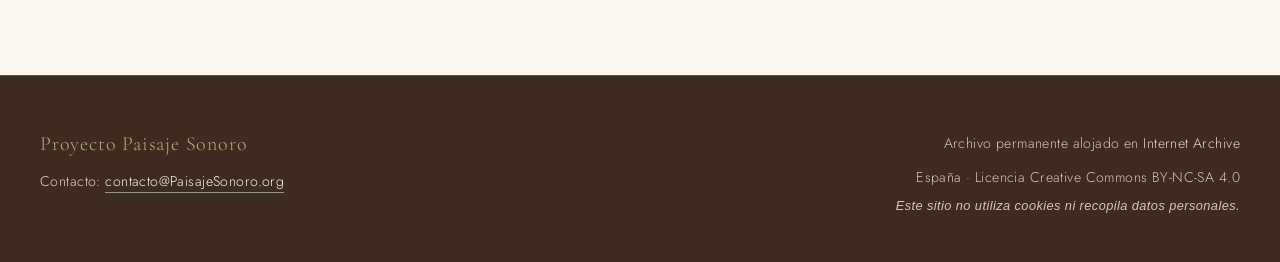
==== commit a1bc401c: "Improve mobile rendering, perf and search-engine assets This is a bundled pass after the first round" ====
--- a/index.html
+++ b/index.html
@@ -35,6 +35,11 @@
 
   <!-- Favicon -->
   <link rel="icon" type="image/svg+xml" href="favicon.svg">
+  <link rel="icon" type="image/png" sizes="32x32" href="img/favicon/favicon-32.png">
+  <link rel="icon" type="image/png" sizes="16x16" href="img/favicon/favicon-16.png">
+  <link rel="apple-touch-icon" sizes="180x180" href="img/favicon/favicon-180.png">
+  <link rel="manifest" href="site.webmanifest">
+  <meta name="theme-color" content="#3d2b1f">
 
   <!-- Tipografías (carga asíncrona para no bloquear el render) -->
   <link rel="preconnect" href="https://fonts.googleapis.com">
@@ -386,6 +391,10 @@
         <span class="es">España · Licencia Creative Commons BY-NC-SA 4.0</span>
         <span class="en">Spain · Creative Commons BY-NC-SA 4.0 License</span>
       </p>
+      <p class="f-privacidad">
+        <span class="es">Este sitio no utiliza cookies ni recopila datos personales.</span>
+        <span class="en">This site does not use cookies or collect personal data.</span>
+      </p>
     </div>
   </footer>
 
--- a/css/estilos.css
+++ b/css/estilos.css
@@ -232,6 +232,7 @@
 
 .acceso-onda img {
   width: 100%;
+  height: auto;
   display: block;
 }
 
@@ -637,6 +638,13 @@
   color: var(--niebla);
 }
 
+.f-privacidad {
+  margin-top: .35rem;
+  color: var(--niebla);
+  font-size: .8rem;
+  font-style: italic;
+}
+
 
 /* === ANIMACIONES === */
 @keyframes fadeUp {
@@ -661,6 +669,13 @@
   .hero {
     padding: 3rem 1.5rem 2rem;
     background-position: center center;
+  }
+
+  /* En móvil vertical, variante con encuadre portrait del hero */
+  @media (orientation: portrait) {
+    .hero {
+      background-image: url('../img/hero-grabacion-movil.jpg');
+    }
   }
 
   .hero-content {
@@ -1326,6 +1341,8 @@
 .paisaje-cabecera-inner {
   max-width: 980px;
   margin: 0 auto;
+  /* Reserva espacio para título + lugar + fecha mientras el JS rellena (anti-CLS) */
+  min-height: 9rem;
 }
 
 .paisaje-cabecera .breadcrumb {
@@ -1394,15 +1411,23 @@
   height: 50px;
 }
 
-
-/* === Hero (foto a sangre) === */
+.paisaje-audio-nota {
+  font-size: .85rem;
+  font-style: italic;
+  color: var(--niebla);
+  margin: .25rem 0 0;
+  letter-spacing: .02em;
+}
+
+
+/* === Hero (foto a sangre) ===
+   Como <img> a ancho completo y altura natural: la imagen se ve íntegra
+   en cualquier orientación de pantalla, sin recortes. */
 .paisaje-hero {
+  display: block;
   width: 100%;
-  height: 60vh;
-  min-height: 400px;
+  height: auto;
   background-color: var(--arena-claro);
-  background-size: cover;
-  background-position: center;
 }
 
 
@@ -1425,6 +1450,8 @@
   max-width: 820px;
   margin: 0 auto;
   padding: 4.5rem 2.5rem 3rem;
+  /* Reserva espacio mientras el JS rellena (anti-CLS) */
+  min-height: 12rem;
 }
 
 .paisaje-descripcion p {
@@ -1461,6 +1488,9 @@
   font-size: .98rem;
   line-height: 1.75;
   color: var(--tierra);
+  /* Reserva espacio mínimo mientras el JS rellena (anti-CLS) */
+  min-height: 3.5rem;
+  display: block;
 }
 
 
@@ -1475,7 +1505,7 @@
   margin-bottom: 3rem;
 }
 
-.ficha-grupo h3 {
+.ficha-grupo h2 {
   font-family: 'Cormorant Garamond', serif;
   font-weight: 400;
   font-size: 1.6rem;
@@ -1643,8 +1673,7 @@
   }
 
   .paisaje-hero {
-    height: 45vh;
-    min-height: 280px;
+    /* En móvil mantenemos ratio natural: nada que sobreescribir. */
   }
 
   .paisaje-mapa {
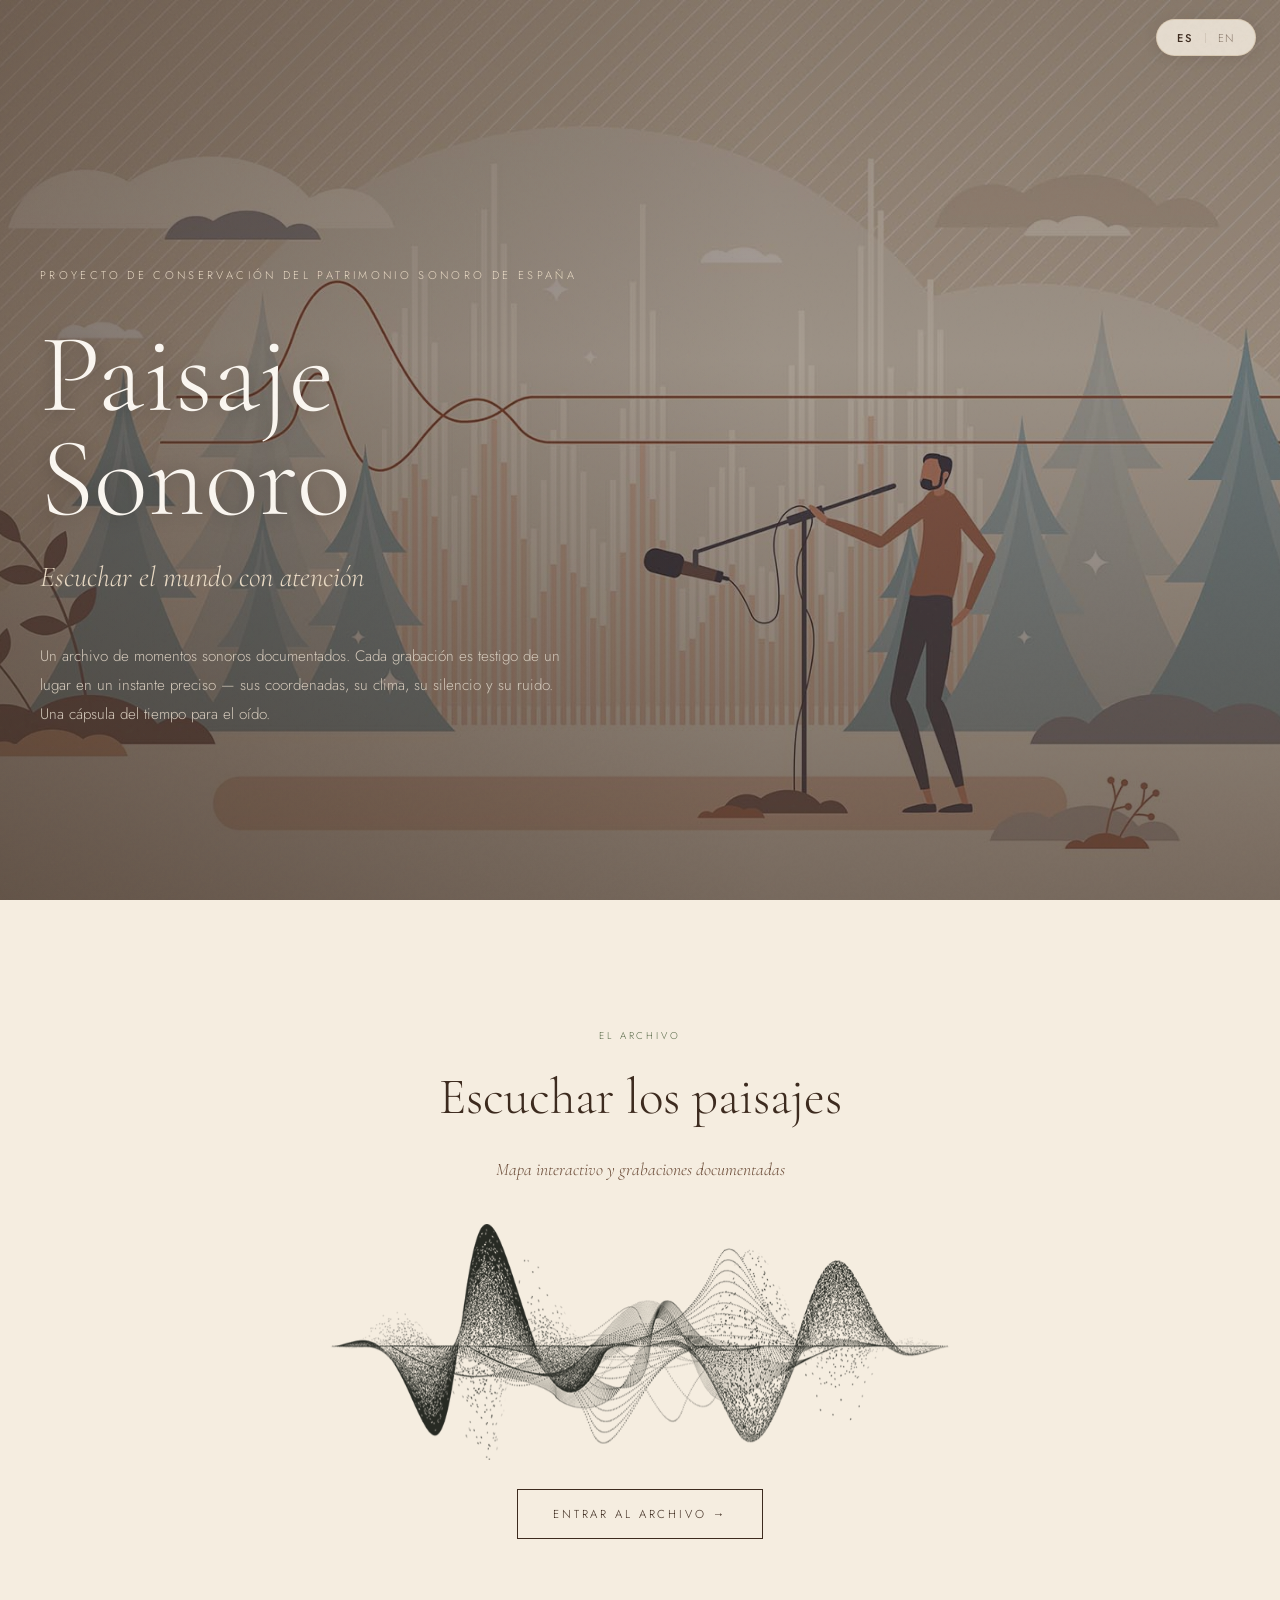
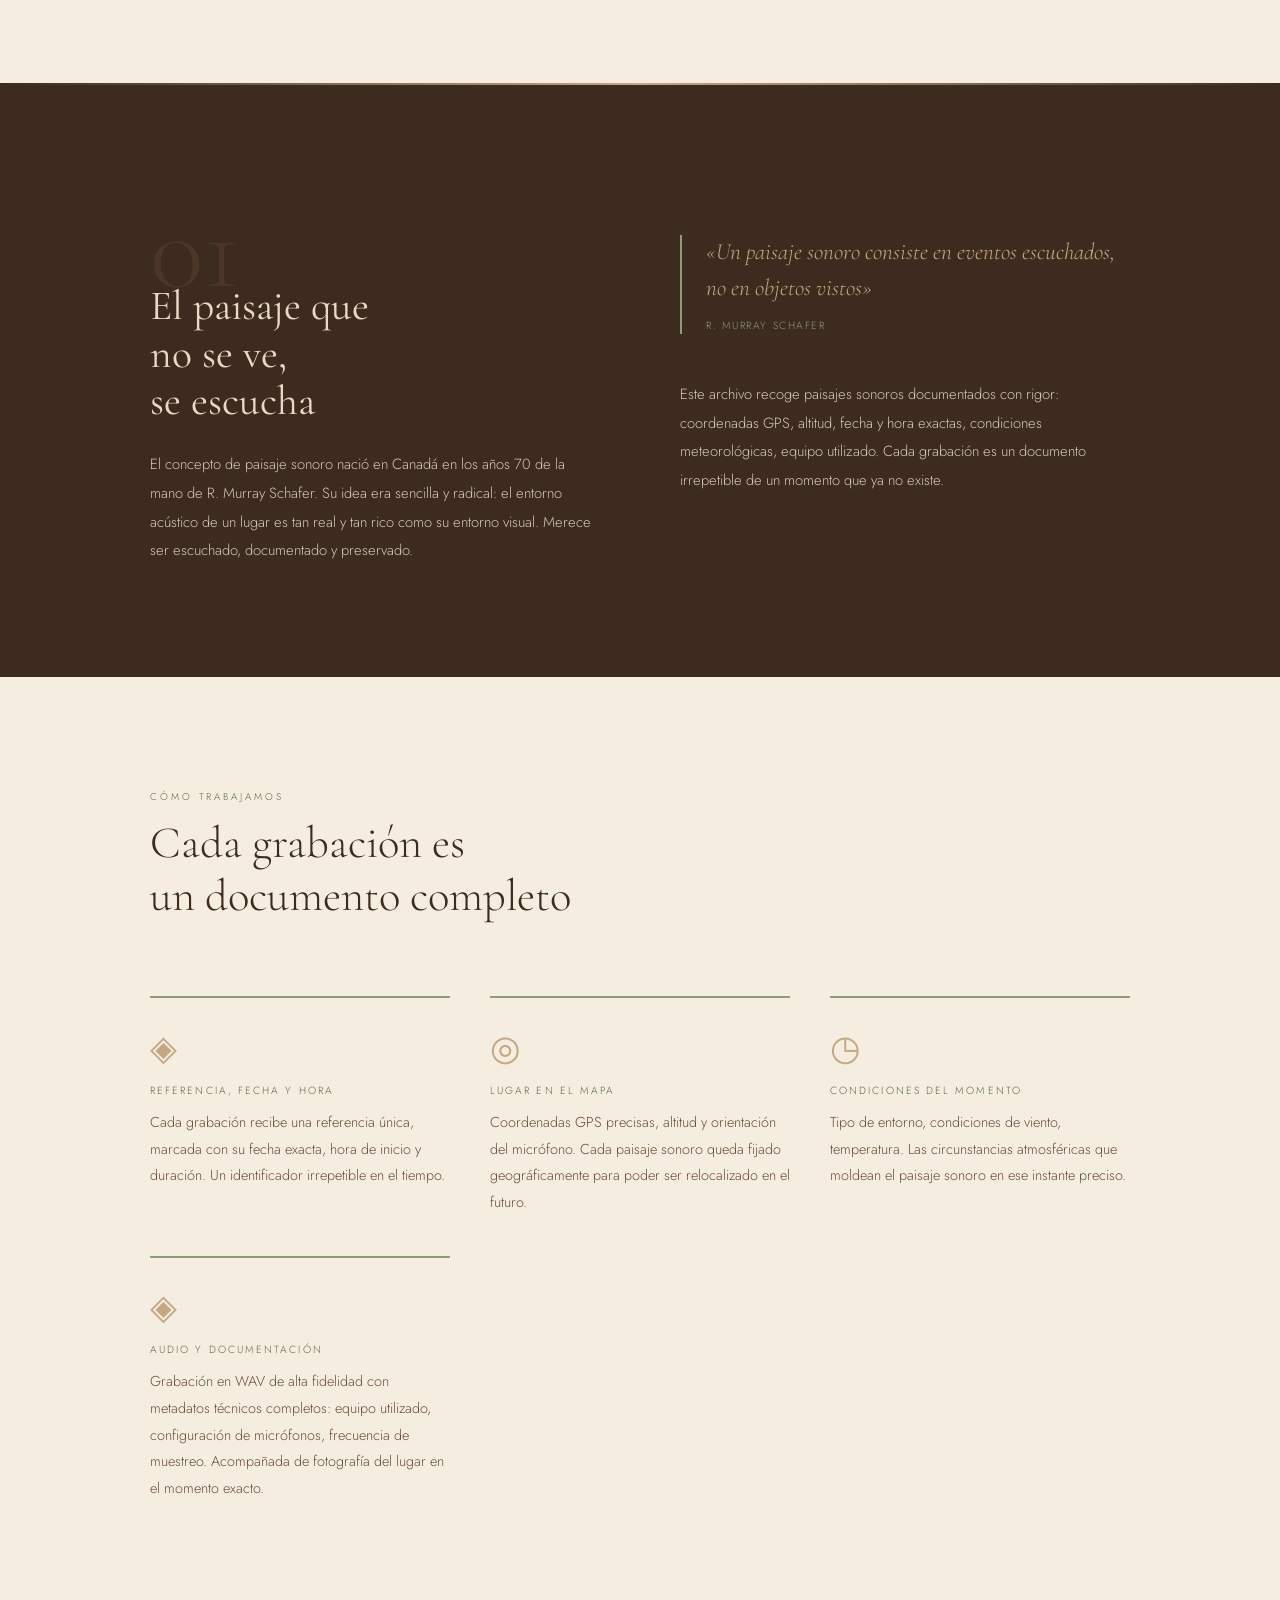
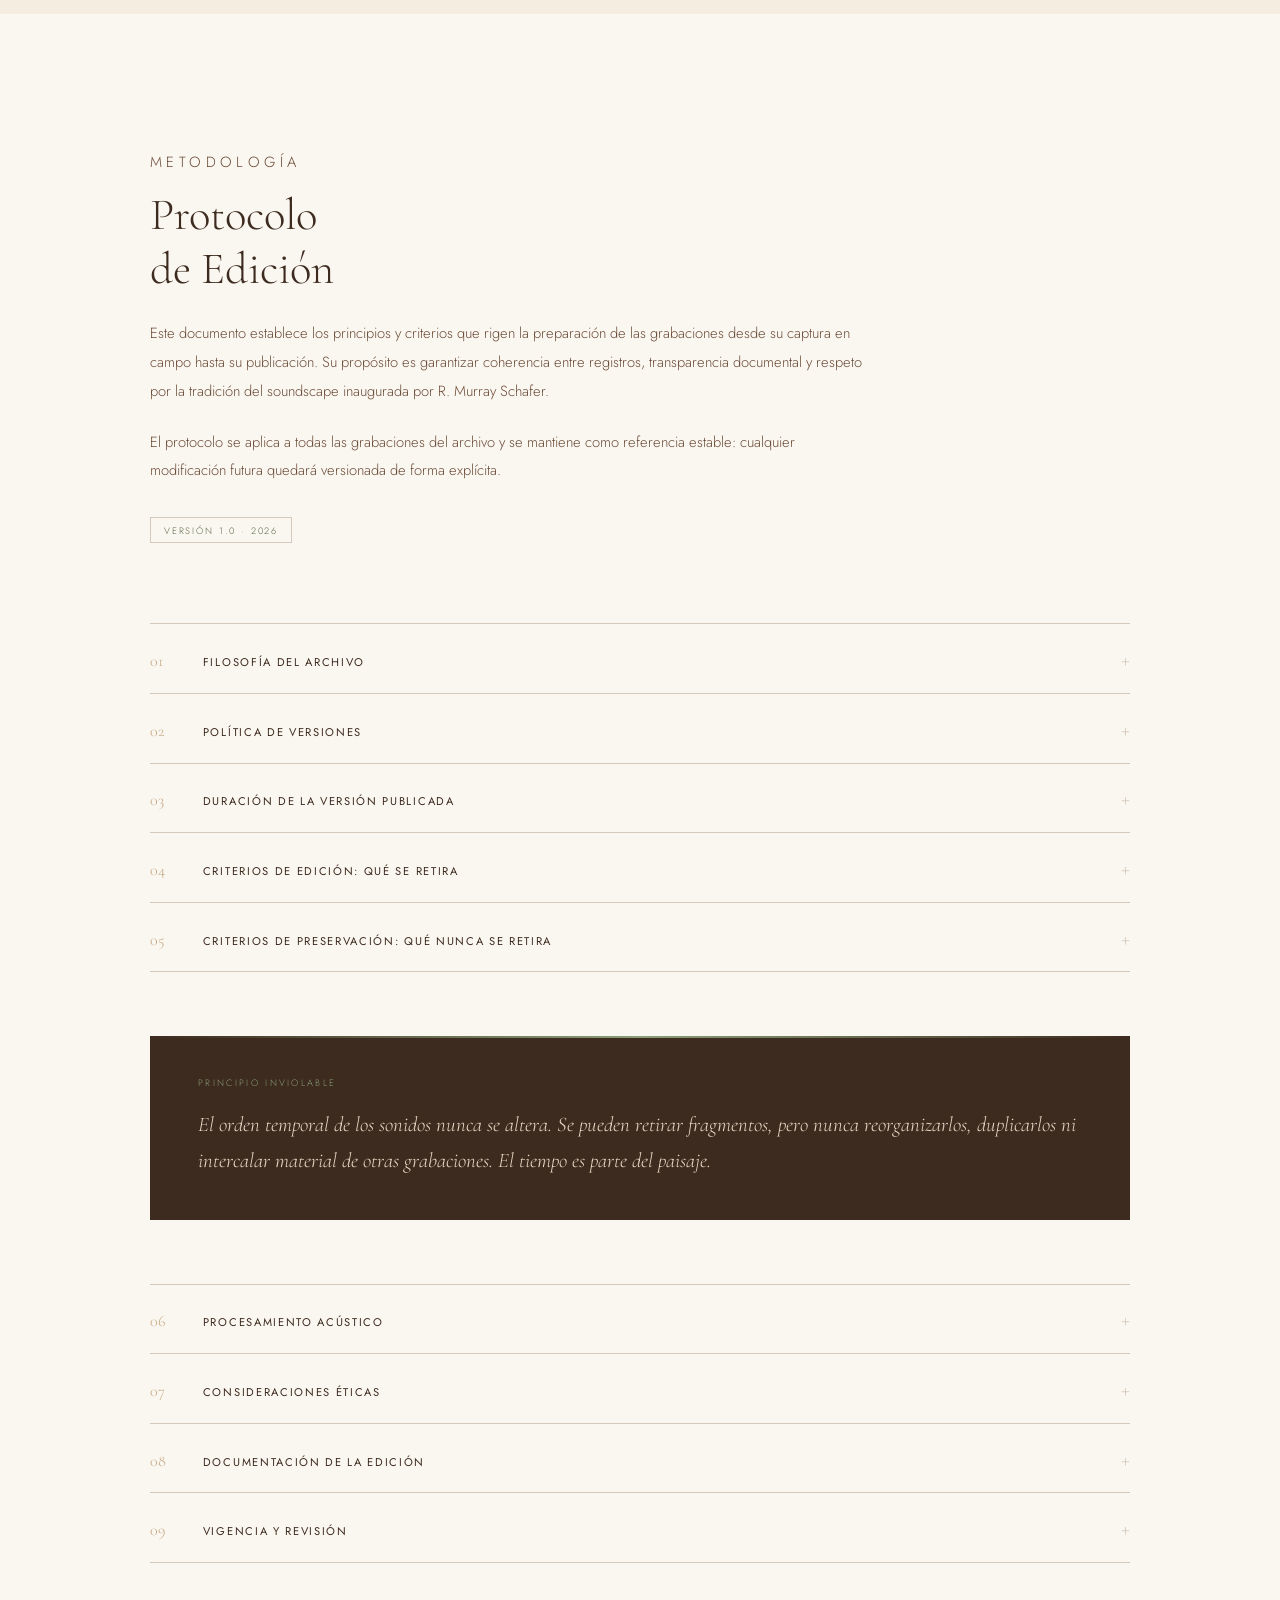
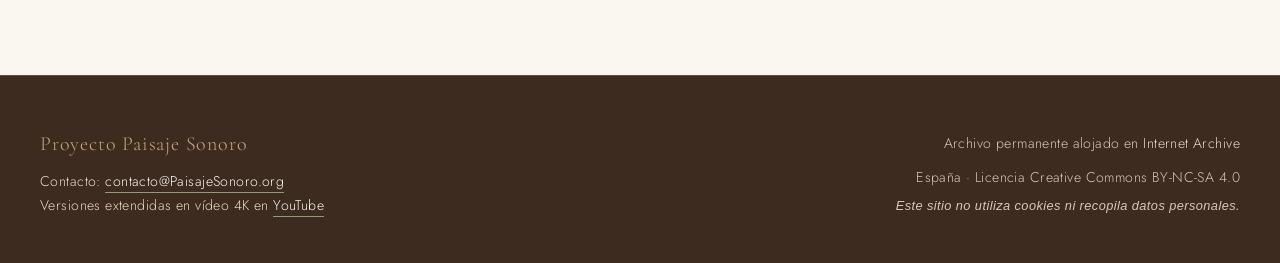
==== commit 6fd1a743: "Add YouTube channel link to footer and optional per-soundscape video link The project now has a chan" ====
--- a/index.html
+++ b/index.html
@@ -310,13 +310,13 @@
             <span class="proto-flecha">+</span>
           </summary>
           <div class="proto-body">
-            <p class="es">La versión publicada no aplica ningún tipo de procesamiento que altere el contenido acústico de la grabación. No se usan ecualizadores, compresores, reducción de ruido, reverberación añadida, cambios de pitch, reajustes de estereofonía ni ningún otro tratamiento que modifique el sonido capturado.</p>
-            <p class="en">The published version applies no processing that alters the acoustic content of the recording. No equalisers, compressors, noise reduction, added reverb, pitch changes, stereo readjustments or any other treatment that modifies the captured sound.</p>
-            <p class="es">Se admiten únicamente dos operaciones técnicas consideradas preservativas:</p>
-            <p class="en">Only two technical operations considered preservative are permitted:</p>
+            <p class="es">La versión publicada no aplica ningún procesamiento orientado a colorear, embellecer o transformar el sonido capturado. No se usan compresores, reducción de ruido, reverberación añadida, cambios de pitch, reajustes de estereofonía ni ecualización estética.</p>
+            <p class="en">The published version applies no processing aimed at colouring, beautifying or transforming the captured sound. No compressors, noise reduction, added reverb, pitch changes, stereo readjustments or aesthetic equalisation.</p>
+            <p class="es">Se admiten únicamente las siguientes operaciones, todas ellas concebidas como preservativas y orientadas a la fidelidad al paisaje real:</p>
+            <p class="en">Only the following operations are permitted, all conceived as preservative and oriented toward fidelity to the real landscape:</p>
             <ul>
               <li><span class="es"><strong>Fundidos técnicos</strong> — eliminación de breves transientes al inicio y final de la grabación para evitar clicks en la reproducción, con duración inferior a 50 milisegundos.</span><span class="en"><strong>Technical fades</strong> — elimination of brief transients at the beginning and end of the recording to avoid playback clicks, under 50 milliseconds duration.</span></li>
-              <li><span class="es"><strong>Normalización de nivel global</strong> — ajuste uniforme del volumen de toda la grabación para normalizar el nivel medio, sin alterar el rango dinámico original ni comprimir picos.</span><span class="en"><strong>Global level normalisation</strong> — uniform volume adjustment of the entire recording to normalise the average level, without altering the original dynamic range or compressing peaks.</span></li>
+              <li><span class="es"><strong>Ecualización correctiva mínima</strong> — restitución suave del rango espectral cuando una limitación técnica de captura (ganancia baja en entornos saturados o muy ruidosos, condiciones de viento, sensibilidad del micrófono) ha apagado la respuesta natural del paisaje. Su único objetivo es que la grabación se aproxime al sonido que el oído humano percibió en el lugar; nunca colorear, embellecer ni enfatizar. Cuando se aplica, se documenta en las incidencias de la ficha del paisaje.</span><span class="en"><strong>Minimal corrective equalisation</strong> — gentle restoration of the spectral range when a technical capture limitation (low gain in saturated or very noisy environments, wind, microphone sensitivity) has dampened the landscape's natural response. Its only goal is for the recording to approach the sound the human ear perceived in the place; never to colour, beautify or emphasise. When applied, it is documented in the incidents field of the landscape entry.</span></li>
             </ul>
           </div>
         </details>
@@ -379,6 +379,11 @@
         <span class="es">Contacto: </span>
         <span class="en">Contact: </span>
         <a href="mailto:contacto@paisajesonoro.org">contacto@PaisajeSonoro.org</a>
+      </div>
+      <div class="f-youtube">
+        <span class="es">Versiones extendidas en vídeo 4K en </span>
+        <span class="en">Extended versions in 4K video on </span>
+        <a href="https://www.youtube.com/@PaisajeSonoroOrg" target="_blank" rel="noopener">YouTube</a>
       </div>
     </div>
     <div class="f-info">
--- a/css/estilos.css
+++ b/css/estilos.css
@@ -612,6 +612,27 @@
   border-bottom-color: var(--arena);
 }
 
+/* Canal de YouTube: mismo aspecto que la línea de contacto, justo debajo. */
+.f-youtube {
+  font-size: .88rem;
+  color: var(--arena-claro);
+  letter-spacing: .03em;
+  line-height: 1.7;
+}
+
+.f-youtube a {
+  color: var(--blanco);
+  text-decoration: none;
+  border-bottom: 1px solid var(--musgo-claro);
+  padding-bottom: 1px;
+  transition: color .3s, border-color .3s;
+}
+
+.f-youtube a:hover {
+  color: var(--arena);
+  border-bottom-color: var(--arena);
+}
+
 .f-info {
   font-size: .88rem;
   color: var(--niebla);
@@ -846,35 +867,35 @@
 .filtro-reset:hover { color: var(--tierra); }
 
 
-/* === LAYOUT ARCHIVO (mapa + lateral) === */
+/* === LAYOUT ARCHIVO === */
+/* Una sola columna: mapa a todo ancho arriba, lista de municipios y
+   paisajes debajo. La página crece verticalmente conforme se añaden
+   municipios nuevos, sin scroll interno. */
 .archivo-main {
-  display: grid;
-  grid-template-columns: 1fr 380px;
+  display: block;
   max-width: 1280px;
   margin: 0 auto;
   padding: 2rem 2.5rem;
-  gap: 2rem;
 }
 
 .mapa-contenedor {
-  position: sticky;
-  top: 1.5rem;
-  height: 75vh;
-  min-height: 500px;
+  height: 60vh;
+  min-height: 460px;
   border: 1px solid var(--niebla);
   background: var(--papel);
-  align-self: start;
+  margin-bottom: 3.5rem;
 }
 
 #mapa { width: 100%; height: 100%; }
 
 
-/* === LISTA LATERAL === */
+/* === LISTA DE MUNICIPIOS Y PAISAJES === */
+/* Antes era un sidebar lateral con scroll propio; ahora flota como
+   sección de lectura debajo del mapa, con un ancho de columna
+   consistente con el resto del sitio. */
 .archivo-sidebar {
-  max-height: 75vh;
-  min-height: 500px;
-  overflow-y: auto;
-  padding-right: .5rem;
+  max-width: 820px;
+  margin: 0 auto;
 }
 
 .sidebar-header {
@@ -908,15 +929,15 @@
   font-style: normal;
 }
 
-.municipio-grupo { margin-bottom: 2rem; }
+.municipio-grupo { margin-bottom: 3rem; }
 
 .municipio-link {
   display: block;
   text-decoration: none;
   color: inherit;
-  padding-bottom: .8rem;
+  padding-bottom: 1rem;
   border-bottom: 2px solid var(--musgo-claro);
-  margin-bottom: .8rem;
+  margin-bottom: 1rem;
   transition: border-color .3s, transform .3s;
 }
 
@@ -937,10 +958,10 @@
 
 .municipio-cabecera {
   font-family: 'Cormorant Garamond', serif;
-  font-size: 1.4rem;
+  font-size: 2.2rem;
   color: var(--tierra);
   margin-bottom: .3rem;
-  font-weight: 400;
+  font-weight: 500;
   display: inline;
 }
 
@@ -1069,21 +1090,17 @@
   }
 
   .archivo-main {
-    grid-template-columns: 1fr;
     padding: 1.5rem 1.5rem 2rem;
-    gap: 1.5rem;
   }
 
   .mapa-contenedor {
-    position: static;
     height: 55vh;
     min-height: 380px;
-  }
-
-  .archivo-sidebar {
-    max-height: none;
-    overflow-y: visible;
-    padding-right: 0;
+    margin-bottom: 2.5rem;
+  }
+
+  .municipio-cabecera {
+    font-size: 1.8rem;
   }
 }
 
@@ -1419,15 +1436,91 @@
   letter-spacing: .02em;
 }
 
+/* Enlace a la versión extendida en vídeo, bajo el reproductor. Va sobre el
+   fondo oscuro de la sección de audio, como la nota de los auriculares, pero
+   sin cursiva: es una acción, no una aclaración. */
+.paisaje-video {
+  margin: .9rem 0 0;
+  font-size: .85rem;
+  letter-spacing: .02em;
+}
+
+.paisaje-video a {
+  color: var(--arena-claro);
+  text-decoration: none;
+  border-bottom: 1px solid var(--musgo-claro);
+  padding-bottom: 2px;
+  transition: color .3s, border-color .3s;
+}
+
+.paisaje-video a:hover {
+  color: var(--blanco);
+  border-bottom-color: var(--arena);
+}
+
+.paisaje-audio-error {
+  font-size: .85rem;
+  font-style: italic;
+  color: var(--arena-claro);
+  margin: .35rem 0 0;
+  letter-spacing: .02em;
+  border-left: 2px solid var(--arena);
+  padding-left: .65rem;
+}
+
 
 /* === Hero (foto a sangre) ===
    Como <img> a ancho completo y altura natural: la imagen se ve íntegra
    en cualquier orientación de pantalla, sin recortes. */
+.paisaje-hero-wrap {
+  position: relative;
+  width: 100%;
+  min-height: 220px;
+  background-color: var(--arena-claro);
+}
+
+/* Una vez cargada la imagen, el wrapper se ajusta a la altura natural
+   de la imagen y desaparece cualquier strip residual debajo. */
+.paisaje-hero-wrap.loaded {
+  min-height: 0;
+}
+
 .paisaje-hero {
   display: block;
   width: 100%;
   height: auto;
   background-color: var(--arena-claro);
+}
+
+/* Mensaje superpuesto mientras la imagen carga desde Internet Archive,
+   o mensaje de error/retry si no llega en 15 s. */
+.paisaje-hero-status {
+  position: absolute;
+  inset: 0;
+  display: flex;
+  align-items: center;
+  justify-content: center;
+  pointer-events: none;
+  padding: 1.5rem;
+}
+
+/* El atributo [hidden] tiene que ganarle a `display: flex` de arriba. */
+.paisaje-hero-status[hidden] {
+  display: none;
+}
+
+.paisaje-hero-msg {
+  margin: 0;
+  max-width: 30rem;
+  font-size: .85rem;
+  font-style: italic;
+  letter-spacing: .02em;
+  color: var(--tierra-medio);
+  text-align: center;
+}
+
+.paisaje-hero-msg[data-state="error"] {
+  color: var(--tierra);
 }
 
 
@@ -1526,6 +1619,15 @@
   flex-direction: column;
   padding: .5rem 0;
   border-bottom: 1px dotted var(--niebla);
+}
+
+/* Las filas y grupos que no aplican a un paisaje concreto se ocultan con el
+   atributo [hidden] desde paisaje.js. Hay que declararlo aquí porque el
+   display:flex/grid de arriba gana al display:none que el navegador aplica
+   por defecto a [hidden]. */
+.ficha-fila[hidden],
+.ficha-grupo[hidden] {
+  display: none;
 }
 
 .ficha-fila dt {
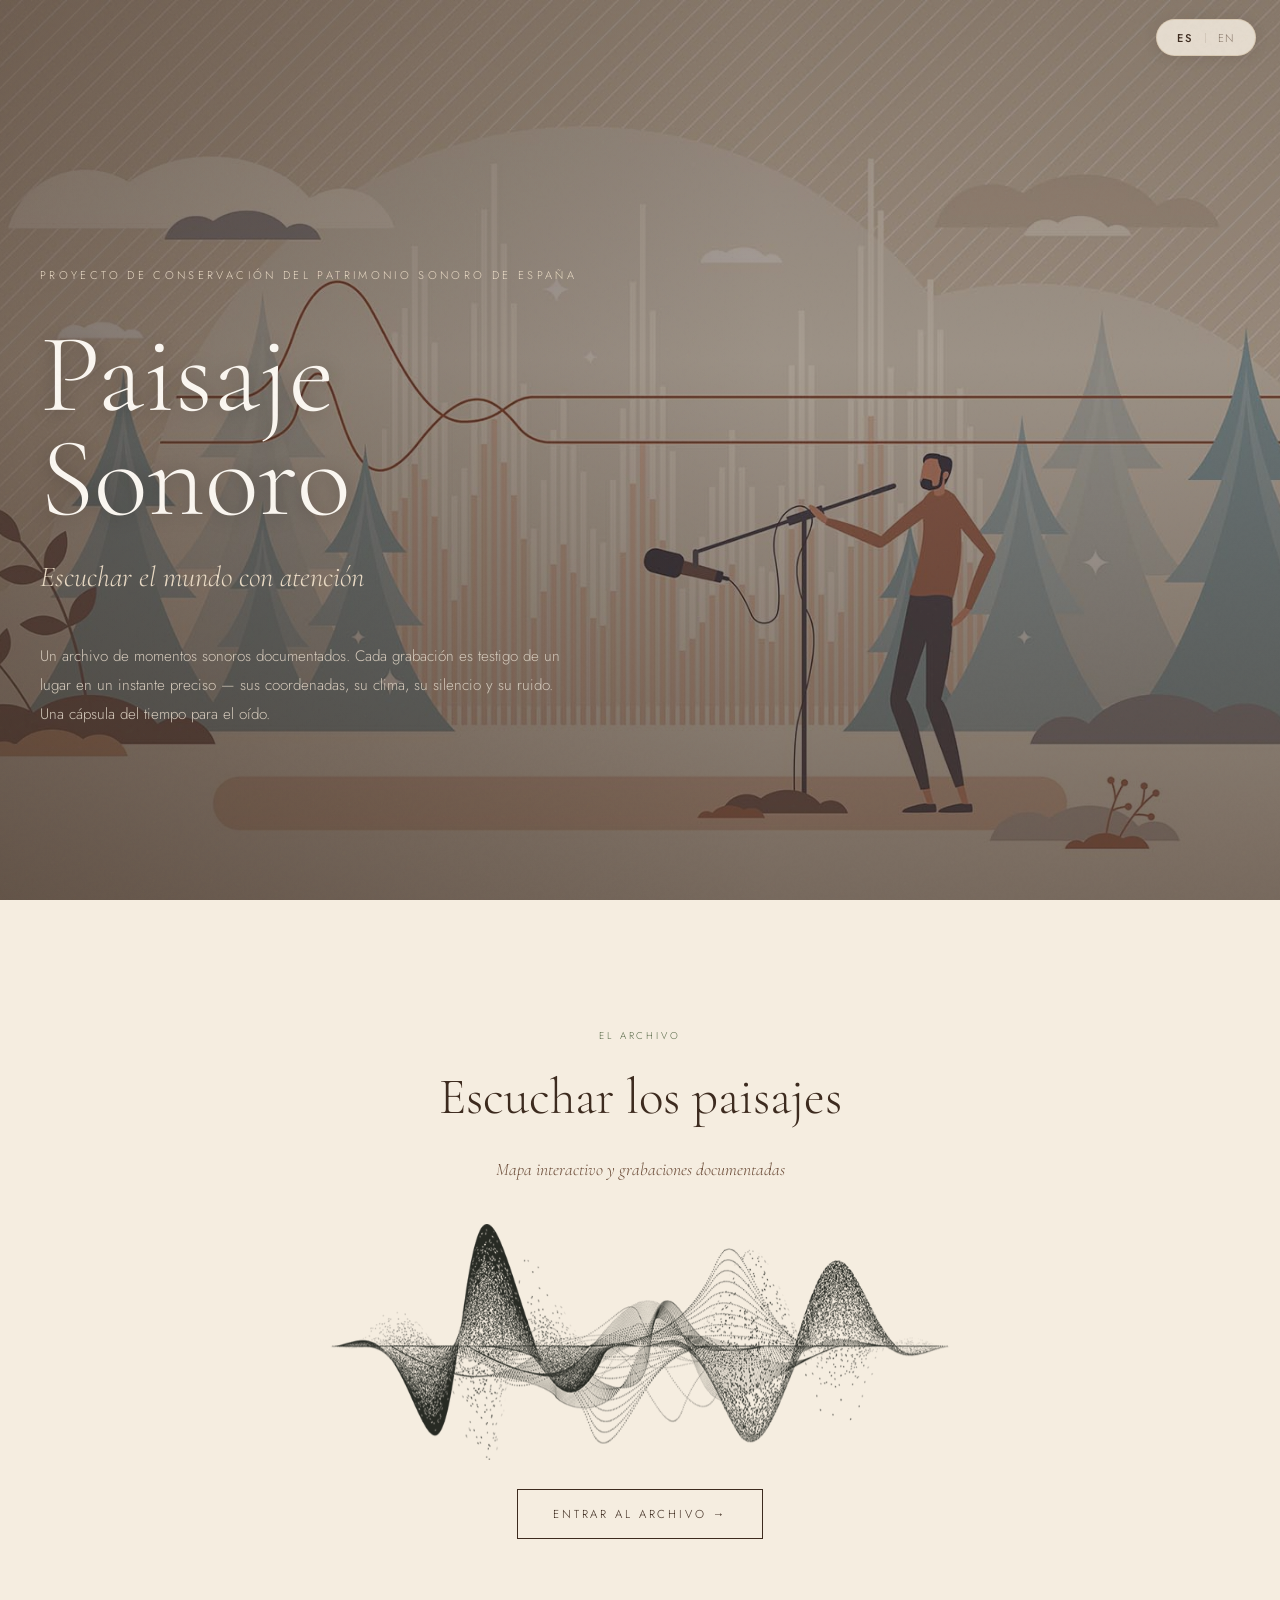
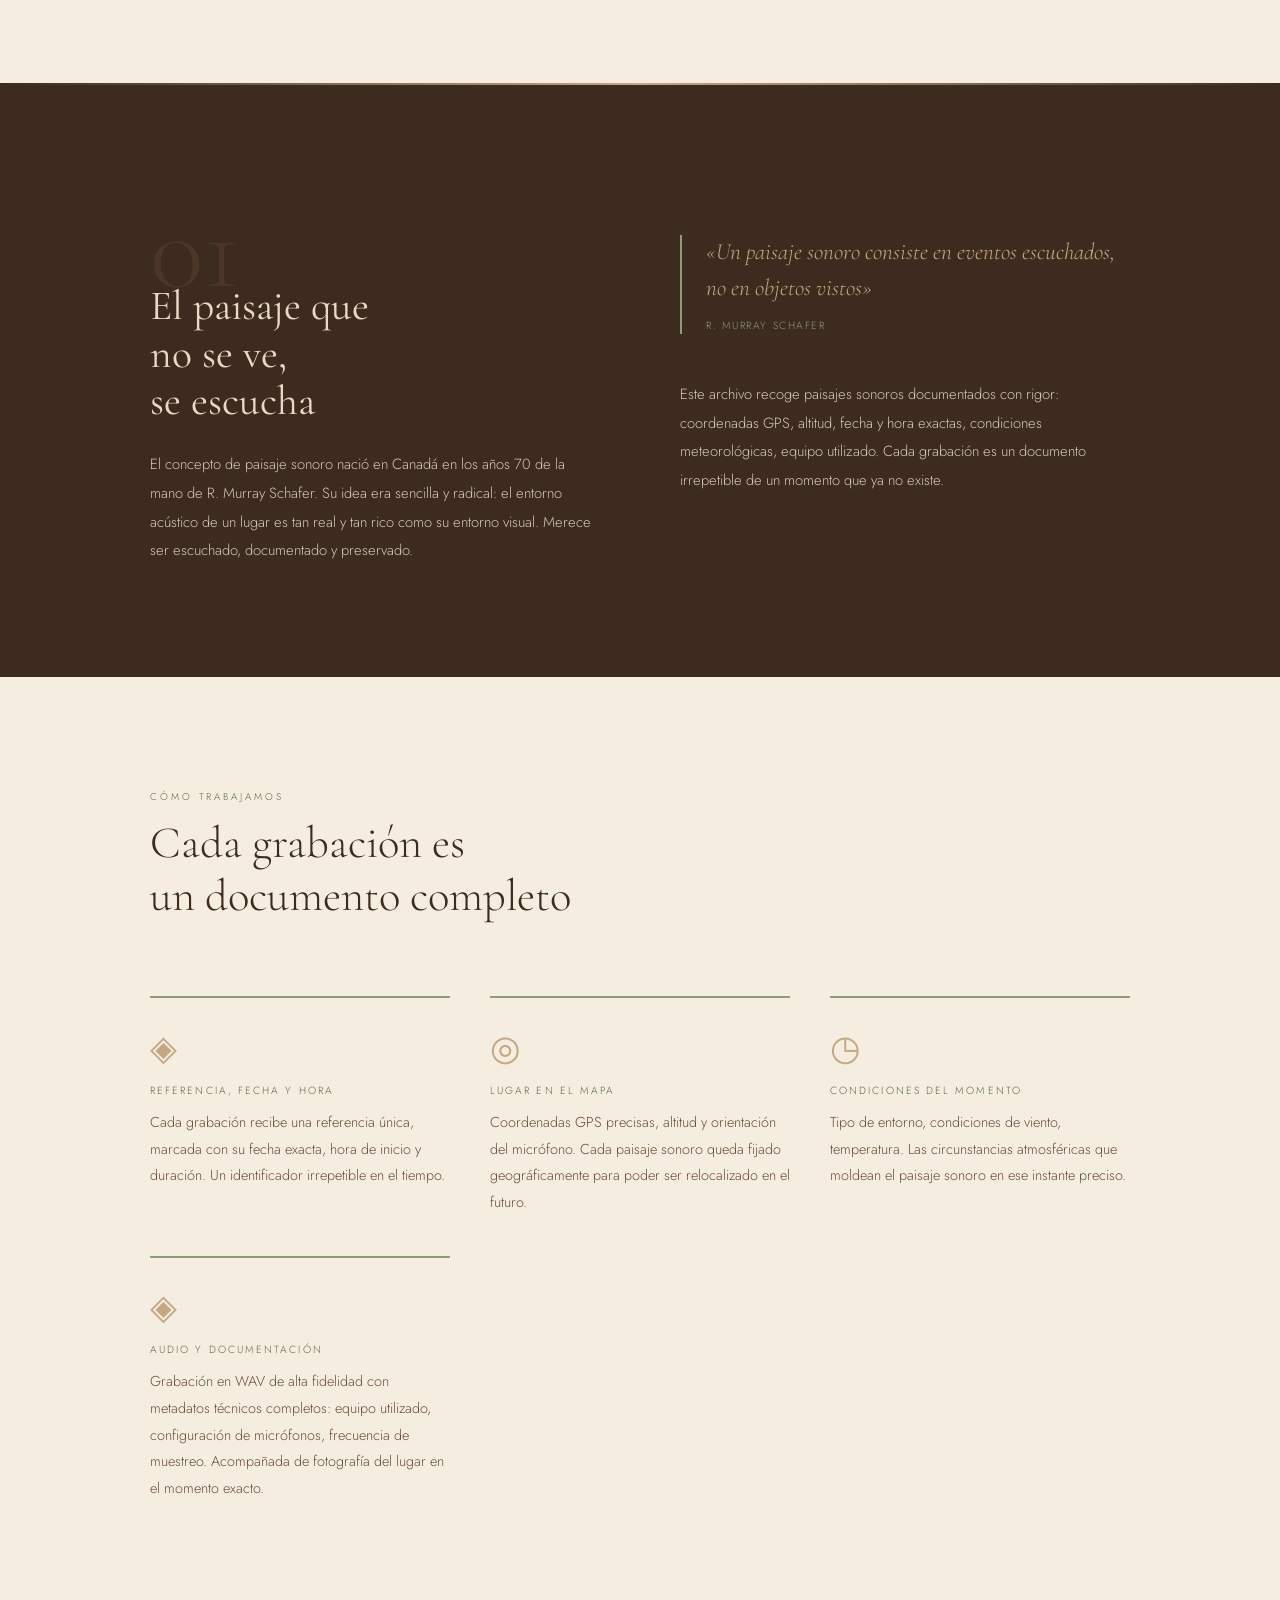
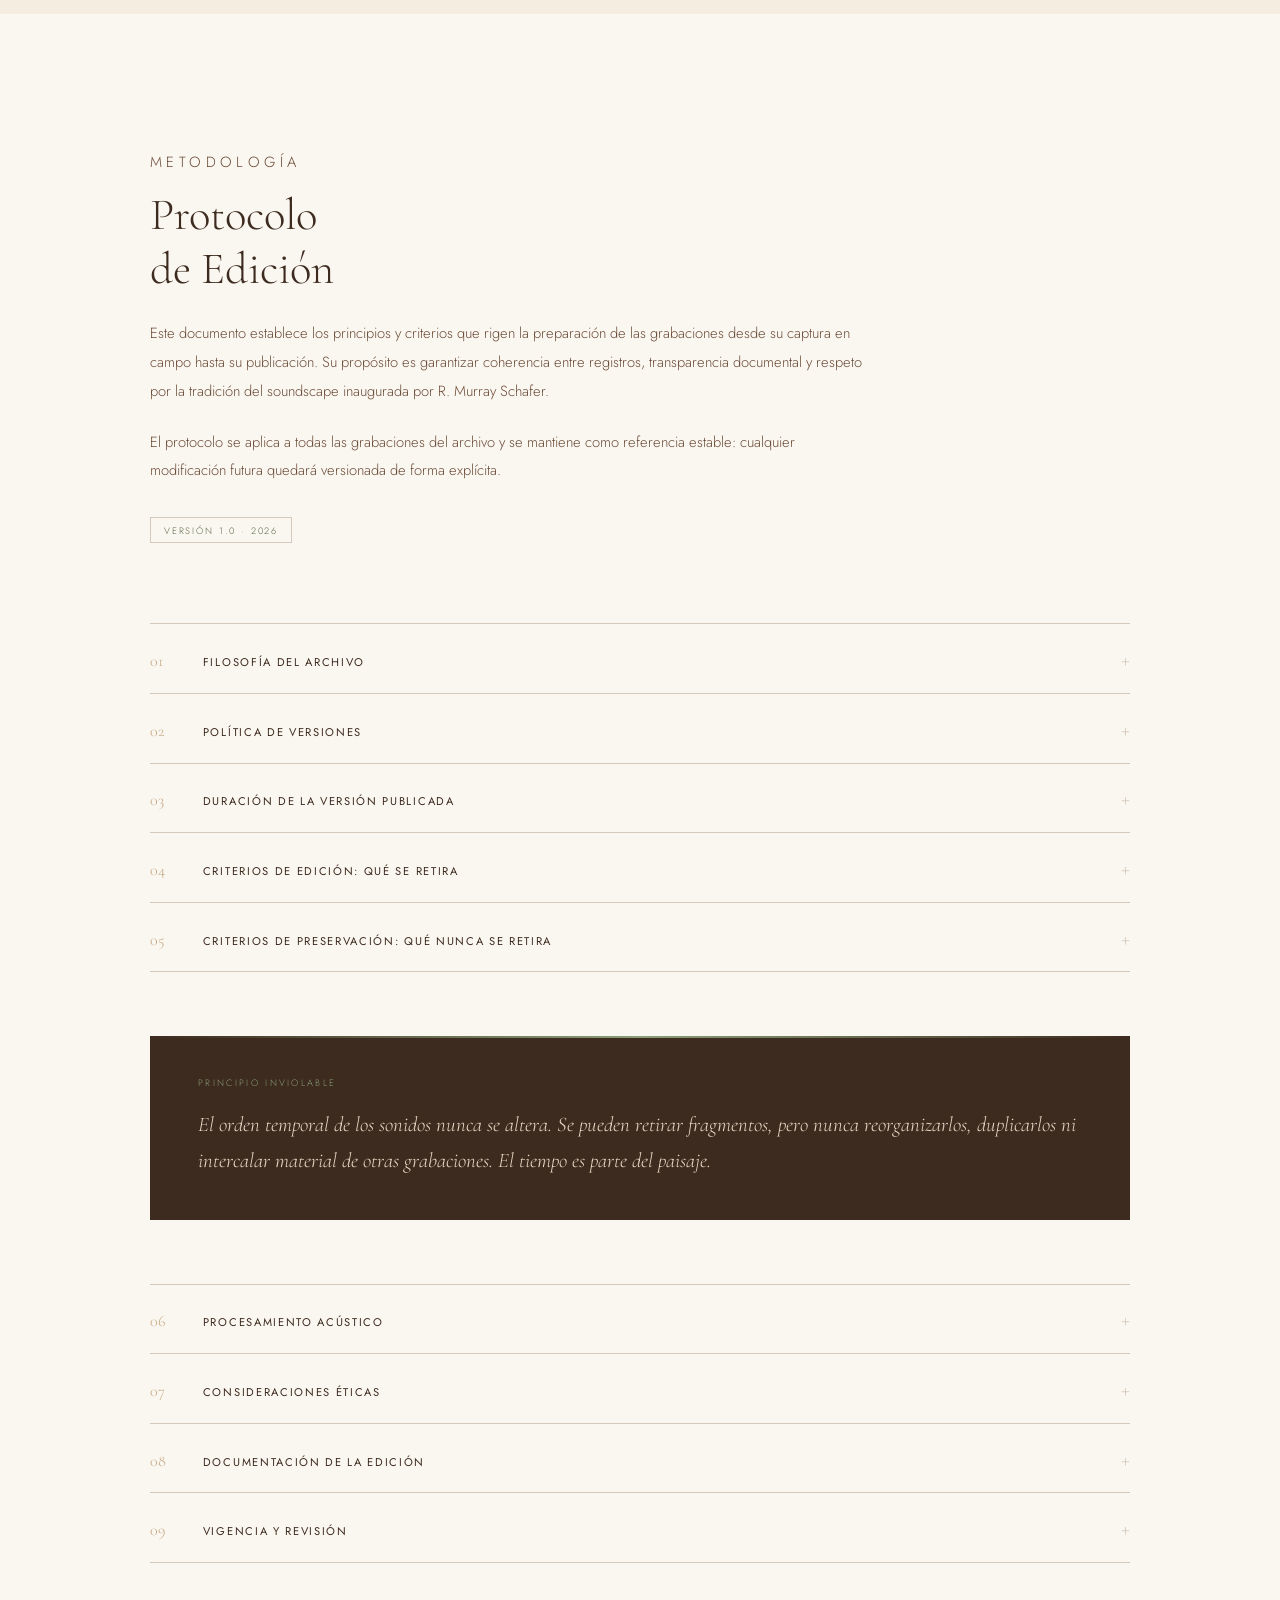
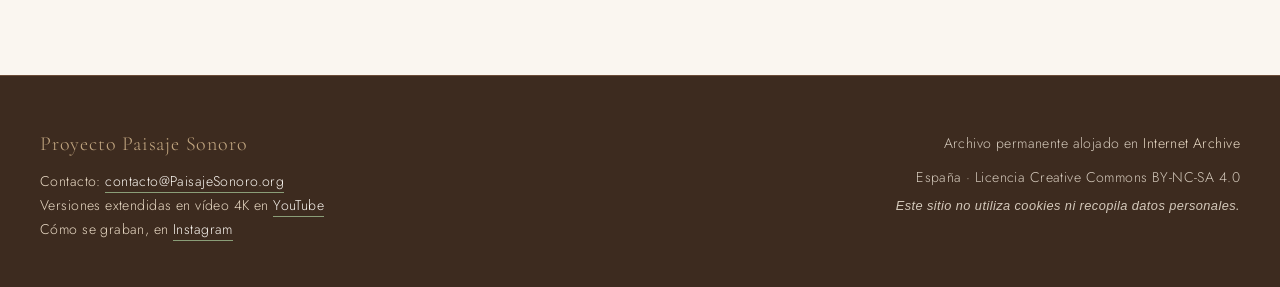
==== commit 980e19f4: "Add Instagram channel link to footer and optional per-soundscape reel link The project now also has " ====
--- a/index.html
+++ b/index.html
@@ -385,6 +385,11 @@
         <span class="en">Extended versions in 4K video on </span>
         <a href="https://www.youtube.com/@PaisajeSonoroOrg" target="_blank" rel="noopener">YouTube</a>
       </div>
+      <div class="f-instagram">
+        <span class="es">Cómo se graban, en </span>
+        <span class="en">How they are recorded, on </span>
+        <a href="https://www.instagram.com/paisajesonoroorg/" target="_blank" rel="noopener">Instagram</a>
+      </div>
     </div>
     <div class="f-info">
       <p>
--- a/css/estilos.css
+++ b/css/estilos.css
@@ -613,14 +613,16 @@
 }
 
 /* Canal de YouTube: mismo aspecto que la línea de contacto, justo debajo. */
-.f-youtube {
+.f-youtube,
+.f-instagram {
   font-size: .88rem;
   color: var(--arena-claro);
   letter-spacing: .03em;
   line-height: 1.7;
 }
 
-.f-youtube a {
+.f-youtube a,
+.f-instagram a {
   color: var(--blanco);
   text-decoration: none;
   border-bottom: 1px solid var(--musgo-claro);
@@ -628,7 +630,8 @@
   transition: color .3s, border-color .3s;
 }
 
-.f-youtube a:hover {
+.f-youtube a:hover,
+.f-instagram a:hover {
   color: var(--arena);
   border-bottom-color: var(--arena);
 }
@@ -1458,6 +1461,14 @@
   border-bottom-color: var(--arena);
 }
 
+/* Cuando se enseñan los dos enlaces (vídeo y reel), el segundo se pega más al
+   primero: son un bloque. El :not([hidden]) es imprescindible, porque si el
+   primero está oculto el segundo tiene que conservar su separación completa
+   respecto a la nota de los auriculares. */
+.paisaje-video:not([hidden]) + .paisaje-video:not([hidden]) {
+  margin-top: .35rem;
+}
+
 .paisaje-audio-error {
   font-size: .85rem;
   font-style: italic;
